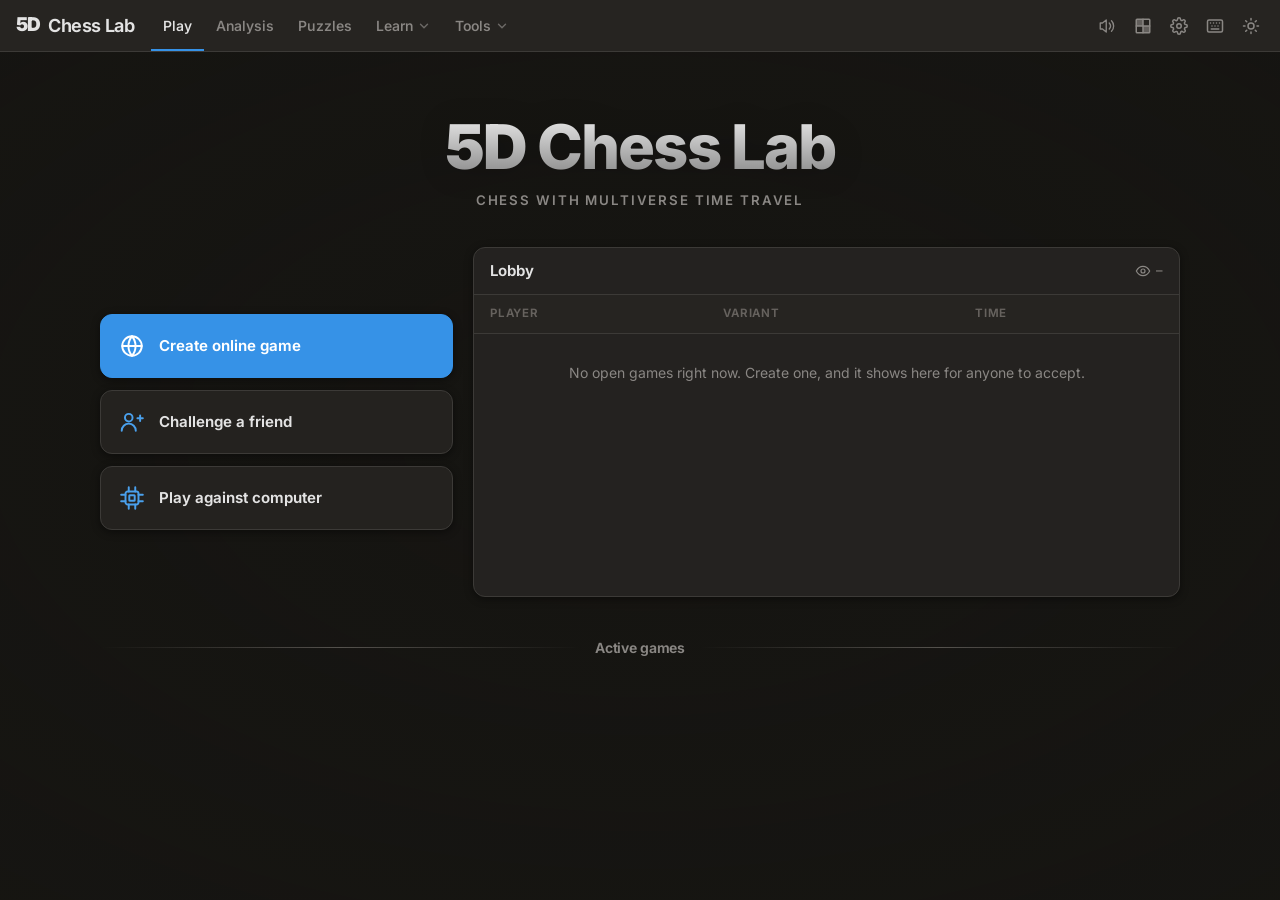
==== static/index.html @ 232f4c07 "A reload shows the page in the address from the first paint, not the analysis board until the app ha" ====
<!doctype html>
<html lang="en">
<head>
<meta charset="utf-8">
<meta name="viewport" content="width=device-width, initial-scale=1, viewport-fit=cover">
<title>5D Chess Lab · analysis, play and board editor</title>
<meta name="description" content="5D Chess Lab: an analysis board, a board editor and play against the Kairos engine for 5D Chess With Multiverse Time Travel, all in your browser.">
<meta name="color-scheme" content="dark light">
<link rel="icon" href="favicon.svg" type="image/svg+xml">
<script src="coi-serviceworker.js"></script>
<script>
  // Theme and board colours before first paint: the saved choice, else dark.
  (() => {
    let t = null, b = null;
    try { t = localStorage.getItem('kairos.theme'); b = JSON.parse(localStorage.getItem('kairos.boardTheme')); } catch (e) {}
    if (t !== 'light' && t !== 'dark') t = 'dark';
    document.documentElement.dataset.theme = t;
    document.documentElement.dataset.board = ['brown', 'blue', 'green'].includes(b) ? b : 'brown';
    // The app area stays hidden until the page the address names is shown (below <main>).
    document.documentElement.dataset.boot = '';
  })();
</script>
<script src="js/page.js"></script>
<link rel="stylesheet" href="css/app.css">
<script src="vendor/supabase-2.118.0.js"></script>
<script type="module" src="js/main.js"></script>
</head>
<body>
<header class="site-header">
  <button class="nav-toggle" id="nav-toggle" type="button" aria-label="Navigation menu" aria-controls="site-nav" aria-expanded="false"><span aria-hidden="true"></span></button>
  <a class="site-logo" href="#/" aria-label="5D Chess Lab home"><span class="logo-5d">5D</span><span class="logo-name">Chess Lab</span></a>
  <a class="build hidden" id="build" target="_blank" rel="noopener"></a>
  <nav class="site-nav" id="site-nav" aria-label="Sections">
    <a class="nav-link" href="#/" data-route="home">Play</a>
    <a class="nav-link" href="#/analysis" data-route="analysis">Analysis</a>
    <a class="nav-link" href="#/puzzles/themes" data-route="puzzles">Puzzles</a>
    <div class="nav-group">
      <button type="button" class="nav-top" aria-haspopup="true">Learn<svg class="nav-caret" viewBox="0 0 24 24" aria-hidden="true"><polyline points="6 9 12 15 18 9" fill="none" stroke="currentColor" stroke-width="2.4" stroke-linecap="round" stroke-linejoin="round"/></svg></button>
      <div class="nav-drop">
        <a href="#/practice" data-route="practice">Checkmate practice</a>
        <a href="#/openings" data-route="openings">Openings</a>
        <a href="#/rules" data-route="rules">Rules</a>
      </div>
    </div>
    <div class="nav-group">
      <button type="button" class="nav-top" aria-haspopup="true">Tools<svg class="nav-caret" viewBox="0 0 24 24" aria-hidden="true"><polyline points="6 9 12 15 18 9" fill="none" stroke="currentColor" stroke-width="2.4" stroke-linecap="round" stroke-linejoin="round"/></svg></button>
      <div class="nav-drop">
        <a href="#/editor" data-route="editor">Board editor</a>
        <a href="#/games" data-route="games">Your games</a>
      </div>
    </div>
  </nav>
  <div class="site-actions">
    <button class="icon-btn" id="btn-sound" title="Mute sounds" aria-label="Sound effects" aria-pressed="true"><svg><use href="#i-sound"/></svg></button>
    <button class="icon-btn" id="btn-board-theme" title="Board colours" aria-label="Board colours"><svg><use href="#i-palette"/></svg></button>
    <button class="icon-btn" id="btn-settings" title="Settings" aria-label="Settings"><svg><use href="#i-gear"/></svg></button>
    <button class="icon-btn" id="btn-help" title="Keyboard shortcuts (?)" aria-label="Keyboard shortcuts"><svg><use href="#i-keyboard"/></svg></button>
    <button class="icon-btn" id="btn-theme" title="Light / dark" aria-label="Toggle light or dark theme"><svg class="only-light"><use href="#i-moon"/></svg><svg class="only-dark"><use href="#i-sun"/></svg></button>
  </div>
</header>

<main id="app">
  <!-- ============================== Home: play online, with a friend or against Kairos -->
  <section id="home" class="home hidden" aria-label="Home">
    <canvas class="title-canvas" id="title-canvas" aria-hidden="true"></canvas>
    <div class="title-dim" aria-hidden="true"></div>
    <div class="annihilation hidden" id="annihilation">Annihilated: 0</div>
    <div class="home-inner">
      <header class="home-hero">
        <h1 class="hero-title"><span class="hero-5d">5D</span> Chess Lab</h1>
        <p class="hero-tag" id="hero-tag">Chess with multiverse time travel</p>
      </header>
      <div class="lobby-layout">
        <div class="lobby-actions">
          <button class="lobby-btn primary" id="btn-create-game" type="button"><svg aria-hidden="true"><use href="#i-globe"/></svg><span>Create online game</span></button>
          <button class="lobby-btn" id="btn-challenge-friend" type="button"><svg aria-hidden="true"><use href="#i-friend"/></svg><span>Challenge a friend</span></button>
          <button class="lobby-btn" id="btn-play-ai" type="button"><svg aria-hidden="true"><use href="#i-chip"/></svg><span>Play against computer</span></button>
        </div>
        <section class="lobby" aria-label="Lobby">
          <div class="lobby-head">
            <h2>Lobby</h2>
            <span class="lobby-viewers" title="Viewer count (other than you)"><svg aria-hidden="true"><use href="#i-eye"/></svg><span id="lobby-viewers">&ndash;</span></span>
          </div>
          <div class="lobby-table" role="table" aria-label="Open games">
            <div class="seek-row seek-headrow" role="row"><span role="columnheader">Player</span><span role="columnheader">Variant</span><span role="columnheader">Time</span></div>
            <div class="seek-rows" id="seek-rows" role="rowgroup"></div>
            <p class="lobby-empty" id="lobby-empty">No open games right now. Create one, and it shows here for anyone to accept.</p>
          </div>
          <div class="lobby-overlay hidden" id="lobby-ingame"><p>You're already in a game.</p><a class="btn primary" id="lobby-rejoin" href="#/">Rejoin game</a></div>
          <div class="lobby-overlay hidden" id="lobby-idle"><p>Hover to reconnect.</p></div>
          <div class="lobby-overlay hidden" id="lobby-offline"><p>Online play is not available right now.</p></div>
        </section>
      </div>
      <section class="featured" aria-label="Active games">
        <h2 class="featured-title" id="featured-title">Active games</h2>
        <div class="featured-grid" id="featured-grid"></div>
      </section>
    </div>
  </section>

  <!-- ============================== Puzzles (coming) -->
  <!-- ============================== Puzzle themes: rating, filters, themes, history -->
  <section id="puzzles" class="pzh hidden" aria-label="Puzzle themes">
    <div class="pzh-inner">
      <header class="pzh-head">
        <div>
          <h1>Puzzles</h1>
          <p class="muted">Positions Kairos found in its own games: mates through time, timeline forks, combinations over many boards. Pick a theme, or just start.</p>
        </div>
        <a class="btn primary pzh-start" href="#/puzzles?new=1"><svg aria-hidden="true"><use href="#i-puzzle"/></svg>Start training</a>
      </header>
      <p class="pzh-error hidden" id="pzh-error"></p>
      <div class="pzh-top">
        <div class="panel pzh-stats">
          <div class="pzh-stat main"><span class="pzh-stat-v" id="pzh-rating">…</span><span class="pzh-stat-k">Puzzle rating</span></div>
          <div class="pzh-stat"><span class="pzh-stat-v" id="pzh-solved">…</span><span class="pzh-stat-k">Solved</span></div>
          <div class="pzh-stat"><span class="pzh-stat-v" id="pzh-played">…</span><span class="pzh-stat-k">Played</span></div>
          <div class="pzh-stat"><span class="pzh-stat-v" id="pzh-left">…</span><span class="pzh-stat-k">New to you</span></div>
        </div>
        <div class="panel pzh-filters">
          <div class="pzh-filter">
            <span class="pzh-label">Difficulty</span>
            <div class="seg pzh-seg" id="pzh-difficulty" role="group" aria-label="Difficulty"></div>
          </div>
          <div class="pzh-filter">
            <span class="pzh-label">Rating range</span>
            <div class="pzh-range">
              <input type="number" id="pzh-min" min="0" max="4000" step="50" placeholder="Any" aria-label="Lowest rating">
              <span class="muted">to</span>
              <input type="number" id="pzh-max" min="0" max="4000" step="50" placeholder="Any" aria-label="Highest rating">
              <button type="button" class="link-btn hidden" id="pzh-range-clear">Clear</button>
            </div>
            <div class="pzh-presets" id="pzh-presets">
              <button type="button" data-min="" data-max="">Any</button>
              <button type="button" data-min="" data-max="1000">Under 1000</button>
              <button type="button" data-min="1000" data-max="1400">1000–1400</button>
              <button type="button" data-min="1400" data-max="1800">1400–1800</button>
              <button type="button" data-min="1800" data-max="2200">1800–2200</button>
              <button type="button" data-min="2200" data-max="">2200+</button>
            </div>
            <span class="pzh-hint muted" id="pzh-range-hint"></span>
          </div>
          <label class="pzh-filter pzh-switch"><span class="switch"><input type="checkbox" id="pzh-replay"><span></span></span>Include puzzles you have played</label>
          <p class="pzh-note muted" id="pzh-filter-note"></p>
        </div>
      </div>
      <div id="pzh-groups"></div>
      <section class="pzh-group hidden" id="pzh-history-box">
        <h2>Your latest puzzles</h2>
        <div class="pz-chips" id="pzh-history"></div>
      </section>
    </div>
  </section>

  <!-- ============================== An open private challenge -->
  <section id="challenge" class="challenge hidden" aria-label="Challenge">
    <div class="ticket">
      <div class="ticket-stub" id="challenge-preview"></div>
      <div class="ticket-main">
        <h1 class="ticket-title" id="challenge-title">Challenge a friend</h1>
        <p class="ticket-props" id="challenge-props"></p>
        <div class="ticket-owner hidden" id="challenge-owner">
          <p>Send this link to your friend to play:</p>
          <button class="copy-link" id="challenge-copy" type="button" title="Copy link"><svg aria-hidden="true"><use href="#i-copy"/></svg><span id="challenge-link"></span></button>
          <button class="btn" id="challenge-cancel" type="button">Cancel</button>
        </div>
        <div class="ticket-visitor hidden" id="challenge-visitor">
          <button class="btn primary" id="challenge-accept" type="button">Accept</button>
          <p class="ticket-reason hidden" id="challenge-ingame">You're already in a game. <a id="challenge-rejoin" href="#/">Rejoin game</a></p>
        </div>
      </div>
    </div>
  </section>

  <section id="openings" class="openings hidden" aria-label="Opening explorer">
    <div class="openings-page">
      <div class="openings-toolbar"><a href="#/openings" class="openings-home">Opening book</a><div class="variant-selector" id="opening-variant"></div></div>
      <div id="opening-error" role="alert"></div>
      <div id="opening-content"></div>
    </div>
  </section>
  <!-- ============================== Board workspace (Analysis and Play) -->
  <section class="workspace" id="workspace">
    <!-- Checkmate practice: the list of practice positions, over the board until one is chosen. -->
    <section class="practice-select hidden" id="practice-select" aria-label="Checkmate practice">
      <div class="practice-content">
        <header class="practice-header">
          <h1 class="practice-title-main">Checkmate Practice</h1>
          <p class="muted practice-intro">Mate a lone king with a single piece, through time and across timelines, against Kairos defending it. The positions are the 5D game's own.</p>
          <div class="panel progress-panel">
            <div class="progress-row"><span class="progress-label">Progress</span><span class="progress-count" id="practice-count"></span></div>
            <div class="progress-track">
              <div class="progress-fill" id="practice-fill"></div>
              <span class="badge" id="practice-badge-bronze"><span class="shine cw"></span><span class="shine ccw"></span><svg class="medal" viewBox="0 0 48 48" aria-hidden="true"><use href="#i-medal-bronze"/></svg></span>
              <span class="badge" id="practice-badge-silver"><span class="shine cw"></span><span class="shine ccw"></span><svg class="medal" viewBox="0 0 48 48" aria-hidden="true"><use href="#i-medal-silver"/></svg></span>
              <span class="badge" id="practice-badge-gold"><span class="shine cw"></span><span class="shine ccw"></span><svg class="medal" viewBox="0 0 48 48" aria-hidden="true"><use href="#i-medal-gold"/></svg></span>
            </div>
          </div>
        </header>
        <div id="practice-groups"></div>
      </div>
    </section>
    <!-- Puzzles: nothing to solve (none left in the theme and range, or the server is away). -->
    <section class="pz-empty hidden" id="pz-empty" aria-live="polite">
      <div class="pz-empty-card">
        <svg class="pz-empty-icon" aria-hidden="true"><use href="#i-puzzle"/></svg>
        <h1 id="pz-empty-title"></h1>
        <p class="muted" id="pz-empty-text"></p>
        <div class="row"><a class="btn primary" href="#/puzzles/themes">Puzzle themes</a><button type="button" class="btn" id="pz-empty-retry">Try again</button></div>
      </div>
    </section>
    <div class="board-area" id="board-area">
      <canvas id="board" tabindex="0" aria-label="Multiverse board"></canvas>
      <div class="board-tools" role="toolbar" aria-label="View">
        <button class="tool" id="tool-fit" title="Fit all boards (0)" aria-label="Fit all boards"><svg><use href="#i-fit"/></svg></button>
        <button class="tool" id="tool-present" title="Go to the present (P)" aria-label="Go to the present"><svg><use href="#i-target"/></svg></button>
        <button class="tool" id="tool-zoom-in" title="Zoom in (+)" aria-label="Zoom in"><svg><use href="#i-plus"/></svg></button>
        <button class="tool" id="tool-zoom-out" title="Zoom out (−)" aria-label="Zoom out"><svg><use href="#i-minus"/></svg></button>
        <button class="tool" id="tool-flip" title="Flip board (U)" aria-label="Flip board"><svg><use href="#i-flip"/></svg></button>
        <button class="tool" id="tool-autosubmit" title="Auto-submit" aria-label="Auto-submit actions"><svg><use href="#i-send"/></svg></button>
      </div>
      <div class="draft-bar hidden" id="draft-bar">
        <div class="draft-moves" id="draft-moves"></div>
        <div class="draft-actions">
          <button class="btn sm" id="draft-undo" title="Take back the last move of this action (Backspace)">Undo</button>
          <button class="btn sm" id="draft-reset" title="Clear this action (Esc)">Clear</button>
          <button class="btn sm primary" id="draft-submit" title="Submit the action (F or Enter)">Submit</button>
        </div>
        <div class="draft-hint" id="draft-hint"></div>
      </div>
      <div class="coord-chip" id="coord-chip"></div>
      <div class="toast-host" id="toasts" aria-live="polite"></div>
    </div>

    <div class="eval-gauge hidden" id="eval-bar" title="Evaluation (White's point of view)">
      <div class="gauge-black" id="eval-bar-black"></div>
      <div class="gauge-tick" style="top:12.5%"></div><div class="gauge-tick" style="top:25%"></div><div class="gauge-tick" style="top:37.5%"></div>
      <div class="gauge-tick zero" style="top:50%"></div>
      <div class="gauge-tick" style="top:62.5%"></div><div class="gauge-tick" style="top:75%"></div><div class="gauge-tick" style="top:87.5%"></div>
    </div>

    <aside class="side" id="side">
      <!-- Analysis -->
      <div class="side-view" id="side-analysis">
        <div class="panel variant-setup">
          <span class="model-label">Variant</span>
          <div class="variant-selector" id="variant-selector"></div>
        </div>

        <div class="panel game-info">
          <div class="players">
            <span class="player"><i class="side-dot white"></i><span id="pl-white">White</span></span>
            <span class="result" id="gm-result">*</span>
            <span class="player right"><span id="pl-black">Black</span><i class="side-dot black"></i></span>
          </div>
          <div class="game-meta" id="gm-meta"></div>
          <div class="status-line" id="status-chip"></div>
          <div class="tl-line"></div>
        </div>

        <div class="panel ceval" id="engine-card">
          <div class="ceval-progress"><div id="engine-progress"></div></div>
          <div class="ceval-head">
            <label class="switch" title="Engine analysis (E)"><input type="checkbox" id="engine-toggle" aria-label="Engine analysis"><span></span></label>
            <div class="ceval-eval" id="engine-eval">-</div>
            <div class="ceval-info">
              <div class="ceval-name">Kairos <span id="engine-where"></span></div>
              <div class="ceval-stats" id="engine-stats">Off</div>
            </div>
            <button class="icon-btn sm" id="engine-deeper" title="Go deeper: search this position to depth 64" aria-label="Go deeper"><svg><use href="#i-plus"/></svg></button>
            <button class="icon-btn sm" id="engine-settings-btn" title="Engine settings" aria-label="Engine settings" aria-expanded="false"><svg><use href="#i-gear"/></svg></button>
          </div>
          <div class="ceval-settings hidden" id="engine-settings">
            <label class="setting">
              <span>Depth</span>
              <input type="range" id="set-depth" min="1" max="64" step="1">
              <output id="set-depth-v">15</output>
            </label>
            <label class="setting">
              <span>Lines</span>
              <input type="range" id="set-lines" min="1" max="5" step="1">
              <output id="set-lines-v">1</output>
            </label>
            <label class="setting">
              <span>Threads</span>
              <input type="range" id="set-threads" min="1" max="16" step="1">
              <output id="set-threads-v">1</output>
            </label>
            <label class="setting">
              <span>Memory</span>
              <select id="set-hash">
                <option value="16">16 MB</option><option value="32">32 MB</option><option value="64">64 MB</option>
                <option value="128">128 MB</option><option value="256">256 MB</option><option value="512">512 MB</option>
              </select>
            </label>
            <p class="setting-note" id="set-note"></p>
          </div>
          <div class="ceval-lines" id="engine-lines"></div>
          <div class="book-hint hidden" id="book-hint"></div>
        </div>

        <div class="panel moves-panel">
          <div class="opening-label hidden" id="analysis-opening" aria-label="Opening"></div>
          <div class="moves" id="moves" tabindex="0" aria-label="Actions"></div>
          <div class="graph-wrap" id="graph-wrap"><canvas id="graph" aria-label="Evaluation graph"></canvas></div>
          <div class="controls" role="toolbar" aria-label="Navigate">
            <button class="ctrl" id="nav-first" title="First (Home)" aria-label="First"><svg><use href="#i-first"/></svg></button>
            <button class="ctrl" id="nav-prev" title="Previous (←)" aria-label="Previous"><svg><use href="#i-prev"/></svg></button>
            <button class="ctrl" id="nav-play" title="Auto-play (Space)" aria-label="Auto-play"><svg class="when-paused"><use href="#i-play"/></svg><svg class="when-playing"><use href="#i-pause"/></svg></button>
            <button class="ctrl" id="nav-next" title="Next (→)" aria-label="Next"><svg><use href="#i-next"/></svg></button>
            <button class="ctrl" id="nav-last" title="Last (End)" aria-label="Last"><svg><use href="#i-last"/></svg></button>
          </div>
        </div>

        <div class="side-links">
          <button class="link-btn continue-btn" id="btn-play-position" title="Play on from the position shown"><svg><use href="#i-play"/></svg>Continue from here</button>
          <button class="link-btn" id="btn-save" title="Save this game and its analysis to Your games"><svg><use href="#i-save"/></svg>Save</button>
          <details class="analysis-actions" id="analysis-actions">
            <summary class="link-btn" aria-label="More analysis actions">More <span aria-hidden="true">···</span></summary>
            <div class="analysis-actions-list" aria-label="Analysis actions">
              <button class="link-btn" id="btn-load" title="Load a game (L)"><svg><use href="#i-upload"/></svg>Load game</button>
              <button class="link-btn" id="btn-export"><svg><use href="#i-share"/></svg>Export game</button>
              <button class="link-btn" id="btn-edit" title="Open this position in the board editor"><svg><use href="#i-edit"/></svg>Edit position</button>
            </div>
          </details>
        </div>
      </div>

      <!-- Board editor -->
      <div class="side-view hidden loading" id="side-game">
        <div class="panel play-live online-live">
          <div class="player-bar" id="og-top"><span class="side-dot" id="og-top-dot"></span><span class="pname" id="og-top-name"></span><span class="clock-delay" id="og-top-delay"></span><span class="clock" id="og-top-clock"></span></div>
          <div class="disconnect-status hidden" id="og-opp">
            <p id="og-opp-text"></p>
            <div class="og-claims hidden" id="og-claims"><button class="btn" type="button" id="og-claim-win">Claim victory</button><button class="btn" type="button" id="og-claim-draw">Call a draw</button></div>
          </div>
          <div class="play-status" id="og-status"></div>
          <div class="tl-line play-tl"></div>
          <div class="moves play-moves" id="og-moves"></div>
          <div class="game-result hidden" id="og-result"><span class="result-score" id="og-result-score"></span><span class="result-text" id="og-result-text"></span></div>
          <div class="og-actions" id="og-actions-live">
            <button class="ctrl-text" type="button" id="og-draw" title="Offer draw"><svg><use href="#i-half"/></svg><span>Offer draw</span></button>
            <button class="ctrl-text" type="button" id="og-abort" title="Abort"><svg><use href="#i-x"/></svg><span>Abort</span></button>
            <button class="ctrl-text" type="button" id="og-resign" title="Resign"><svg><use href="#i-flag"/></svg><span>Resign</span></button>
          </div>
          <div class="og-actions og-draw-offer hidden" id="og-actions-draw">
            <span class="og-draw-q">Accept draw offer?</span>
            <button class="ctrl-text" type="button" id="og-draw-yes" title="Accept"><svg><use href="#i-check"/></svg></button>
            <button class="ctrl-text" type="button" id="og-draw-no" title="Decline"><svg><use href="#i-x"/></svg></button>
          </div>
          <div class="og-actions hidden" id="og-actions-over">
            <button class="ctrl-text" type="button" id="og-rematch" title="Rematch"><svg><use href="#i-redo"/></svg><span>Rematch</span></button>
            <a class="ctrl-text" id="og-analysis" href="#/analysis" title="Open in the analysis board"><svg><use href="#i-search"/></svg><span>Analysis</span></a>
            <a class="ctrl-text" href="#/" title="Back to the lobby"><svg><use href="#i-plus"/></svg><span>New game</span></a>
          </div>
          <div class="og-actions hidden" id="og-actions-spectate"><span class="og-spectating"><svg><use href="#i-eye"/></svg>Spectating</span></div>
          <div class="self-disconnect hidden" id="og-self"></div>
          <div class="player-bar" id="og-bottom"><span class="side-dot" id="og-bottom-dot"></span><span class="pname" id="og-bottom-name"></span><span class="clock-delay" id="og-bottom-delay"></span><span class="clock" id="og-bottom-clock"></span></div>
        </div>
        <div class="panel og-info" id="og-info">
          <div class="og-meta" id="og-meta"></div>
          <div class="og-watchers hidden" id="og-watchers" title="Spectators"><svg><use href="#i-eye"/></svg><span id="og-watchers-n"></span></div>
        </div>
        <div class="panel og-chat hidden" id="og-chat">
          <div class="og-chat-head">Chat</div>
          <div class="chat-log" id="og-chat-log"></div>
          <form class="chat-form" id="og-chat-form"><input class="input" id="og-chat-input" maxlength="140" autocomplete="off" placeholder="Please be nice!"></form>
          <p class="chat-error hidden" id="og-chat-error"></p>
        </div>
      </div>

      <div class="side-view hidden" id="side-practice">
        <div class="panel play-live practice-live">
          <div class="practice-head" id="practice-title">Checkmate practice</div>
          <div class="player-bar" id="practice-top"><span class="pname" id="practice-top-name">Kairos</span></div>
          <div class="play-status" id="practice-status"></div>
          <div class="moves play-moves" id="practice-moves"></div>
          <div class="game-result hidden" id="practice-result"><span class="result-score" id="practice-result-score"></span><span class="result-text" id="practice-result-text"></span></div>
          <div class="practice-actions">
            <button class="action-btn" id="practice-undo" title="Undo move" aria-label="Undo move" disabled><svg viewBox="-1 -1 26 26" fill="none" stroke="currentColor" stroke-width="2.2" stroke-linecap="round" stroke-linejoin="round"><polyline points="8 15 2 9 8 3"/><path d="M2 9h12a6 6 0 0 1 0 12h-3"/></svg></button>
            <button class="action-btn" id="practice-restart" title="Restart" aria-label="Restart"><svg viewBox="-1 -1 26 26" fill="none" stroke="currentColor" stroke-width="2.2" stroke-linecap="round" stroke-linejoin="round"><polyline points="23 4 23 10 17 10"/><path d="M20.49 15a9 9 0 1 1-2.12-9.36L23 10"/></svg></button>
            <button class="action-btn" id="practice-back" title="Back to the list" aria-label="Back to the list"><svg viewBox="-1 -1 26 26" fill="none" stroke="currentColor" stroke-width="2.2" stroke-linecap="round" stroke-linejoin="round"><line x1="9" y1="5" x2="22" y2="5"/><line x1="9" y1="12" x2="22" y2="12"/><line x1="9" y1="19" x2="22" y2="19"/><line x1="3" y1="5" x2="3" y2="5"/><line x1="3" y1="12" x2="3" y2="12"/><line x1="3" y1="19" x2="3" y2="19"/></svg></button>
          </div>
          <div class="player-bar" id="practice-bottom"><span class="pname" id="practice-bottom-name">You</span></div>
        </div>
      </div>

      <!-- Puzzles (lichess's trainer): the theme, the puzzle, what to do, the moves, the session. -->
      <div class="side-view hidden loading" id="side-puzzle">
        <div class="panel pz-top">
          <a class="pz-back" href="#/puzzles/themes" title="Puzzle themes, filters and your history"><svg aria-hidden="true"><use href="#i-prev"/></svg><span>Puzzle themes</span></a>
          <div class="pz-theme"><strong id="pz-theme-name"></strong><span class="muted" id="pz-theme-desc"></span></div>
          <label class="pz-difficulty"><span class="muted">Difficulty</span><select id="pz-difficulty"></select></label>
        </div>
        <div id="pz-main" class="pz-main">
          <div class="panel pz-feedback">
            <div class="pz-fb play" id="pz-fb">
              <span class="pz-fb-icon"><img id="pz-fb-turn" alt="" src="pieces/king-white.svg" draggable="false"><svg class="ok" aria-hidden="true"><use href="#i-check"/></svg><svg class="bad" aria-hidden="true"><use href="#i-x"/></svg><span class="spin"></span></span>
              <div class="pz-fb-body"><strong id="pz-fb-title"></strong><span id="pz-fb-text"></span></div>
            </div>
            <div class="pz-tools" id="pz-play-tools">
              <button type="button" class="ctrl-text" id="pz-hint" title="Show the square to move from (H); the round is then unrated"><svg aria-hidden="true"><use href="#i-search"/></svg><span id="pz-hint-text">Get a hint</span></button>
              <button type="button" class="ctrl-text invisible" id="pz-solution" title="Play the solution on the board (counts as not solved)"><svg aria-hidden="true"><use href="#i-eye"/></svg>View the solution</button>
            </div>
            <div class="pz-after hidden" id="pz-after">
              <span class="pz-result" id="pz-result"></span>
              <button type="button" class="btn primary block" id="pz-next" title="N">Continue training</button>
              <div class="pz-after-links">
                <a class="ctrl-text" id="pz-analyse" href="#/analysis"><svg aria-hidden="true"><use href="#i-search"/></svg>Analysis board</a>
                <button type="button" class="ctrl-text" id="pz-retry"><svg aria-hidden="true"><use href="#i-undo"/></svg>Play again</button>
              </div>
            </div>
          </div>
          <div class="panel pz-meta">
            <div class="pz-meta-row"><span>Puzzle <a id="pz-id" href="#/puzzles"></a></span><span class="muted" id="pz-plays"></span></div>
            <div class="pz-meta-row"><span>Rating: <strong id="pz-rating">hidden</strong></span></div>
            <div class="pz-themes" id="pz-themes"></div>
          </div>
          <div class="panel moves pz-moves" id="pz-moves"></div>
        </div>
        <div class="panel pz-session">
          <div class="pz-meta-row"><span>Your puzzle rating</span><strong class="pz-my-rating" id="pz-my-rating">…</strong></div>
          <div id="pz-session-box" class="hidden"><div class="pz-chips" id="pz-session"></div></div>
        </div>
      </div>

      <div class="side-view hidden" id="side-editor">
        <div class="panel ed-panel">
          <div class="ed-head">
            <h2 class="panel-title">Board editor</h2>
            <div class="ed-history">
              <button class="icon-btn sm" id="ed-undo" title="Undo (Ctrl+Z)" aria-label="Undo"><svg><use href="#i-undo"/></svg></button>
              <button class="icon-btn sm" id="ed-redo" title="Redo (Ctrl+Y)" aria-label="Redo"><svg><use href="#i-redo"/></svg></button>
            </div>
          </div>
          <div class="ed-tools" role="toolbar" aria-label="Editor tools">
            <button type="button" data-tool="move" title="Move pieces (Esc): drag a piece anywhere, onto any board; drop it off the boards to remove it. Alt+drag copies."><svg><use href="#i-hand"/></svg><span>Move</span></button>
            <button type="button" data-tool="boards" title="Boards and timelines (T): click + to add a board, drag boards to move them, Ctrl+drag to copy, Shift+drag to select several"><svg><use href="#i-grid"/></svg><span>Boards</span></button>
            <button type="button" data-tool="erase" title="Eraser (X): click or drag over pieces"><svg><use href="#i-eraser"/></svg><span>Erase</span></button>
            <button type="button" data-tool="unmoved" title="Unmoved (O): marks kings and rooks that can still castle, pawns and brawns that can still advance two squares"><svg><use href="#i-star"/></svg><span>Unmoved</span></button>
          </div>
          <div class="ed-palette" id="ed-palette"></div>
          <p class="ed-hint" id="ed-hint"></p>
        </div>

        <div class="panel ed-panel hidden" id="ed-selection">
          <div class="ed-sel-head"><strong id="ed-sel-title"></strong><button class="link-btn" id="ed-sel-none">Deselect</button></div>
          <div class="ed-sel-actions">
            <button class="btn sm" id="ed-extend" title="Copy each selected board to the next half-turn of its timeline">Copy to next turn</button>
            <button class="btn sm" id="ed-branch" title="Start a new timeline from each selected board: a copy one half-turn later, on a new line (above for White, below for Black)">New timeline</button>
            <button class="btn sm" id="ed-sel-clear" title="Remove every piece from the selected boards">Clear pieces</button>
            <button class="btn sm" id="ed-sel-swap" title="Mirror the selected boards top to bottom and swap the colours of their pieces">Swap colours</button>
            <button class="btn sm" id="ed-sel-copy" title="Copy (Ctrl+C); paste with Ctrl+V where the pointer is">Copy</button>
            <button class="btn sm danger" id="ed-sel-delete" title="Delete the selected boards (Del)">Delete</button>
          </div>
        </div>

        <div class="panel ed-panel">
          <div class="ed-status" id="ed-status"></div>
          <div class="ed-actions">
            <button class="btn primary" id="ed-analyse" title="Open this position on the analysis board">Analyse</button>
            <button class="btn" id="ed-play" title="Play on from this position">Play from here</button>
          </div>
        </div>

        <div class="panel ed-panel">
          <label class="field"><span>Start from</span>
            <div class="ed-row"><select id="ed-preset" aria-label="Start position"></select><button class="btn sm" id="ed-preset-load">Load</button></div>
          </label>
          <div class="ed-row ed-quick">
            <button class="btn sm" id="ed-clear" title="Remove every piece, keep the boards">Clear pieces</button>
            <button class="btn sm" id="ed-empty" title="One empty board">Empty board</button>
          </div>
          <div class="ed-grid">
            <label class="field"><span>Board size</span>
              <div class="ed-row ed-size"><select id="ed-w" aria-label="Files"></select><span>×</span><select id="ed-h" aria-label="Ranks"></select></div>
            </label>
            <label class="field"><span>Timelines</span>
              <div class="seg ed-layout" id="ed-layout"><button type="button" data-even="0" title="Odd: one middle timeline, L0">Odd</button><button type="button" data-even="1" title="Even: two middle timelines, L-0 and L+0">Even</button></div>
            </label>
          </div>
          <div class="field"><span>Pawns promote to</span><div class="ed-promos" id="ed-promos"></div></div>
        </div>

        <div class="panel ed-panel">
          <div class="ed-text-head"><span>5DFEN</span>
            <span class="ed-text-btns">
              <button class="link-btn" id="ed-copy-fen" title="Copy the 5DFEN">Copy</button>
              <button class="link-btn" id="ed-copy-uci" title="Copy as a 5DUCI position (for engines)">Copy 5DUCI</button>
            </span>
          </div>
          <textarea id="ed-fen" spellcheck="false" aria-label="5DFEN" rows="7"></textarea>
          <div class="ed-fen-error hidden" id="ed-fen-error"></div>
        </div>
      </div>

      <!-- Play -->
      <div class="side-view hidden" id="side-play">
        <div class="panel play-setup" id="play-setup">
          <div class="busy hidden" id="play-busy">
            <div class="busy-title">Kairos is playing someone else</div>
            <p class="muted" id="play-queue-text">You can watch the game. Join the queue to play next.</p>
            <div class="row">
              <button class="btn primary" id="play-queue">Join queue</button>
              <button class="btn hidden" id="play-unqueue">Leave queue</button>
            </div>
          </div>
          <form class="form" id="play-form">
            <h2 class="panel-title">Play against Kairos</h2>
            <div class="field"><span>Variant</span><div class="variant-selector" id="play-variant"></div></div>
            <div class="field">
              <span>Side</span>
              <div class="color-pick" id="play-color">
                <button type="button" data-v="w" title="White"><img src="pieces/king-white.svg" alt="White"></button>
                <button type="button" data-v="r" title="Random"><img src="pieces/king-white.svg" alt="" class="half"><img src="pieces/king-black.svg" alt="Random" class="half"></button>
                <button type="button" data-v="b" title="Black"><img src="pieces/king-black.svg" alt="Black"></button>
              </div>
            </div>
            <div class="field">
              <div class="field-heading">Time control <span class="field-help">
                <button type="button" class="help-dot" aria-label="About time controls" aria-describedby="tc-help">?</button>
                <span class="help-tip" role="tooltip" id="tc-help">5+3 = 5 minutes + 3 seconds per turn.<br>3s/TL = 3 seconds of delay per active timeline, each turn. Unused delay is lost.</span>
              </span></div>
              <div class="tc-grid" id="play-tc"></div>
              <div class="tc-custom hidden" id="tc-custom">
                <label><span>Base (min)</span><input class="input" type="number" id="tc-base" min="0" max="180" step="0.5"></label>
                <label><span>Increment (s)</span><input class="input" type="number" id="tc-inc" min="0" max="600" step="1"></label>
                <label><span>Delay (s)</span><input class="input" type="number" id="tc-delay" min="0" max="600" step="1"></label>
                <label><span>Delay per active timeline (s)</span><input class="input" type="number" id="tc-tl" min="0" max="600" step="0.5"></label>
              </div>
              <p class="tc-desc" id="tc-desc"></p>
            </div>
            <fieldset class="field skill-field"><legend>Strength</legend><div class="skill-pick" id="play-skill"></div></fieldset>
            <div class="field book-row" title="Play known opening theory when available">
              <label class="switch"><input type="checkbox" id="play-book" checked aria-label="Opening book"><span></span></label>
              <span>Opening book</span>
            </div>
            <button class="btn primary block" type="submit" id="play-start">Start game</button>
            <p class="fine" id="play-fine">One player at a time; others can watch the game live.</p>
          </form>
        </div>

        <div class="panel play-live hidden" id="play-live">
          <div class="player-bar" id="clock-top"><span class="pname" id="clock-top-name">Kairos</span><span class="clock-delay" id="clock-top-delay"></span><span class="clock" id="clock-top-time">-:--</span></div>
          <div class="play-status" id="play-status"></div>
          <div class="tl-line play-tl"></div>
          <div class="opening-label hidden" id="play-opening" aria-label="Opening"></div>
          <div class="moves play-moves" id="play-moves"></div>
          <div class="thinking" id="play-thinking"></div>
          <div class="play-actions">
            <button class="ctrl-text" id="play-resign" title="Resign"><svg><use href="#i-flag"/></svg>Resign</button>
            <button class="ctrl-text" id="play-new" title="New game"><svg><use href="#i-plus"/></svg>New game</button>
            <button class="ctrl-text" id="play-analyze" title="Open in the analysis board"><svg><use href="#i-search"/></svg>Analyse</button>
          </div>
          <div class="player-bar" id="clock-bottom"><span class="pname" id="clock-bottom-name">You</span><span class="clock-delay" id="clock-bottom-delay"></span><span class="clock" id="clock-bottom-time">-:--</span></div>
          <div class="spectators" id="play-spectators"></div>
        </div>
      </div>
    </aside>
  </section>

  <!-- ============================== Your games (kept in this browser) -->
  <section class="browser hidden" id="browser">
    <div class="panel games-panel">
      <div class="games-head">
        <h2 class="panel-title" id="browser-title">Your games</h2>
        <div class="filters">
          <select id="f-result" aria-label="Result"><option value="">All results</option><option value="win">Won</option><option value="loss">Lost</option><option value="draw">Drawn</option></select>
          <select id="f-kind" aria-label="Kind"><option value="">Every game</option><option value="online">Online</option><option value="played">Played here</option><option value="analysis">Saved analyses</option></select>
          <select id="f-variant" aria-label="Variant"><option value="">All variants</option></select>
          <button type="button" class="btn sm" id="games-export" title="Download every game as JSONL records">Export</button>
          <button type="button" class="btn sm danger" id="games-clear" title="Delete every game kept here">Clear all</button>
        </div>
      </div>
      <p class="games-note">Games you finish against Kairos on the Play page (longer than one action) and analyses you save on the analysis board are kept here, in this browser. Click one to open it on the analysis board.</p>
      <div class="table-wrap">
        <table class="games">
          <thead><tr><th>Date</th><th>Game</th><th>Variant</th><th class="center">Result</th><th>Ending</th><th class="num">Actions</th><th>Time control</th><th>Engine</th><th></th></tr></thead>
          <tbody id="games-body"></tbody>
        </table>
      </div>
    </div>
  </section>
  <!-- ============================== Rules the engine plays by -->
  <section class="rules hidden" id="rules">
    <article class="rules-doc">
      <h1>Rules</h1>
      <p class="lead">The rules Kairos plays by: 5D Chess With Multiverse Time Travel, with the community tournament standard for stalemate (exiled kings).</p>
      <nav class="rules-toc" aria-label="On this page">
        <a href="#/rules" data-sec="game">The game</a>
        <a href="#/rules" data-sec="turns">Turns</a>
        <a href="#/rules" data-sec="timelines">Timelines</a>
        <a href="#/rules" data-sec="check">Check and mate</a>
        <a href="#/rules" data-sec="exiled">Exiled kings</a>
        <a href="#/rules" data-sec="ending">Endings</a>
      </nav>

      <h2 id="rules-game">The game</h2>
      <ul>
        <li>Boards are up to 8×8. Pieces: king, queen, rook, bishop, knight, pawn, and the fairy pieces princess, unicorn, dragon, brawn, royal queen and common king.</li>
        <li>Castling and en passant work as in the original game. Pawns and brawns promote on the last rank, to a queen in the standard variants.</li>
        <li>Kings and royal queens are royal. A common king is not.</li>
        <li>Variants: every variant of the official game (Standard and its versions, Simple, Small, Very Small, Misc, Focused and Checkmate Practice) except Random and Global Warming.</li>
      </ul>

      <h2 id="rules-turns">Turns</h2>
      <ul>
        <li>The <b>present</b> is the earliest latest-board among the active timelines. The side whose board it is moves.</li>
        <li>An <b>action</b> is one move on every playable board on the present, plus any moves on boards further on where it is also that side's turn. Then the side submits.</li>
        <li>An action is legal only if the mover's royal pieces cannot be captured afterwards.</li>
      </ul>

      <h2 id="rules-timelines">Timelines</h2>
      <ul>
        <li>Moving onto a board that is no longer the latest of its timeline creates a new timeline from that board.</li>
        <li>White's new timelines are numbered up from the main one, Black's down.</li>
        <li>A side may create at most one more active timeline than its opponent. Any timeline beyond that is <b>inactive</b>: it stays on the board and can be moved into, but it does not count for the present and never has to be played.</li>
      </ul>

      <h2 id="rules-check">Check and mate</h2>
      <ul>
        <li><b>Check:</b> a royal piece can be captured next move, from the same board, another board or another time.</li>
        <li><b>Checkmate:</b> in check, with no legal action.</li>
        <li><b>Softmate</b> (<code>*</code> in notation): in check, and every escape is a move into the past that creates a timeline. Not a result.</li>
        <li><b>Stalemate:</b> not in check, with no legal action. A draw, unless the exiled-kings rule applies.</li>
      </ul>

      <h2 id="rules-exiled">Exiled kings</h2>
      <p>The community tournament rule:</p>
      <blockquote>At a stalemate, a side whose royal pieces all stand on inactive timelines loses.</blockquote>
      <ul>
        <li>A side is exiled when it has royal pieces but none on an active timeline.</li>
        <li>If only one side is exiled, it loses the stalemate. If both or neither are, the game is drawn.</li>
      </ul>

      <h2 id="rules-ending">Endings</h2>
      <table class="rules-table">
        <thead><tr><th>Ending</th><th>Result</th></tr></thead>
        <tbody>
          <tr><td>Checkmate</td><td>The checking side wins.</td></tr>
          <tr><td>Stalemate, both or neither side exiled</td><td>Draw.</td></tr>
          <tr><td>Stalemate, one side exiled</td><td>The exiled side loses.</td></tr>
          <tr><td>Resignation</td><td>The opponent wins.</td></tr>
          <tr><td>Time forfeit</td><td>The side that ran out of time loses.</td></tr>
        </tbody>
      </table>
      <p>There is no repetition or fifty-move rule.</p>
    </article>
  </section>
</main>
<script>
  // The page the address names, before the app has loaded (main.js routes from then on).
  try { kairosShow(kairosPage(location.hash).name); } catch (e) { /* main.js shows it */ }
  delete document.documentElement.dataset.boot;
</script>

<!-- ============================== Dialogs -->
<dialog class="modal" id="dlg-load">
  <form method="dialog" class="modal-body">
    <h2>Load a game</h2>
    <p class="muted">Paste SPRT <code>--games-out</code> lines, a 5dpgn game, a 5DUCI <code>position … moves …</code> line or a board FEN, or drop a file on the board. Ctrl+V on the analysis page loads straight from the clipboard.</p>
    <textarea id="load-text" spellcheck="false" placeholder='{"game":0,"position":"size 8x8 odd fen [...]","book":6,"moves":"(0T1)e2e4 submit ...","evals":[...]}'></textarea>
    <div class="load-row">
      <label class="field grow">
        <span>Start position, if the record has none</span>
        <input class="input" id="load-position" list="variant-list" placeholder="A variant name, a board FEN (k7/p*n6/K7/8/8/8/6P*B/8) or a 5DUCI position">
      </label>
      <label class="btn file-btn">Open file<input type="file" id="load-file" accept=".jsonl,.json,.5dpgn,.txt,.g" hidden></label>
    </div>
    <div class="jsonl-pick hidden" id="load-pick"></div>
    <div class="error hidden" id="load-error"></div>
    <div class="modal-actions">
      <button class="btn" value="cancel">Cancel</button>
      <button class="btn primary" id="load-go" value="default">Load</button>
    </div>
  </form>
</dialog>


<dialog class="modal" id="dlg-export">
  <form method="dialog" class="modal-body">
    <h2>Export</h2>
    <div class="seg" id="export-kind">
      <button type="button" data-v="pgn" class="on">5dpgn</button>
      <button type="button" data-v="uci">5DUCI</button>
      <button type="button" data-v="link">Link</button>
    </div>
    <textarea id="export-text" readonly spellcheck="false"></textarea>
    <div class="modal-actions">
      <button class="btn" value="cancel">Close</button>
      <button class="btn primary" type="button" id="export-copy">Copy</button>
    </div>
  </form>
</dialog>

<!-- "Continue from here" (as lichess): how to play on from a position. -->
<dialog class="modal continue-with" id="dlg-continue">
  <form method="dialog" class="modal-body">
    <h2>Continue from here</h2>
    <div class="continue-btns">
      <a class="btn block" data-mode="computer" href="#/"><svg aria-hidden="true"><use href="#i-chip"/></svg>Play against computer</a>
      <a class="btn block" data-mode="friend" href="#/"><svg aria-hidden="true"><use href="#i-friend"/></svg>Challenge a friend</a>
      <a class="btn block" data-mode="online" href="#/"><svg aria-hidden="true"><use href="#i-globe"/></svg>Create online game</a>
    </div>
  </form>
</dialog>

<dialog class="modal game-setup" id="dlg-game-setup">
  <form method="dialog" class="modal-body" id="setup-form">
    <h2>Game options</h2>
    <div class="field"><span>Variant</span><div class="variant-selector" id="setup-variant"></div></div>
    <div class="field">
      <span>Time control</span>
      <div class="seg" id="setup-timed"><button type="button" data-v="timed">Timed</button><button type="button" data-v="unlimited">Unlimited</button></div>
      <div class="setup-clock" id="setup-clock">
        <label class="slider-row"><span>Minutes per side</span><input type="range" id="setup-minutes" min="0" max="25" step="1"><output id="setup-minutes-v"></output></label>
        <label class="slider-row"><span>Increment in seconds</span><input type="range" id="setup-inc" min="0" max="26" step="1"><output id="setup-inc-v"></output></label>
        <label class="slider-row" title="Each turn the clock first waits this long per active timeline; unused delay is lost (the 5D tournament format: 5 minutes and 3 s per timeline)"><span>Delay per active timeline</span><input type="range" id="setup-tl" min="0" max="10" step="1"><output id="setup-tl-v"></output></label>
        <div class="tc-presets" id="setup-presets"></div>
      </div>
    </div>
    <div class="field">
      <span>Side</span>
      <div class="color-pick" id="setup-side">
        <button type="button" data-v="w" title="White"><img src="pieces/king-white.svg" alt="White"></button>
        <button type="button" data-v="r" title="Random"><img src="pieces/king-white.svg" alt="" class="half"><img src="pieces/king-black.svg" alt="Random" class="half"></button>
        <button type="button" data-v="b" title="Black"><img src="pieces/king-black.svg" alt="Black"></button>
      </div>
    </div>
    <fieldset class="field skill-field setup-computer"><legend>Strength</legend><div class="skill-pick" id="setup-level"></div></fieldset>
    <div class="field book-row setup-computer" title="Play known opening theory when available">
      <label class="switch"><input type="checkbox" id="setup-book" checked aria-label="Opening book"><span></span></label>
      <span>Opening book</span>
    </div>
    <p class="setup-error hidden" id="setup-error"></p>
    <div class="modal-actions">
      <button class="btn" type="button" id="setup-close">Cancel</button>
      <button class="btn primary" type="submit" id="setup-submit">Create online game</button>
    </div>
  </form>
</dialog>

<dialog class="modal" id="dlg-settings">
  <form method="dialog" class="modal-body">
    <h2>Settings</h2>
    <h3 class="set-head">Board</h3>
    <label class="set-row">
      <span><b>Animations</b><small>Boards slide in as an action adds them, and the view glides to follow.</small></span>
      <span class="switch"><input type="checkbox" id="set-animations" aria-label="Animations"><span></span></span>
    </label>
    <label class="set-row">
      <span><b>Turn the board to the side to move</b><small>On the analysis board, whenever the position changes.</small></span>
      <span class="switch"><input type="checkbox" id="set-autoflip" aria-label="Turn the board to the side to move"><span></span></span>
    </label>
    <label class="set-row">
      <span><b>Drag threshold</b><small>How far to move the pointer before a click becomes a drag: <output id="set-drag-value"></output></small></span>
      <input type="range" id="set-drag" min="0" max="24" step="1" aria-label="Drag threshold">
    </label>
    <h3 class="set-head">Move notation</h3>
    <label class="set-row">
      <span><b>Omit source squares when clear</b><small>Write Nf3 where no other piece could make the move, not Ng1f3.</small></span>
      <span class="switch"><input type="checkbox" id="set-omit-squares" aria-label="Omit source squares when clear"><span></span></span>
    </label>
    <label class="set-row">
      <span><b>Omit source board with one active board</b><small>Leave out (0T2) while there is a single board to play on.</small></span>
      <span class="switch"><input type="checkbox" id="set-omit-boards" aria-label="Omit source board with one active board"><span></span></span>
    </label>
    <p class="set-example" id="set-example"></p>
    <div class="modal-actions"><button class="btn primary" value="close">Done</button></div>
  </form>
</dialog>

<dialog class="modal" id="dlg-help">
  <form method="dialog" class="modal-body">
    <h2>Keyboard and mouse</h2>
    <table class="keys">
      <tr><td><kbd>←</kbd> <kbd>→</kbd></td><td>Previous / next action</td></tr>
      <tr><td><kbd>Home</kbd> <kbd>End</kbd></td><td>Start / end of the line</td></tr>
      <tr><td><kbd>↑</kbd> <kbd>↓</kbd></td><td>Switch between variations</td></tr>
      <tr><td><kbd>Space</kbd></td><td>Auto-play</td></tr>
      <tr><td><kbd>E</kbd></td><td>Engine analysis on/off</td></tr>
      <tr><td><kbd>F</kbd> or <kbd>Enter</kbd></td><td>Submit the action you are building</td></tr>
      <tr><td><kbd>Backspace</kbd> <kbd>Esc</kbd></td><td>Undo / clear the action you are building</td></tr>
      <tr><td><kbd>U</kbd> <kbd>P</kbd> <kbd>0</kbd></td><td>Flip, go to the present, fit all boards</td></tr>
      <tr><td><kbd>L</kbd></td><td>Load a game</td></tr>
      <tr><td><kbd>Ctrl</kbd>+<kbd>V</kbd> / <kbd>Ctrl</kbd>+<kbd>C</kbd></td><td>Load a game or position from the clipboard / copy the position</td></tr>
      <tr><td>Drag, wheel, pinch</td><td>Pan and zoom</td></tr>
      <tr><td><kbd>W</kbd> <kbd>A</kbd> <kbd>S</kbd> <kbd>D</kbd></td><td>Pan up / left / down / right (hold to move; Shift for 3× speed)</td></tr>
      <tr><td>Right-drag / right-click</td><td>Draw an arrow / mark a square (again to remove one; a left click clears all)</td></tr>
      <tr><td><kbd>Ctrl</kbd>+right-click, then right-click</td><td>Draw an arrow between any two squares</td></tr>
      <tr><td>Click a <b>!</b> beside a board</td><td>Show the check you would be in there</td></tr>
      <tr><td>Right-click an action in the list</td><td>Promote, make main line, force variation, delete</td></tr>
      <tr><td>Double-click a board</td><td>Zoom to that board</td></tr>
      <tr><td>Click a piece, then a square</td><td>Move; play every board you must, then submit</td></tr>
    </table>
    <h3 class="keys-head">Board editor</h3>
    <table class="keys">
      <tr><td><kbd>K</kbd> <kbd>Q</kbd> <kbd>R</kbd> <kbd>B</kbd> <kbd>N</kbd> <kbd>P</kbd> …</td><td>Place that piece: a letter for Black, Shift+letter for White (also U D S W C Y)</td></tr>
      <tr><td><kbd>W</kbd> <kbd>A</kbd> <kbd>S</kbd> <kbd>D</kbd></td><td>Pan only in the Move tool; Shift pans faster. Other tools use piece shortcuts.</td></tr>
      <tr><td><kbd>Esc</kbd> <kbd>T</kbd> <kbd>X</kbd> <kbd>O</kbd></td><td>Move, Boards, Erase, Unmoved tool</td></tr>
      <tr><td><kbd>F</kbd></td><td>Flip the board here (<kbd>U</kbd> is the unicorn)</td></tr>
      <tr><td>Right-click</td><td>Swap the colour of the piece being placed</td></tr>
      <tr><td>Click a timeline's label</td><td>Select its boards; Shift adds to the selection</td></tr>
      <tr><td>Drag / <kbd>Ctrl</kbd>+drag boards</td><td>Move / copy them; <kbd>Shift</kbd>+drag on empty space selects several</td></tr>
      <tr><td><kbd>Ctrl</kbd>+<kbd>C</kbd> <kbd>X</kbd> <kbd>V</kbd>, <kbd>Del</kbd>, arrows</td><td>Copy, cut, paste (where the pointer is), delete, nudge the selected boards</td></tr>
      <tr><td><kbd>Ctrl</kbd>+<kbd>Z</kbd> / <kbd>Ctrl</kbd>+<kbd>Y</kbd></td><td>Undo / redo</td></tr>
    </table>
    <div class="modal-actions"><button class="btn primary" value="ok">Close</button></div>
  </form>
</dialog>

<dialog class="modal" id="dlg-edit">
  <form method="dialog" class="modal-body">
    <h2>Edit game</h2>
    <label class="field"><span>Name</span><input class="input" id="edit-name" maxlength="120"></label>
    <div class="field-row">
      <label class="field"><span>White</span><input class="input" id="edit-white" maxlength="60"></label>
      <label class="field"><span>Black</span><input class="input" id="edit-black" maxlength="60"></label>
    </div>
    <label class="field"><span>Notes</span><textarea class="input" id="edit-notes" rows="3" maxlength="2000"></textarea></label>
    <div class="modal-actions">
      <button class="btn" value="cancel">Cancel</button>
      <button class="btn primary" id="edit-save" value="default">Save</button>
    </div>
  </form>
</dialog>

<dialog class="modal" id="dlg-save">
  <form method="dialog" class="modal-body">
    <h2>Save to Your games</h2>
    <p class="muted">The whole analysis is saved in this browser: every variation and comment, and the position shown. Find it in the Games tab.</p>
    <label class="field"><span>Name</span><input class="input" id="save-name" maxlength="120" required></label>
    <div class="field-row">
      <label class="field"><span>White</span><input class="input" id="save-white" maxlength="60"></label>
      <label class="field"><span>Black</span><input class="input" id="save-black" maxlength="60"></label>
    </div>
    <div class="modal-actions">
      <button class="btn" value="cancel">Cancel</button>
      <button class="btn hidden" id="save-copy" value="copy">Save as new</button>
      <button class="btn primary" id="save-go" value="default">Save</button>
    </div>
  </form>
</dialog>

<dialog class="modal confirm" id="dlg-confirm">
  <form method="dialog" class="modal-body">
    <h2 id="confirm-title"></h2>
    <p class="muted" id="confirm-text"></p>
    <div class="modal-actions">
      <button class="btn" value="cancel" id="confirm-cancel">Cancel</button>
      <button class="btn primary" value="ok" id="confirm-ok">OK</button>
    </div>
  </form>
</dialog>

<datalist id="variant-list"></datalist>

<!-- ============================== Icons (after Lucide, ISC licence; see icons/LICENSE.txt) -->
<svg width="0" height="0" style="position:absolute;left:0;top:0;overflow:hidden" aria-hidden="true">
  <defs>
    <symbol id="i-sound" viewBox="0 0 24 24" fill="none" stroke="currentColor" stroke-width="1.8" stroke-linecap="round" stroke-linejoin="round"><path d="M11 4 6 8H3v8h3l5 4Z"/><path d="M15 8a6 6 0 0 1 0 8M18 5a10 10 0 0 1 0 14"/></symbol>
    <symbol id="i-muted" viewBox="0 0 24 24" fill="none" stroke="currentColor" stroke-width="1.8" stroke-linecap="round" stroke-linejoin="round"><path d="M11 4 6 8H3v8h3l5 4ZM16 9l6 6m0-6-6 6"/></symbol>
    <symbol id="i-moon" viewBox="0 0 24 24" fill="none" stroke="currentColor" stroke-width="2" stroke-linecap="round" stroke-linejoin="round"><path d="M12 3a6 6 0 0 0 9 9 9 9 0 1 1-9-9Z"/></symbol>
    <symbol id="i-sun" viewBox="0 0 24 24" fill="none" stroke="currentColor" stroke-width="2" stroke-linecap="round" stroke-linejoin="round"><circle cx="12" cy="12" r="4"/><path d="M12 2v2M12 20v2M4.93 4.93l1.41 1.41M17.66 17.66l1.41 1.41M2 12h2M20 12h2M6.34 17.66l-1.41 1.41M19.07 4.93l-1.41 1.41"/></symbol>
    <symbol id="i-palette" viewBox="0 0 24 24" fill="none" stroke="currentColor" stroke-width="2" stroke-linecap="round" stroke-linejoin="round"><rect x="3" y="3" width="18" height="18" rx="1"/><path d="M3 12h18M12 3v18"/><rect x="3" y="3" width="9" height="9" fill="currentColor" stroke="none" opacity=".6"/><rect x="12" y="12" width="9" height="9" fill="currentColor" stroke="none" opacity=".6"/></symbol>
    <symbol id="i-keyboard" viewBox="0 0 24 24" fill="none" stroke="currentColor" stroke-width="2" stroke-linecap="round" stroke-linejoin="round"><rect width="20" height="16" x="2" y="4" rx="2"/><path d="M6 8h.01M10 8h.01M14 8h.01M18 8h.01M8 12h.01M12 12h.01M16 12h.01M7 16h10"/></symbol>
    <symbol id="i-fit" viewBox="0 0 24 24" fill="none" stroke="currentColor" stroke-width="2" stroke-linecap="round" stroke-linejoin="round"><path d="M8 3H5a2 2 0 0 0-2 2v3M21 8V5a2 2 0 0 0-2-2h-3M3 16v3a2 2 0 0 0 2 2h3M16 21h3a2 2 0 0 0 2-2v-3"/></symbol>
    <symbol id="i-target" viewBox="0 0 24 24" fill="none" stroke="currentColor" stroke-width="2" stroke-linecap="round" stroke-linejoin="round"><circle cx="12" cy="12" r="9"/><circle cx="12" cy="12" r="3"/></symbol>
    <symbol id="i-plus" viewBox="0 0 24 24" fill="none" stroke="currentColor" stroke-width="2" stroke-linecap="round" stroke-linejoin="round"><path d="M5 12h14M12 5v14"/></symbol>
    <symbol id="i-minus" viewBox="0 0 24 24" fill="none" stroke="currentColor" stroke-width="2" stroke-linecap="round" stroke-linejoin="round"><path d="M5 12h14"/></symbol>
    <symbol id="i-flip" viewBox="0 0 24 24" fill="none" stroke="currentColor" stroke-width="2" stroke-linecap="round" stroke-linejoin="round"><path d="M7 3v18M7 21l-4-4M7 21l4-4M17 21V3M17 3l-4 4M17 3l4 4"/></symbol>
    <symbol id="i-upload" viewBox="0 0 24 24" fill="none" stroke="currentColor" stroke-width="2" stroke-linecap="round" stroke-linejoin="round"><path d="M21 15v4a2 2 0 0 1-2 2H5a2 2 0 0 1-2-2v-4"/><path d="m17 8-5-5-5 5"/><path d="M12 3v12"/></symbol>
    <symbol id="i-share" viewBox="0 0 24 24" fill="none" stroke="currentColor" stroke-width="2" stroke-linecap="round" stroke-linejoin="round"><path d="M21 15v4a2 2 0 0 1-2 2H5a2 2 0 0 1-2-2v-4"/><path d="m7 10 5 5 5-5"/><path d="M12 15V3"/></symbol>
    <symbol id="i-send" viewBox="0 0 24 24" fill="none" stroke="currentColor" stroke-width="2" stroke-linecap="round" stroke-linejoin="round"><path d="M13 5l7 7-7 7M4 12h15"/><path d="M4 5v4M4 15v4" opacity=".55"/></symbol>
    <symbol id="i-gear" viewBox="0 0 24 24" fill="none" stroke="currentColor" stroke-width="2" stroke-linecap="round" stroke-linejoin="round"><circle cx="12" cy="12" r="3"/><path d="M19.4 15a1.65 1.65 0 0 0 .33 1.82l.06.06a2 2 0 1 1-2.83 2.83l-.06-.06a1.65 1.65 0 0 0-1.82-.33 1.65 1.65 0 0 0-1 1.51V21a2 2 0 1 1-4 0v-.09A1.65 1.65 0 0 0 9 19.4a1.65 1.65 0 0 0-1.82.33l-.06.06a2 2 0 1 1-2.83-2.83l.06-.06A1.65 1.65 0 0 0 4.68 15a1.65 1.65 0 0 0-1.51-1H3a2 2 0 1 1 0-4h.09A1.65 1.65 0 0 0 4.6 9a1.65 1.65 0 0 0-.33-1.82l-.06-.06a2 2 0 1 1 2.83-2.83l.06.06A1.65 1.65 0 0 0 9 4.68a1.65 1.65 0 0 0 1-1.51V3a2 2 0 1 1 4 0v.09a1.65 1.65 0 0 0 1 1.51 1.65 1.65 0 0 0 1.82-.33l.06-.06a2 2 0 1 1 2.83 2.83l-.06.06A1.65 1.65 0 0 0 19.4 9a1.65 1.65 0 0 0 1.51 1H21a2 2 0 1 1 0 4h-.09a1.65 1.65 0 0 0-1.51 1Z"/></symbol>
    <symbol id="i-book" viewBox="0 0 24 24"><rect width="24" height="24" rx="6" fill="#a88865"/><path d="M12 7.6c-1.6-1.1-3.7-1.6-6-1.6v10.6c2.3 0 4.4.5 6 1.6 1.6-1.1 3.7-1.6 6-1.6V6c-2.3 0-4.4.5-6 1.6Z" fill="#fff"/><path d="M12 7.6v10.6" stroke="#a88865" stroke-width="1.2"/></symbol>
    <symbol id="i-save" viewBox="0 0 24 24" fill="none" stroke="currentColor" stroke-width="2" stroke-linecap="round" stroke-linejoin="round"><path d="M19 21H5a2 2 0 0 1-2-2V5a2 2 0 0 1 2-2h11l5 5v11a2 2 0 0 1-2 2Z"/><path d="M17 21v-8H7v8M7 3v5h8"/></symbol>
    <symbol id="i-flag" viewBox="0 0 24 24" fill="none" stroke="currentColor" stroke-width="2" stroke-linecap="round" stroke-linejoin="round"><path d="M4 22V4M4 15s1-1 4-1 5 2 8 2 4-1 4-1V3s-1 1-4 1-5-2-8-2-4 1-4 1"/></symbol>
    <symbol id="i-search" viewBox="0 0 24 24" fill="none" stroke="currentColor" stroke-width="2" stroke-linecap="round" stroke-linejoin="round"><circle cx="11" cy="11" r="7"/><path d="m21 21-4.3-4.3"/></symbol>
    <symbol id="i-first" viewBox="0 0 24 24" fill="none" stroke="currentColor" stroke-width="2.4" stroke-linecap="round" stroke-linejoin="round"><path d="M6 5v14M17 6l-6 6 6 6"/></symbol>
    <symbol id="i-prev" viewBox="0 0 24 24" fill="none" stroke="currentColor" stroke-width="2.4" stroke-linecap="round" stroke-linejoin="round"><path d="M15 6l-6 6 6 6"/></symbol>
    <symbol id="i-next" viewBox="0 0 24 24" fill="none" stroke="currentColor" stroke-width="2.4" stroke-linecap="round" stroke-linejoin="round"><path d="M9 6l6 6-6 6"/></symbol>
    <symbol id="i-last" viewBox="0 0 24 24" fill="none" stroke="currentColor" stroke-width="2.4" stroke-linecap="round" stroke-linejoin="round"><path d="M18 5v14M7 6l6 6-6 6"/></symbol>
    <symbol id="i-play" viewBox="0 0 24 24" fill="currentColor"><path d="M8 5.5v13a.5.5 0 0 0 .8.4l9.2-6.5a.5.5 0 0 0 0-.8L8.8 5.1a.5.5 0 0 0-.8.4Z"/></symbol>
    <symbol id="i-pause" viewBox="0 0 24 24" fill="currentColor"><rect x="6" y="5" width="4" height="14" rx=".5"/><rect x="14" y="5" width="4" height="14" rx=".5"/></symbol>
    <symbol id="i-hand" viewBox="0 0 24 24" fill="none" stroke="currentColor" stroke-width="1.8" stroke-linecap="round" stroke-linejoin="round"><path d="M18 11V6a2 2 0 0 0-4 0v5M14 10V4a2 2 0 0 0-4 0v6M10 10.5V6a2 2 0 0 0-4 0v8"/><path d="M18 8a2 2 0 1 1 4 0v6a8 8 0 0 1-8 8h-2c-2.8 0-4.5-.86-5.99-2.34l-3.6-3.6a2 2 0 0 1 2.83-2.82L7 15"/></symbol>
    <symbol id="i-grid" viewBox="0 0 24 24" fill="none" stroke="currentColor" stroke-width="1.8" stroke-linejoin="round"><rect x="3" y="4" width="7" height="7" rx="1"/><rect x="14" y="4" width="7" height="7" rx="1"/><rect x="3" y="14" width="7" height="7" rx="1"/><path d="M17.5 14.5v6M14.5 17.5h6" stroke-linecap="round"/></symbol>
    <symbol id="i-eraser" viewBox="0 0 24 24" fill="none" stroke="currentColor" stroke-width="1.8" stroke-linecap="round" stroke-linejoin="round"><path d="m7 21-4.3-4.3a1 1 0 0 1 0-1.4l10-10a1 1 0 0 1 1.4 0l5.6 5.6a1 1 0 0 1 0 1.4L11 21"/><path d="M22 21H7M5 11l9 9"/></symbol>
    <symbol id="i-star" viewBox="0 0 24 24" fill="none" stroke="currentColor" stroke-width="1.8" stroke-linejoin="round"><path d="m12 3 2.6 5.6 6 .7-4.5 4.1 1.2 6L12 16.4l-5.3 3 1.2-6L3.4 9.3l6-.7Z"/></symbol>
    <symbol id="i-undo" viewBox="0 0 24 24" fill="none" stroke="currentColor" stroke-width="2" stroke-linecap="round" stroke-linejoin="round"><path d="M9 14 4 9l5-5"/><path d="M4 9h10.5a5.5 5.5 0 0 1 0 11H11"/></symbol>
    <symbol id="i-redo" viewBox="0 0 24 24" fill="none" stroke="currentColor" stroke-width="2" stroke-linecap="round" stroke-linejoin="round"><path d="m15 14 5-5-5-5"/><path d="M20 9H9.5a5.5 5.5 0 0 0 0 11H13"/></symbol>
    <symbol id="i-medal-bronze" viewBox="0 0 48 48"><defs><linearGradient id="g-bronze" x1="0" y1="0" x2="1" y2="1"><stop offset="0" stop-color="#f3c9a1"/><stop offset=".55" stop-color="#cd7f32"/><stop offset="1" stop-color="#7a4518"/></linearGradient></defs><path d="M15 2h7l4 12h-7zM33 2h-7l-4 12h7z" fill="#7a4518" opacity=".85"/><circle cx="24" cy="29" r="16" fill="url(#g-bronze)" stroke="#7a4518" stroke-width="2"/><circle cx="24" cy="29" r="11.5" fill="none" stroke="#f3c9a1" stroke-width="1.5" opacity=".7"/><path d="m24 21 2.5 5.1 5.6.8-4 3.9.9 5.6-5-2.6-5 2.6.9-5.6-4-3.9 5.6-.8z" fill="#f3c9a1" stroke="#7a4518" stroke-width=".8" stroke-linejoin="round"/></symbol>
    <symbol id="i-medal-silver" viewBox="0 0 48 48"><defs><linearGradient id="g-silver" x1="0" y1="0" x2="1" y2="1"><stop offset="0" stop-color="#ffffff"/><stop offset=".55" stop-color="#c0c0c0"/><stop offset="1" stop-color="#6e6e6e"/></linearGradient></defs><path d="M15 2h7l4 12h-7zM33 2h-7l-4 12h7z" fill="#6e6e6e" opacity=".85"/><circle cx="24" cy="29" r="16" fill="url(#g-silver)" stroke="#6e6e6e" stroke-width="2"/><circle cx="24" cy="29" r="11.5" fill="none" stroke="#ffffff" stroke-width="1.5" opacity=".7"/><path d="m24 21 2.5 5.1 5.6.8-4 3.9.9 5.6-5-2.6-5 2.6.9-5.6-4-3.9 5.6-.8z" fill="#ffffff" stroke="#6e6e6e" stroke-width=".8" stroke-linejoin="round"/></symbol>
    <symbol id="i-medal-gold" viewBox="0 0 48 48"><defs><linearGradient id="g-gold" x1="0" y1="0" x2="1" y2="1"><stop offset="0" stop-color="#fff3b0"/><stop offset=".55" stop-color="#e6b422"/><stop offset="1" stop-color="#8a6508"/></linearGradient></defs><path d="M15 2h7l4 12h-7zM33 2h-7l-4 12h7z" fill="#8a6508" opacity=".85"/><circle cx="24" cy="29" r="16" fill="url(#g-gold)" stroke="#8a6508" stroke-width="2"/><circle cx="24" cy="29" r="11.5" fill="none" stroke="#fff3b0" stroke-width="1.5" opacity=".7"/><path d="m24 21 2.5 5.1 5.6.8-4 3.9.9 5.6-5-2.6-5 2.6.9-5.6-4-3.9 5.6-.8z" fill="#fff3b0" stroke="#8a6508" stroke-width=".8" stroke-linejoin="round"/></symbol>
    <symbol id="i-puzzle" viewBox="0 0 24 24" fill="none" stroke="currentColor" stroke-width="1.7" stroke-linejoin="round"><path d="M10 3.5a2 2 0 1 1 4 0V5h4a1 1 0 0 1 1 1v4h-1.5a2 2 0 1 0 0 4H19v4a1 1 0 0 1-1 1h-4v-1.5a2 2 0 1 0-4 0V19H6a1 1 0 0 1-1-1v-4h1.5a2 2 0 1 0 0-4H5V6a1 1 0 0 1 1-1h4Z"/></symbol>
    <symbol id="i-globe" viewBox="0 0 24 24" fill="none" stroke="currentColor" stroke-width="1.8" stroke-linecap="round" stroke-linejoin="round"><circle cx="12" cy="12" r="9"/><path d="M3 12h18M12 3a14 14 0 0 1 0 18M12 3a14 14 0 0 0 0 18"/></symbol>
    <symbol id="i-friend" viewBox="0 0 24 24" fill="none" stroke="currentColor" stroke-width="1.8" stroke-linecap="round" stroke-linejoin="round"><circle cx="9" cy="8" r="3.5"/><path d="M2.5 20a6.5 6.5 0 0 1 13 0"/><path d="M17 8.5h5M19.5 6v5"/></symbol>
    <symbol id="i-chip" viewBox="0 0 24 24" fill="none" stroke="currentColor" stroke-width="1.8" stroke-linecap="round" stroke-linejoin="round"><rect x="6" y="6" width="12" height="12" rx="2"/><rect x="9.5" y="9.5" width="5" height="5" rx=".5"/><path d="M9 2v4M15 2v4M9 18v4M15 18v4M2 9h4M2 15h4M18 9h4M18 15h4"/></symbol>
    <symbol id="i-eye" viewBox="0 0 24 24" fill="none" stroke="currentColor" stroke-width="1.8" stroke-linecap="round" stroke-linejoin="round"><path d="M2 12s3.6-7 10-7 10 7 10 7-3.6 7-10 7S2 12 2 12Z"/><circle cx="12" cy="12" r="3"/></symbol>
    <symbol id="i-copy" viewBox="0 0 24 24" fill="none" stroke="currentColor" stroke-width="1.8" stroke-linecap="round" stroke-linejoin="round"><rect x="9" y="9" width="12" height="12" rx="2"/><path d="M5 15H4a2 2 0 0 1-2-2V4a2 2 0 0 1 2-2h9a2 2 0 0 1 2 2v1"/></symbol>
    <symbol id="i-half" viewBox="0 0 24 24" fill="none" stroke="currentColor" stroke-width="1.8" stroke-linecap="round"><path d="M4 20 20 4"/><text x="3.5" y="11" font-size="9" font-weight="700" fill="currentColor" stroke="none" font-family="sans-serif">1</text><text x="13.5" y="21" font-size="9" font-weight="700" fill="currentColor" stroke="none" font-family="sans-serif">2</text></symbol>
    <symbol id="i-x" viewBox="0 0 24 24" fill="none" stroke="currentColor" stroke-width="2.2" stroke-linecap="round"><path d="M6 6l12 12M18 6 6 18"/></symbol>
    <symbol id="i-check" viewBox="0 0 24 24" fill="none" stroke="currentColor" stroke-width="2.4" stroke-linecap="round" stroke-linejoin="round"><polyline points="20 6 9 17 4 12"/></symbol>
    <symbol id="i-edit" viewBox="0 0 24 24" fill="none" stroke="currentColor" stroke-width="2" stroke-linecap="round" stroke-linejoin="round"><path d="M12 20h9"/><path d="M16.4 3.6a2.1 2.1 0 0 1 3 3L7 19l-4 1 1-4Z"/></symbol>
  </defs>
</svg>
</body>
</html>
---- static/css/app.css ----
/* 5D Chess Lab. A calm, flat look after lichess and infinitechess.org: warm neutral surfaces,
   one blue accent, 8 px radii, a 4/8 px spacing scale and Inter at a 14 px
   base. Light and dark come from html[data-theme]; board square colours from html[data-board].
   The canvas reads the --mv-* variables. */

@font-face {
  font-family: "Inter";
  font-style: normal;
  font-display: swap;
  font-weight: 100 900;
  src: url("../fonts/inter-latin-wght-normal.woff2") format("woff2-variations");
  unicode-range: U+0000-00FF, U+0131, U+0152-0153, U+02BB-02BC, U+02C6, U+02DA, U+02DC, U+0304, U+0308, U+0329, U+2000-206F, U+20AC, U+2122, U+2191, U+2193, U+2212, U+2215, U+FEFF, U+FFFD;
}
@font-face {
  font-family: "Inter";
  font-style: normal;
  font-display: swap;
  font-weight: 100 900;
  src: url("../fonts/inter-latin-ext-wght-normal.woff2") format("woff2-variations");
  unicode-range: U+0100-02BA, U+02BD-02C5, U+02C7-02CC, U+02CE-02D7, U+02DD-02FF, U+0304, U+0308, U+0329, U+1D00-1DBF, U+1E00-1E9F, U+1EF2-1EFF, U+2020, U+20A0-20AB, U+20AD-20C0, U+2113, U+2C60-2C7F, U+A720-A7FF;
}

:root {
  --font: "Inter", -apple-system, "Segoe UI", system-ui, Roboto, "Helvetica Neue", Arial, sans-serif;
  --mono: ui-monospace, "Cascadia Mono", "JetBrains Mono", Menlo, Consolas, monospace;
  --s1: 4px;
  --s2: 8px;
  --s3: 12px;
  --s4: 16px;
  --s5: 24px;
  --r: 8px;
  --r-sm: 6px;
  --header-h: 52px;
  --side-w: 360px;
  --row-h: 28px;
}

html[data-theme="dark"] {
  color-scheme: dark;
  --page: #161512;
  --panel: #262421;
  --inset: #302e2c;
  --zebra: #2b2926;
  --hover: rgba(255, 255, 255, .06);
  --border: #3c3a37;
  --border-strong: #55524e;
  --text: #bababa;
  --strong: #e3e3e3;
  --muted: #8a8784;
  --faint: #66625e;
  --accent: #3692e7;
  --accent-hover: #4aa0ec;
  --accent-text: #4aa0ec;
  --accent-soft: rgba(54, 146, 231, .28);
  --good: #629924;
  --bad: #cc3333;
  --warn: #c68a32;
  --shadow: 0 2px 8px rgba(0, 0, 0, .45);
  --gauge-white: #e6e6e6;
  --gauge-black: #3a3836;

  --mv-bg: #161512;
  --mv-lane: rgba(255, 255, 255, .022);
  --mv-text: #6f6b67;
  --mv-text-strong: #bababa;
  --mv-frame-w: #c9c5c0;
  --mv-frame-b: #0b0a09;
  --mv-outline: rgba(255, 255, 255, .10);
  --mv-present: rgba(54, 146, 231, .06);
  --mv-present-edge: rgba(80, 160, 235, .75);
  --mv-branch: rgba(186, 186, 186, .28);
  --mv-inactive: .45;
}

/* Light: an off-white page with white panels lifted by soft shadows (elevation is shadow, not
   tint, in light mode); near-black text; secondary text at about 5.5:1 on white; the accent, good,
   bad and warn colours all clear 4.5:1 on white and on the insets. Warm, low-chroma neutrals,
   in tune with the wooden board. */
html[data-theme="light"] {
  color-scheme: light;
  --page: #f2f1ef;
  --panel: #ffffff;
  --inset: #f5f4f2;
  --zebra: #faf9f8;
  --hover: rgba(28, 25, 23, .045);
  --border: #e3e1dd;
  --border-strong: #c9c5c0;
  --text: #33312e;
  --strong: #161514;
  --muted: #6b6762;
  --faint: #a19c96;
  --accent: #1a6fc2;
  --accent-hover: #155ea6;
  --accent-text: #1a6fc2;
  --accent-soft: rgba(26, 111, 194, .12);
  --good: #3d7a0e;
  --bad: #c42b2b;
  --warn: #9a6512;
  --shadow: 0 1px 2px rgba(28, 25, 23, .06), 0 4px 14px rgba(28, 25, 23, .08);
  --gauge-white: #ffffff;
  --gauge-black: #3a3734;

  --mv-bg: #e8e6e2;
  --mv-lane: rgba(28, 25, 23, .025);
  --mv-text: #8c8781;
  --mv-text-strong: #33312e;
  --mv-frame-w: #ffffff;
  --mv-frame-b: #2b2826;
  --mv-outline: rgba(28, 25, 23, .14);
  --mv-present: rgba(26, 111, 194, .08);
  --mv-present-edge: rgba(26, 111, 194, .7);
  --mv-branch: rgba(60, 56, 52, .25);
  --mv-inactive: .5;
}

/* Board squares (lichess themes) and highlights. */
html { --sq-light: #f0d9b5; --sq-dark: #b58863; }
html[data-board="blue"] { --sq-light: #dee3e6; --sq-dark: #8ca2ad; }
html[data-board="green"] { --sq-light: #ffffdd; --sq-dark: #86a666; }
html {
  --hl-last: rgba(155, 199, 0, .41);
  --hl-select: rgba(20, 85, 30, .5);
  --hl-target: rgba(20, 85, 30, .45);
  --hl-draft: rgba(54, 146, 231, .45);
  --hl-peek: rgba(200, 70, 40, .5);
  --hl-peek-select: rgba(200, 70, 40, .38);
  --hl-check: #e22;
  --ar-move: rgba(21, 120, 27, .78);
  --ar-check: rgba(170, 30, 30, .82);
  --ar-pv: rgba(0, 48, 136, .7);
  --ar-draft: rgba(54, 146, 231, .8);
}
html[data-theme="dark"] { --ar-pv: rgba(70, 130, 220, .8); }

* { box-sizing: border-box; }
html, body { height: 100%; }
body {
  margin: 0;
  font: 14px/1.5 var(--font);
  font-feature-settings: "cv11", "ss01";
  color: var(--text);
  background: var(--page);
  -webkit-font-smoothing: antialiased;
  overflow: hidden;
}
button, input, select, textarea { font: inherit; color: inherit; }
button { cursor: pointer; }
a { color: var(--accent-text); }
.clock, .fg-clock, .og-clock, output, .num { font-variant-numeric: tabular-nums; }
code, kbd { font-family: var(--mono); font-size: .9em; }
kbd { padding: 0 5px; border: 1px solid var(--border-strong); border-bottom-width: 2px; border-radius: var(--r-sm); background: var(--inset); color: var(--strong); }
h1, h2, h3 { letter-spacing: -.01em; }
h2 { font-weight: 650; }
svg { width: 18px; height: 18px; flex: none; }
.hidden { display: none !important; }
.muted { color: var(--muted); }
.fine { font-size: 12px; color: var(--muted); margin: var(--s2) 0 0; text-align: center; }
.row { display: flex; align-items: center; gap: var(--s2); flex-wrap: wrap; }
.grow { flex: 1; }
:focus-visible { outline: 2px solid var(--accent); outline-offset: 1px; }
* { scrollbar-width: thin; scrollbar-color: var(--border-strong) transparent; }

/* ------------------------------------------------------------ header */
.site-header {
  position: relative; z-index: 100;
  height: var(--header-h);
  display: flex; align-items: center; gap: var(--s4);
  padding: 0 var(--s3) 0 var(--s4);
  background: var(--panel);
  border-bottom: 1px solid var(--border);
}
.site-logo { font-weight: 700; color: var(--strong); text-decoration: none; letter-spacing: -.02em; }
.build { font: 11px/1 ui-monospace, SFMono-Regular, Menlo, Consolas, monospace; color: var(--muted); text-decoration: none; margin-left: 10px; padding: 3px 6px; border-radius: 6px; border: 1px solid var(--border, currentColor); opacity: .75; align-self: center; }
.build:hover { opacity: 1; }
.site-logo { display: inline-flex; align-items: center; gap: 7px; white-space: nowrap; }
/* The "5D" in the logo: the header's strong silver, a touch bolder than the name (as
   infinitechess.org's omega beside its wordmark). */
.site-logo .logo-5d { font-size: 19px; font-weight: 900; letter-spacing: -.03em; color: var(--strong); }
.site-logo .logo-name { font-size: 18px; font-weight: 650; letter-spacing: -.02em; }
.site-nav { display: flex; height: 100%; }
/* Sections in two groups (Learn, Tools), each a dropdown that opens on hover or focus. */
.nav-group { position: relative; display: flex; }
.nav-top, .nav-link {
  display: flex; align-items: center; gap: 4px; padding: 0 var(--s3); border: 0; background: none; cursor: default;
  color: var(--muted); font: inherit; font-weight: 550; font-size: 14px; text-decoration: none;
  border-bottom: 2px solid transparent; border-top: 2px solid transparent;
}
.nav-link { cursor: pointer; }
.nav-caret { width: 14px; height: 14px; opacity: .7; }
.nav-link:hover, .nav-group:hover .nav-top, .nav-group:has(:focus-visible) .nav-top { color: var(--strong); }
.nav-link.on, .nav-group.on .nav-top { color: var(--strong); border-bottom-color: var(--accent); }
.nav-drop {
  position: absolute; top: calc(100% - 4px); left: 4px; min-width: 190px; z-index: 120;
  display: flex; flex-direction: column; padding: 6px;
  background: var(--panel); border: 1px solid var(--border);
  border-radius: var(--r); box-shadow: var(--shadow);
  opacity: 0; transform: translateY(-4px); pointer-events: none; transition: opacity .12s, transform .12s;
}
/* Open while hovered, or while the keyboard is in it (a mouse click leaves no focus ring, so it
   closes as the pointer leaves). */
.nav-group:hover .nav-drop, .nav-group:has(:focus-visible) .nav-drop { opacity: 1; transform: none; pointer-events: auto; }
.nav-drop a { padding: 8px 12px; border-radius: var(--r-sm); white-space: nowrap; color: var(--text); text-decoration: none; font-size: 14px; }
.nav-drop a:hover { background: var(--hover); color: var(--strong); }
.nav-drop a.on { color: var(--strong); background: var(--accent-soft); }
.site-actions { margin-left: auto; display: flex; gap: 2px; }
html[data-theme="light"] .only-dark, html[data-theme="dark"] .only-light { display: none; }

.icon-btn {
  width: 34px; height: 34px; display: inline-grid; place-items: center;
  border: 0; border-radius: var(--r); background: none; color: var(--muted);
}
.icon-btn:hover { color: var(--strong); background: var(--hover); }
.icon-btn.sm { width: 28px; height: 28px; }
.icon-btn.sm svg { width: 16px; height: 16px; }

/* ------------------------------------------------------------ controls */
.btn {
  display: inline-flex; align-items: center; justify-content: center; gap: var(--s1);
  height: 32px; padding: 0 var(--s3); border-radius: var(--r-sm);
  border: 1px solid var(--border-strong); background: var(--inset); color: var(--strong);
  font-weight: 600; font-size: 13px; white-space: nowrap;
}
.btn:hover { background: var(--hover); border-color: var(--faint); }
.btn:disabled { opacity: .5; cursor: default; }
.btn.primary { background: var(--accent); border-color: var(--accent); color: #fff; }
.btn.primary:hover:not(:disabled) { background: var(--accent-hover); }
.btn.primary.danger { background: var(--bad); border-color: var(--bad); }
.btn.sm { height: 28px; padding: 0 var(--s2); font-size: 12.5px; }
.btn.block { width: 100%; height: 40px; font-size: 14px; }
.input, select, textarea {
  height: 32px; padding: 0 var(--s2); border-radius: var(--r-sm);
  border: 1px solid var(--border); background: var(--inset); color: var(--strong); outline: none;
}
select { padding-right: var(--s1); }
.input.sm, select { height: 30px; font-size: 13px; }
.input.num { width: 104px; }
.input:focus, select:focus, textarea:focus { border-color: var(--accent); }
textarea { width: 100%; height: 180px; padding: var(--s2); font: 12.5px/1.5 var(--mono); resize: vertical; }
.field { display: flex; flex-direction: column; gap: var(--s1); margin-bottom: var(--s3); }
.field > span { font-size: 12px; color: var(--muted); font-weight: 600; }
.field.book-row { flex-direction: row; align-items: center; gap: var(--s2); }
.field-heading { position: relative; display: flex; align-items: center; gap: 6px; font-size: 12px; font-weight: 600; color: var(--muted); }
.field-help { display: inline-flex; }
.help-dot { display: grid; place-items: center; width: 16px; height: 16px; padding: 0; border: 1px solid var(--border-strong); border-radius: 50%; background: none; color: var(--muted); font-size: 11px; line-height: 1; cursor: help; }
.help-dot:hover, .help-dot:focus-visible { color: var(--strong); border-color: var(--text); }
.help-tip { position: absolute; top: calc(100% + 8px); left: 0; z-index: 30; width: 280px; max-width: 100%; padding: 10px 12px; border: 1px solid var(--border-strong); border-radius: var(--r); background: var(--panel); box-shadow: var(--shadow); color: var(--text); font-size: 12px; font-weight: 400; line-height: 1.5; opacity: 0; visibility: hidden; pointer-events: none; }
.field-help:hover .help-tip, .field-help:focus-within .help-tip { opacity: 1; visibility: visible; }
.book-hint { display: flex; flex-wrap: wrap; align-items: baseline; gap: 4px 10px; padding: 6px 10px; border-top: 1px solid var(--border); font-size: 13px; }
.book-hint .book-label { font-size: 12px; color: var(--muted); font-weight: 600; }
.book-hint .book-move { cursor: pointer; }
.book-hint .book-move:hover { text-decoration: underline; }
.book-hint .book-move.know { color: var(--muted); text-decoration: line-through; }
.opening-label { display: flex; align-items: flex-start; gap: 8px; flex: 0 0 auto; padding: 9px 12px; border-bottom: 1px solid var(--border); color: var(--strong); font-size: 13px; line-height: 1.5; }
.opening-label svg { width: 16px; height: 16px; flex: 0 0 16px; margin-top: 2px; }
.opening-title { font-weight: 600; overflow-wrap: anywhere; }
.variant-cell .opening-name { display: block; margin-top: 4px; max-width: 260px; color: var(--muted); font-size: 12px; white-space: normal; }
.error { color: var(--bad); background: color-mix(in srgb, var(--bad) 10%, transparent); padding: var(--s2); border-radius: var(--r-sm); font-size: 13px; white-space: pre-wrap; margin-top: var(--s2); }
.seg { display: inline-flex; border: 1px solid var(--border); border-radius: var(--r-sm); overflow: hidden; margin-bottom: var(--s2); }
.seg button { border: 0; background: var(--inset); padding: var(--s1) var(--s3); font-weight: 600; font-size: 13px; color: var(--muted); }
.seg button + button { border-left: 1px solid var(--border); }
.seg button.on { background: var(--accent); color: #fff; }

.switch { position: relative; width: 34px; height: 18px; flex: none; }
.switch input { position: absolute; opacity: 0; inset: 0; margin: 0; cursor: pointer; }
.switch span { position: absolute; inset: 0; border-radius: 9px; background: var(--border-strong); transition: background .15s; pointer-events: none; }
.switch span::before { content: ""; position: absolute; width: 14px; height: 14px; left: 2px; top: 2px; border-radius: 50%; background: #fff; transition: transform .15s; }
.switch input:checked + span { background: var(--accent); }
.switch input:checked + span::before { transform: translateX(16px); }
.switch input:focus-visible + span { outline: 2px solid var(--accent); outline-offset: 1px; }

.panel { background: var(--panel); border-radius: var(--r); box-shadow: 0 1px 2px rgba(0, 0, 0, .18); }
.panel-title { font-size: 15px; margin: 0 0 var(--s3); color: var(--strong); }

/* ------------------------------------------------------------ workspace */
#app { height: calc(100% - var(--header-h)); }
/* Hidden until the page the address names is shown (index.html, page.js): no flash of another page. */
html[data-boot] #app { visibility: hidden; }
.workspace { display: flex; height: 100%; gap: 0; }
.board-area { position: relative; flex: 1; min-width: 0; background: var(--mv-bg); overflow: hidden; }
#board { display: block; width: 100%; height: 100%; touch-action: none; outline: none; cursor: grab; }
#board.dragging { cursor: grabbing; }
#board.pointing { cursor: pointer; }

.eval-gauge { position: relative; flex: 0 0 12px; background: var(--gauge-white); overflow: hidden; border-left: 1px solid var(--border); }
.gauge-black { position: absolute; left: 0; right: 0; top: 0; height: 50%; background: var(--gauge-black); transition: height .4s ease; }
.gauge-tick { position: absolute; left: 0; right: 0; height: 1px; background: rgba(128, 128, 128, .45); }
.gauge-tick.zero { height: 2px; margin-top: -1px; background: var(--warn); opacity: .8; }
.eval-gauge.flipped { transform: rotate(180deg); }

.side {
  width: var(--side-w); flex: none; min-height: 0; overflow-y: auto;
  background: var(--page); padding: var(--s2);
}
.side-view { display: flex; flex-direction: column; gap: var(--s2); height: 100%; }
.side-view > * { flex: none; }

.board-tools {
  position: absolute; right: var(--s2); top: var(--s2); display: flex; flex-direction: column;
  background: var(--panel); border-radius: var(--r); box-shadow: var(--shadow); overflow: hidden;
}
.tool { width: 32px; height: 32px; border: 0; background: none; display: grid; place-items: center; color: var(--muted); }
.tool svg { width: 17px; height: 17px; }
.tool:hover { color: var(--strong); background: var(--hover); }
.tool.on { color: var(--accent); }

.coord-chip {
  position: absolute; right: 52px; bottom: var(--s2); padding: 1px var(--s2); border-radius: var(--r-sm);
  font-size: 12px; background: var(--panel); color: var(--muted); pointer-events: none; font-variant-numeric: tabular-nums;
}
.coord-chip:empty { display: none; }

.draft-bar {
  position: absolute; left: 50%; bottom: var(--s3); transform: translateX(-50%);
  display: flex; flex-wrap: wrap; align-items: center; gap: var(--s1) var(--s3); max-width: min(720px, calc(100% - 2 * var(--s3)));
  padding: var(--s2) var(--s2) var(--s2) var(--s3); border-radius: var(--r);
  background: var(--panel); border: 1px solid var(--border); box-shadow: var(--shadow);
}
.draft-moves { display: flex; flex-wrap: wrap; gap: var(--s1); font-size: 13px; color: var(--strong); }
.draft-moves .chip { padding: 1px 6px; border-radius: var(--r-sm); background: var(--inset); }
.draft-actions { display: flex; gap: var(--s1); margin-left: auto; }
.draft-hint { flex-basis: 100%; font-size: 12px; color: var(--muted); }
.draft-hint:empty { display: none; }
.draft-hint.bad { color: var(--bad); }

.toast-host { position: absolute; left: 50%; top: var(--s3); transform: translateX(-50%); display: flex; flex-direction: column; gap: var(--s1); align-items: center; pointer-events: none; z-index: 10; }
.toast { padding: 6px var(--s3); border-radius: var(--r); background: var(--panel); color: var(--strong); font-size: 13px; box-shadow: var(--shadow); border: 1px solid var(--border); max-width: 520px; }
.toast.err { border-color: var(--bad); color: var(--bad); }

/* ------------------------------------------------------------ analysis panel */
.game-info { padding: var(--s2) var(--s3); }
.players { display: grid; grid-template-columns: 1fr auto 1fr; align-items: center; gap: var(--s2); color: var(--strong); font-weight: 600; }
.player { display: flex; align-items: center; gap: 6px; min-width: 0; }
.player > span { overflow: hidden; text-overflow: ellipsis; white-space: nowrap; }
.player.right { justify-content: flex-end; }
.side-dot { width: 10px; height: 10px; border-radius: 50%; flex: none; border: 1px solid var(--border-strong); }
.side-dot.white { background: #fff; }
.side-dot.black { background: #222; }
.result { font-weight: 700; font-variant-numeric: tabular-nums; color: var(--strong); }
.game-meta { margin-top: var(--s1); font-size: 12.5px; color: var(--muted); display: flex; flex-wrap: wrap; gap: 0 var(--s2); }
.game-meta:empty { display: none; }
.game-meta .sep::before { content: "·"; margin-right: var(--s2); color: var(--faint); }
.game-meta button { border: 0; background: none; padding: 0; color: var(--accent); font-size: inherit; }
.game-meta button:hover { text-decoration: underline; }
.status-line { margin-top: var(--s1); font-size: 13px; color: var(--text); }
.status-line:empty { display: none; }
.tl-line { display: flex; flex-wrap: wrap; gap: 0 var(--s2); margin-top: 2px; font-size: 12.5px; color: var(--muted); }
.tl-line:empty { display: none; }
.tl-line b { color: var(--text); font-weight: 600; }
.play-tl { margin: 0; padding: var(--s1) var(--s3); border-bottom: 1px solid var(--border); }
.status-line.check { color: var(--bad); }
.status-line.over { color: var(--strong); font-weight: 600; }

.ceval { overflow: hidden; }
.ceval-progress { height: 2px; background: transparent; }
.ceval-progress div { height: 100%; width: 0; background: var(--good); transition: width .3s; }
.ceval-head { display: flex; align-items: center; gap: var(--s2); padding: 6px var(--s2) 6px var(--s3); background: var(--inset); }
.ceval-eval { min-width: 64px; font-size: 20px; font-weight: 700; color: var(--strong); text-align: center; font-variant-numeric: tabular-nums; }
.ceval-info { flex: 1; min-width: 0; line-height: 1.3; }
.ceval-name { font-size: 13px; font-weight: 600; color: var(--strong); }
.ceval-name span { font-weight: 400; color: var(--muted); }
.ceval-stats { font-size: 12px; color: var(--muted); white-space: nowrap; overflow: hidden; text-overflow: ellipsis; }
.ceval-lines:empty { display: none; }
.ceval-settings { padding: var(--s2) var(--s3); border-top: 1px solid var(--border); display: grid; gap: var(--s2); background: var(--panel); }
.setting { display: grid; grid-template-columns: 72px 1fr 44px; align-items: center; gap: var(--s2); font-size: 13px; }
.setting > span { color: var(--muted); font-weight: 600; font-size: 12px; }
.setting select { grid-column: 2 / 4; }
.setting input[type="range"] { width: 100%; accent-color: var(--accent); }
.setting output { text-align: right; font-weight: 600; color: var(--strong); font-variant-numeric: tabular-nums; }
.setting-note { margin: 0; font-size: 12px; color: var(--muted); }
.setting-note:empty { display: none; }
#engine-settings-btn[aria-expanded="true"] { color: var(--accent); }
.engine-line { position: relative; display: flex; gap: var(--s2); padding: 5px 26px 5px var(--s3); font-size: 13px; line-height: 1.4; border-top: 1px solid var(--border); }
.line-eval { flex: none; min-width: 44px; font-weight: 700; color: var(--strong); font-variant-numeric: tabular-nums; }
.line-moves { display: flex; flex-wrap: wrap; gap: 0 3px; min-width: 0; color: var(--text); }
/* Collapsed (the default): the line on one row, fading out at its end; the toggle at the right
   end shows it whole (as on lichess). */
.engine-line.collapsed .line-moves { flex-wrap: nowrap; overflow: hidden; white-space: nowrap; -webkit-mask-image: linear-gradient(to right, #000 calc(100% - 28px), transparent); mask-image: linear-gradient(to right, #000 calc(100% - 28px), transparent); }
.engine-line.collapsed .line-move { flex: none; }
.engine-line.collapsed.fits .line-moves { -webkit-mask-image: none; mask-image: none; }
.engine-line.collapsed.fits .line-toggle { visibility: hidden; }
.line-toggle { position: absolute; top: 0; right: 0; width: 24px; height: 100%; max-height: 30px; padding: 0; border: 0; background: none; color: var(--muted); font-size: 11px; cursor: pointer; }
.line-toggle::before { content: "▲"; }
.engine-line.collapsed .line-toggle::before { content: "▼"; }
.line-toggle:hover { background: var(--accent-soft); color: var(--strong); }
.line-move { padding: 0 3px; border-radius: var(--r-sm); cursor: pointer; }
.line-move:hover { background: var(--accent-soft); color: var(--strong); }
.line-move .num { color: var(--muted); margin-right: 2px; }

.moves-panel { flex: 1 1 0; min-height: 220px; display: flex; flex-direction: column; overflow: hidden; }
.moves { flex: 1; overflow-y: auto; outline: none; font-size: 13.5px; min-height: 0; }
.mv-row { display: grid; grid-template-columns: 40px 1fr 1fr; }
.mv-num { display: flex; align-items: flex-start; justify-content: center; padding-top: 5px; background: var(--inset); color: var(--muted); font-size: 12.5px; font-variant-numeric: tabular-nums; border-right: 1px solid var(--border); }
.mv { position: relative; display: flex; align-items: baseline; gap: var(--s1); min-height: var(--row-h); padding: 4px var(--s2); cursor: pointer; color: var(--text); word-break: break-word; line-height: 1.4; }
.mv:hover { background: var(--hover); color: var(--strong); }
.mv.cur { background: var(--accent-soft); color: var(--strong); font-weight: 600; }
.mv.book { color: var(--muted); }
.mv-book { flex: none; width: 14px; height: 14px; align-self: center; }
.mv.empty { cursor: default; color: var(--faint); }
.mv.empty:hover { background: none; }
.mv-eval { margin-left: auto; flex: none; font-size: 11.5px; color: var(--muted); font-weight: 400; font-variant-numeric: tabular-nums; }
.mv-comment { grid-column: 1 / 4; font-size: 12.5px; color: var(--muted); padding: var(--s1) var(--s3); background: var(--zebra); }
.variation { grid-column: 1 / 4; padding: var(--s1) var(--s3) var(--s1) 48px; font-size: 12.5px; color: var(--muted); background: var(--zebra); display: flex; flex-wrap: wrap; gap: 0 var(--s1); border-top: 1px solid var(--border); border-bottom: 1px solid var(--border); }
.variation .vmv { cursor: pointer; padding: 0 2px; border-radius: var(--r-sm); }
.variation .vmv:hover { color: var(--strong); background: var(--hover); }
.variation .vmv.cur { background: var(--accent-soft); color: var(--strong); }
.moves-empty { padding: var(--s3); color: var(--muted); font-size: 13px; }
.graph-wrap { height: 72px; border-top: 1px solid var(--border); flex: none; }
#graph { width: 100%; height: 100%; display: block; cursor: pointer; }
.controls { display: flex; border-top: 1px solid var(--border); flex: none; }
.ctrl { flex: 1; height: 38px; border: 0; background: none; display: grid; place-items: center; color: var(--text); }
.ctrl svg { width: 20px; height: 20px; }
.ctrl:hover:not(:disabled) { background: var(--hover); color: var(--strong); }
.ctrl:disabled { color: var(--faint); cursor: default; }
.ctrl .when-playing, .ctrl.playing .when-paused { display: none; }
.ctrl.playing .when-playing { display: block; }
.side-links { display: flex; gap: var(--s1); flex-wrap: wrap; }
.link-btn { display: inline-flex; align-items: center; gap: 6px; border: 0; background: none; padding: var(--s1) var(--s2); border-radius: var(--r-sm); color: var(--muted); font-size: 13px; }
.link-btn svg { width: 15px; height: 15px; }
.link-btn:hover { color: var(--strong); background: var(--hover); }
.side-links .continue-btn { color: var(--accent); margin-right: auto; }
.analysis-actions { position: relative; }
.analysis-actions summary { list-style: none; cursor: pointer; }
.analysis-actions summary::-webkit-details-marker { display: none; }
.analysis-actions summary span { font-size: 18px; line-height: 1; }
.analysis-actions[open] summary { color: var(--strong); background: var(--hover); }
.analysis-actions-list { position: absolute; right: 0; bottom: calc(100% + 8px); z-index: 20; min-width: 180px; padding: 5px; border: 1px solid var(--border-strong); border-radius: var(--r-sm); background: var(--panel); box-shadow: var(--shadow); }
.analysis-actions-list .link-btn { width: 100%; padding: 10px 12px; white-space: nowrap; }
/* Variant picker (as infinitechess.org's analysis sidebar): a button showing the variant;
   it opens the groups, and a group its variants. */
.variant-setup { display: flex; flex-direction: column; gap: 6px; padding: var(--s2) 10px; overflow: visible; position: relative; z-index: 5; }
.model-label { font-size: 11px; font-weight: 600; color: var(--muted); letter-spacing: .06em; text-transform: uppercase; text-align: center; }
.variant-selector { position: relative; }
.variant-display { display: flex; align-items: center; gap: 10px; width: 100%; padding: 9px 12px; background: var(--inset); border: 1px solid var(--border); border-radius: 6px; box-shadow: inset 0 1px 0 rgba(255, 255, 255, .04); color: var(--strong); font-size: 14px; cursor: pointer; text-align: left; }
.variant-display:hover { border-color: var(--border-strong); }
.variant-display.open { border-color: var(--text); }
.variant-display .variant-name { flex: 1; min-width: 0; overflow: hidden; text-overflow: ellipsis; white-space: nowrap; }
.selector-arrow { width: 15px; height: 15px; flex: none; color: var(--muted); transition: transform .15s; }
.variant-display.open .selector-arrow { transform: rotate(180deg); }
.variant-dropdown { position: absolute; top: calc(100% + 4px); left: 0; right: 0; z-index: 20; display: none; max-height: min(420px, 60vh); overflow-y: auto; background: var(--panel); border: 1px solid var(--border-strong); border-radius: 6px; box-shadow: var(--shadow); }
.variant-dropdown.open { display: block; }
.variant-group-item, .variant-list-back, .variant-item { display: flex; align-items: center; gap: 10px; width: 100%; padding: 9px 12px; border: 0; background: none; font-size: 14px; text-align: left; cursor: pointer; color: var(--strong); }
.variant-group-item + .variant-group-item, .variant-item + .variant-item { border-top: 1px solid var(--border); }
.variant-group-item:hover, .variant-list-back:hover, .variant-item:hover { background: var(--inset); }
.variant-item.on, .variant-group-item.on .group-name { color: var(--accent); font-weight: 600; }
.variant-list-back { border-bottom: 1px solid var(--border-strong); position: sticky; top: 0; background: var(--panel); }
.group-name { flex: none; min-width: 92px; color: var(--strong); }
.group-desc { flex: 1; min-width: 0; color: var(--muted); font-size: 12.5px; }
.group-arrow, .back-arrow { width: 14px; height: 14px; flex: none; color: var(--muted); }

/* ------------------------------------------------------------ play panel */
.play-setup { padding: var(--s4); }
.busy { margin-bottom: var(--s4); padding-bottom: var(--s4); border-bottom: 1px solid var(--border); }
.busy-title { font-weight: 600; color: var(--warn); }
.busy p { margin: var(--s1) 0 var(--s3); font-size: 13px; }
.color-pick { display: flex; gap: var(--s2); }
.color-pick button { flex: 1; height: 52px; display: grid; place-items: center; grid-auto-flow: column; border: 1px solid var(--border); border-radius: var(--r); background: var(--inset); padding: 0; }
.color-pick button img { width: 38px; height: 38px; }
.color-pick button img.half { width: 28px; height: 28px; }
.color-pick button:hover { border-color: var(--border-strong); }
.color-pick button.on { border-color: var(--accent); background: var(--accent-soft); }
.tc-grid { display: grid; grid-template-columns: repeat(3, 1fr); gap: var(--s1); }
.tc-grid button { height: 40px; border: 1px solid var(--border); border-radius: var(--r); background: var(--inset); color: var(--text); font-size: 15px; font-weight: 600; }
.tc-grid button:hover { border-color: var(--border-strong); color: var(--strong); }
.tc-grid button.on { border-color: var(--accent); background: var(--accent-soft); color: var(--strong); }
.tc-grid button { display: flex; flex-direction: column; align-items: center; justify-content: center; gap: 1px; height: 48px; line-height: 1.15; }
.tc-grid button small { font-size: 11px; font-weight: 500; color: var(--muted); }
.tc-grid button.on small { color: var(--text); }
.tc-custom { display: grid; grid-template-columns: 1fr 1fr; gap: var(--s2); margin-top: var(--s2); }
.tc-custom label { display: flex; flex-direction: column; gap: 3px; font-size: 12px; color: var(--muted); font-weight: 600; }
.tc-custom .input { width: 100%; }
.tc-desc { margin: var(--s2) 0 0; font-size: 12.5px; color: var(--muted); }
.tc-desc:empty { display: none; }
.skill-field { border: 0; padding: 0; margin: 0 0 var(--s4); min-width: 0; }
.skill-field legend { padding: 0; margin-bottom: var(--s1); font-size: 12px; font-weight: 600; color: var(--muted); }
.skill-pick { display: grid; grid-template-columns: repeat(8, minmax(0, 1fr)); gap: 4px; }
.skill-pick label { position: relative; cursor: pointer; }
.skill-pick input { position: absolute; opacity: 0; width: 100%; height: 100%; margin: 0; cursor: pointer; }
.skill-pick span { display: grid; place-items: center; height: 36px; border: 1px solid var(--border); border-radius: var(--r); background: var(--inset); color: var(--text); font-size: 14px; font-weight: 600; }
.skill-pick label:hover span { border-color: var(--border-strong); color: var(--strong); }
.skill-pick input:checked + span { border-color: var(--accent); background: var(--accent-soft); color: var(--strong); }
.skill-pick input:focus-visible + span { outline: 2px solid var(--accent); outline-offset: 2px; }
.clock-delay { margin-left: auto; font-size: 13px; font-weight: 600; color: var(--good); font-variant-numeric: tabular-nums; white-space: nowrap; }
.clock-delay:empty { display: none; }
.player-bar.delaying .clock { background: color-mix(in srgb, var(--accent) 35%, var(--inset)); color: var(--strong); }

.play-live { display: flex; flex-direction: column; overflow: hidden; flex: 1 1 0; min-height: 320px; }
.player-bar { display: flex; align-items: center; justify-content: space-between; gap: var(--s2); padding: 0 0 0 var(--s3); min-height: 48px; background: var(--inset); }
.pname { font-weight: 600; color: var(--strong); overflow: hidden; text-overflow: ellipsis; white-space: nowrap; }
.clock { min-width: 112px; align-self: stretch; display: flex; align-items: center; justify-content: flex-end; padding: 0 var(--s3); font-size: 28px; font-weight: 600; font-variant-numeric: tabular-nums; color: var(--muted); }
.player-bar.running .clock { background: var(--accent); color: #fff; }
.player-bar.running.low .clock { background: var(--bad); }
.player-bar.low .clock { color: var(--bad); }
.player-bar.running.low .clock { color: #fff; }
.play-status { padding: var(--s2) var(--s3) 0; font-weight: 600; color: var(--strong); }
.play-status.yours { color: var(--good); }
.play-moves { flex: 1; min-height: 120px; }
.thinking { padding: var(--s1) var(--s3); font-size: 12px; line-height: 1.4; color: var(--muted); min-height: 24px; overflow-wrap: anywhere; border-top: 1px solid var(--border); }
.play-actions { display: flex; border-top: 1px solid var(--border); }
.ctrl-text { flex: 1; display: inline-flex; align-items: center; justify-content: center; gap: 6px; height: 38px; border: 0; background: none; color: var(--text); font-size: 13px; font-weight: 600; }
.ctrl-text svg { width: 16px; height: 16px; }
.ctrl-text:hover { background: var(--hover); color: var(--strong); }
#play-resign:hover { color: var(--bad); }
.spectators { font-size: 12px; color: var(--muted); padding: var(--s1) var(--s3); }
.spectators:empty { display: none; }

/* ------------------------------------------------------------ game browser */
.browser { display: grid; grid-template-columns: minmax(0, 1fr); gap: var(--s2); height: 100%; padding: 0 var(--s2) var(--s2); }
.games-note { margin: 0 0 var(--s2); font-size: 12.5px; color: var(--muted); }
.games .res.win { color: var(--good); }
.games .res.loss { color: var(--bad); }
.games .side-cell { white-space: nowrap; }
.games .del { width: 1%; text-align: right; }
.games .del button { border: 0; background: none; color: var(--muted); font-size: 16px; line-height: 1; padding: 2px 6px; border-radius: var(--r-sm); cursor: pointer; }
.games .del button:hover { color: var(--bad); background: var(--hover); }
.btn.danger:not(.primary) { color: var(--bad); }
.games .kind { display: inline-block; margin-right: 6px; padding: 0 5px; border-radius: 3px; font-size: 10.5px; font-weight: 600; text-transform: uppercase; letter-spacing: .03em; vertical-align: 1px; }
.games .kind.played { background: color-mix(in srgb, var(--good) 22%, transparent); color: var(--strong); }
.games .kind.saved { background: color-mix(in srgb, var(--accent) 22%, transparent); color: var(--strong); }
.games .kind.online { background: color-mix(in srgb, var(--warn) 26%, transparent); color: var(--strong); }
.games .name-cell { white-space: normal; min-width: 160px; color: var(--strong); }
.games .notes { display: block; font-size: 11.5px; color: var(--muted); max-width: 320px; overflow: hidden; text-overflow: ellipsis; white-space: nowrap; }
.games .date-cell, .games .engine-cell { color: var(--muted); }
.field-row { display: grid; grid-template-columns: 1fr 1fr; gap: var(--s2); }
.game-meta .game-name { flex-basis: 100%; font-weight: 600; color: var(--strong); }
.games-panel { padding: var(--s3); min-height: 0; min-width: 0; display: flex; flex-direction: column; }
.games-head { display: flex; flex-wrap: wrap; gap: var(--s2); align-items: center; justify-content: space-between; margin-bottom: var(--s2); }
.games-head .panel-title { margin: 0; }
.filters { display: flex; flex-wrap: wrap; gap: var(--s1); }
.table-wrap { flex: 1; overflow: auto; }
table.games { width: 100%; border-collapse: collapse; font-size: 13px; }
.games th { white-space: nowrap; position: sticky; top: 0; background: var(--panel); text-align: left; font-weight: 600; font-size: 12px; color: var(--muted); padding: 6px var(--s2); border-bottom: 1px solid var(--border); }
.games td { padding: 6px var(--s2); white-space: nowrap; }
.games tbody tr:nth-child(even) { background: var(--zebra); }
.games tbody tr { cursor: pointer; }
.games tbody tr:hover { background: var(--accent-soft); color: var(--strong); }
.games .num { text-align: right; font-variant-numeric: tabular-nums; }
.games .center { text-align: center; }
.games .res { font-weight: 700; color: var(--strong); text-align: center; font-variant-numeric: tabular-nums; }
.games .reason { color: var(--muted); max-width: 280px; overflow: hidden; text-overflow: ellipsis; }
.empty-state { padding: var(--s5) var(--s4); text-align: center; color: var(--muted); }

/* ------------------------------------------------------------ dialogs */
.modal { border: 1px solid var(--border); padding: 0; border-radius: var(--r); background: var(--panel); color: var(--text); box-shadow: 0 8px 30px rgba(0, 0, 0, .45); width: min(620px, calc(100vw - 2 * var(--s3))); }
.modal::backdrop { background: rgba(0, 0, 0, .55); }
.modal-body { padding: var(--s4) var(--s4) var(--s3); }
.modal h2 { margin: 0 0 var(--s2); font-size: 17px; color: var(--strong); }
.modal p { margin: 0 0 var(--s3); font-size: 13px; }
.modal-actions { display: flex; justify-content: flex-end; gap: var(--s2); margin-top: var(--s4); }
.modal.confirm { width: min(380px, calc(100vw - 2 * var(--s3))); }
/* The move list's right-click menu. */
.ctx-menu { position: fixed; z-index: 100; min-width: 190px; max-width: 280px; padding: 4px 0; background: var(--panel); border: 1px solid var(--border-strong); border-radius: 6px; box-shadow: var(--shadow); }
.ctx-title { padding: 6px 12px 7px; margin-bottom: 4px; border-bottom: 1px solid var(--border); font-size: 12px; font-weight: 600; color: var(--muted); white-space: nowrap; overflow: hidden; text-overflow: ellipsis; }
.ctx-item { display: block; width: 100%; padding: 8px 12px; border: 0; background: none; text-align: left; font-size: 13.5px; color: var(--strong); cursor: pointer; }
.ctx-item:hover, .ctx-item:focus-visible { background: var(--inset); outline: none; }
.ctx-item.danger { color: var(--bad); }
.modal.confirm p { margin: 0; }
.load-row { display: flex; align-items: flex-end; gap: var(--s2); margin-top: var(--s3); }
.load-row .field { margin: 0; }
.jsonl-pick { margin-top: var(--s2); max-height: 180px; overflow: auto; border: 1px solid var(--border); border-radius: var(--r-sm); }
.jsonl-pick .pick { display: flex; gap: var(--s3); padding: var(--s1) var(--s2); font-size: 12.5px; cursor: pointer; }
.jsonl-pick .pick:nth-child(even) { background: var(--zebra); }
.jsonl-pick .pick:hover { background: var(--hover); }
.jsonl-pick .pick.on { background: var(--accent-soft); color: var(--strong); }
.keys { width: 100%; border-collapse: collapse; font-size: 13px; }
.keys td { padding: 6px var(--s1); border-bottom: 1px solid var(--border); }
.keys td:first-child { white-space: nowrap; width: 46%; }

/* ------------------------------------------------------------ narrow screens */
@media (max-width: 980px) {
  :root { --side-w: 320px; }
}
/* Phones and narrow windows (portrait): an app layout. The board stays at the top, the
   panels scroll under it, and the move controls sit at the bottom edge; nothing scrolls the
   page itself, so dragging the board never scrolls it away. */
@media (max-width: 800px) and (orientation: portrait), (max-width: 560px) {
  :root { --header-h: 46px; }
  html, body { height: 100%; overscroll-behavior: none; }
  #app { height: calc(100% - var(--header-h)); height: calc(100dvh - var(--header-h)); }
  button, a, .mv, .variant-display, label.switch { touch-action: manipulation; -webkit-tap-highlight-color: transparent; }

  .site-header { gap: 6px; padding: 0 2px 0 var(--s3); }
  .site-logo .logo-name, .build, #btn-help { display: none; }
    .site-actions { gap: 0; }
  .site-actions .icon-btn { width: 34px; height: 36px; }

  .workspace { flex-direction: column; height: 100%; }
  .board-area { flex: none; height: 50%; min-height: 220px; }
  .eval-gauge { display: none !important; }
  .side { width: 100%; flex: 1 1 0; min-height: 0; overflow-y: auto; overscroll-behavior: contain; padding: var(--s2) var(--s2) calc(var(--s2) + env(safe-area-inset-bottom)); border-top: 1px solid var(--border); }
  #side-analysis { padding-bottom: 50px; }
  .side-view { height: auto; }
  .moves-panel, .play-live { flex: none; min-height: 0; }
  .moves { max-height: none; }
  .play-moves { max-height: none; min-height: 0; }
  #side-analysis .controls { position: fixed; left: 0; right: 0; bottom: 0; z-index: 20; background: var(--panel); border-top: 1px solid var(--border); padding-bottom: env(safe-area-inset-bottom); box-shadow: 0 -2px 8px rgba(0, 0, 0, .25); }
  .ctrl { height: 46px; }
  .ctrl svg { width: 22px; height: 22px; }

  /* Bigger touch targets in the lists and buttons. */
  .mv { min-height: 36px; padding-top: 7px; padding-bottom: 7px; }
  .mv-num { padding-top: 9px; }
  .link-btn { padding: 10px var(--s3); font-size: 14px; }
  .side-links { justify-content: center; }
  .btn { min-height: 38px; }
  .seg button { min-height: 40px; }

  /* The variant picker as one compact row. */
  .variant-setup { flex-direction: row; align-items: center; gap: var(--s2); padding: 6px var(--s2); }
  .model-label { display: none; }
  .variant-selector { flex: 1; min-width: 0; }
  .variant-display { padding: 8px 12px; }
  .variant-group-item, .variant-list-back, .variant-item { padding: 12px; }
  /* The menu as a sheet above the move controls, rather than under them. */
  .variant-dropdown { position: fixed; top: auto; left: var(--s2); right: var(--s2); bottom: calc(54px + env(safe-area-inset-bottom)); z-index: 40; max-height: min(70dvh, 520px); box-shadow: 0 -4px 24px rgba(0, 0, 0, .5); }
  .group-name { min-width: 84px; }

  /* View tools along the top of the board, out of the way of the action bar. */
  .board-tools { flex-direction: row; top: auto; bottom: var(--s2); right: var(--s2); opacity: .92; }
  .tool { width: 38px; height: 38px; }
  .coord-chip { display: none; }
  .draft-bar { top: 26px; bottom: auto; left: var(--s2); right: var(--s2); transform: none; max-width: none; }
  .draft-actions .btn { min-height: 40px; }
  .draft-hint:not(.bad) { display: none; }
  .toast-host { top: auto; bottom: var(--s3); width: calc(100% - 2 * var(--s3)); }

  /* Game browser and rules: their own scroll area under the header. */
  .browser { grid-template-columns: minmax(0, 1fr); grid-auto-rows: max-content; height: 100%; overflow-y: auto; padding: var(--s2); }
  .games-panel { min-height: 60vh; }
  .filters { width: 100%; display: grid; grid-template-columns: 1fr 1fr; gap: var(--s1); }
  .filters > *, .filters .input.num { min-width: 0; width: 100%; max-width: none; }
  .table-wrap { max-height: none; overflow-x: auto; }
  /* Your games as cards: the name and its buttons, then the result and how it was played, then the date. */
  table.games, table.games tbody { display: block; }
  table.games thead, table.games .engine-cell { display: none; }
  table.games tbody tr { display: flex; flex-wrap: wrap; align-items: baseline; gap: 2px 8px; padding: 10px 6px; border-bottom: 1px solid var(--border); }
  .games td { padding: 0; font-size: 12px; color: var(--muted); }
  .games td.name-cell { order: 0; flex: 1 1 calc(100% - 72px); min-width: 0; font-size: 14px; color: var(--strong); overflow-wrap: break-word; line-height: 1.35; }
  .games td.del { order: 1; width: auto; }
  .games td.del button { padding: 4px 8px; font-size: 18px; }
  .games td.res, .games td.reason, .games td.num, .games td.variant-cell, .games td.tc-cell { order: 3; }
  .games td.res { text-align: left; }
  .games td.reason { max-width: none; white-space: normal; }
  .games td.num:not(:empty)::after { content: attr(data-unit); }
  .games td.date-cell { order: 4; flex-basis: 100%; font-size: 11.5px; }
  .games .notes { max-width: none; white-space: normal; }
  .games td.empty-state { flex: 1; text-align: center; padding: var(--s4) 0; }
  .rules { padding: 0; }
  .rules-doc { padding: var(--s2) var(--s4) var(--s5); }
  .rules-doc h1 { font-size: 22px; }

  /* Dialogs fill the width and scroll inside. */
  .modal { width: calc(100vw - 2 * var(--s2)); max-height: calc(100dvh - 2 * var(--s3)); overflow-y: auto; }
  .modal-body { padding: var(--s3); }
  .modal-actions .btn { flex: 1; }
  .load-row { flex-wrap: wrap; }
  .load-row > * { flex: 1 1 100%; }
}

/* Very small phones (320-360 px): a tighter header. */
@media (max-width: 360px) {
  .site-header { padding-left: var(--s2); gap: 2px; }
}

/* Phones held sideways: board and panels side by side, with a narrower panel. */
@media (max-height: 520px) and (orientation: landscape) {
  :root { --header-h: 40px; --side-w: min(300px, 42vw); }
  .site-logo .logo-name, .build, #btn-help { display: none; }
  .nav-top { padding: 0 8px; font-size: 12px; }
  .eval-gauge { display: none !important; }
  .side { padding: 6px; }
  .model-label { display: none; }
  .variant-setup { padding: 6px; }
  .coord-chip { display: none; }
  .tool { width: 34px; height: 34px; }
  .modal { max-height: calc(100dvh - 16px); overflow-y: auto; }
}

/* ---------------------------------------------------------------- rules page */
.rules { height: 100%; overflow-y: auto; padding: 0 var(--s2) var(--s4); }
.rules-doc { max-width: 780px; margin: 0 auto; padding: var(--s3) var(--s3) var(--s4); line-height: 1.6; }
.rules-doc h1 { font-size: 26px; margin: var(--s3) 0 var(--s2); color: var(--strong); letter-spacing: -.02em; }
.rules-doc h2 { font-size: 18px; margin: var(--s4) 0 var(--s2); padding-top: var(--s2); border-top: 1px solid var(--border); color: var(--strong); scroll-margin-top: var(--s2); }
.rules-doc p, .rules-doc li { color: var(--text); }
.rules-doc b, .rules-doc em { color: var(--strong); }
.rules-doc ul { padding-left: 20px; margin: var(--s2) 0; }
.rules-doc li { margin: 6px 0; }
.rules-doc code { padding: 1px 5px; border-radius: var(--r-sm); background: var(--inset); color: var(--strong); font-size: .92em; }
.rules-doc .lead { font-size: 15px; color: var(--text); }
.rules-doc blockquote { margin: var(--s2) 0; padding: var(--s2) var(--s3); border-left: 3px solid var(--accent); background: var(--inset); border-radius: 0 var(--r) var(--r) 0; color: var(--strong); font-weight: 600; }
.rules-toc { display: flex; flex-wrap: wrap; gap: 6px 14px; margin: var(--s3) 0; font-size: 13px; }
.rules-toc a { color: var(--accent); text-decoration: none; }
.rules-toc a:hover { text-decoration: underline; }
.rules-table { width: 100%; border-collapse: collapse; margin: var(--s2) 0; font-size: 14px; }
.rules-table th, .rules-table td { text-align: left; padding: 8px 10px; border-bottom: 1px solid var(--border); }
.rules-table th { color: var(--strong); font-weight: 600; }

/* ------------------------------------------------------------ board editor */
.workspace.editing #eval-bar, .workspace.editing #draft-bar, .workspace.editing #tool-autosubmit, .workspace.editing #tool-present { display: none !important; }
.ed-panel { padding: var(--s3); }
.ed-head { display: flex; align-items: center; justify-content: space-between; margin-bottom: var(--s2); }
.ed-head .panel-title { margin: 0; }
.ed-history { display: flex; gap: 2px; }
.ed-history .icon-btn:disabled { opacity: .35; cursor: default; background: none; }
.ed-tools { display: grid; grid-template-columns: repeat(4, 1fr); gap: var(--s1); margin-bottom: var(--s2); }
.ed-tools button { display: flex; flex-direction: column; align-items: center; justify-content: center; gap: 2px; height: 48px; border: 1px solid var(--border); border-radius: var(--r); background: var(--inset); color: var(--muted); font-size: 11.5px; font-weight: 600; }
.ed-tools button svg { width: 18px; height: 18px; }
.ed-tools button:hover { border-color: var(--border-strong); color: var(--strong); }
.ed-tools button.on { border-color: var(--accent); background: var(--accent-soft); color: var(--strong); }
.ed-palette { display: grid; grid-template-columns: repeat(6, 1fr); gap: 3px; }
.ed-palette button { aspect-ratio: 1; display: grid; place-items: center; padding: 2px; border: 1px solid transparent; border-radius: var(--r-sm); background: var(--inset); }
.ed-palette button:nth-child(n+13) { background: color-mix(in srgb, var(--inset) 80%, var(--strong) 8%); }
.ed-palette button img { width: 100%; height: 100%; max-width: 42px; max-height: 42px; pointer-events: none; }
.ed-palette button:hover { border-color: var(--border-strong); }
.ed-palette button.on { border-color: var(--accent); background: var(--accent-soft); box-shadow: inset 0 0 0 1px var(--accent); }
.ed-palette button:nth-child(13) { margin-top: 0; }
.ed-hint { margin: var(--s2) 0 0; font-size: 12px; line-height: 1.45; color: var(--muted); min-height: 3em; }
.ed-sel-head { display: flex; align-items: center; justify-content: space-between; gap: var(--s2); margin-bottom: var(--s2); font-size: 13px; color: var(--strong); }
.ed-sel-actions { display: grid; grid-template-columns: 1fr 1fr; gap: var(--s1); }
.ed-sel-actions .btn.danger { color: var(--bad); }
.ed-status { display: flex; flex-direction: column; gap: 4px; font-size: 13px; margin-bottom: var(--s3); }
.ed-st { line-height: 1.4; }
.ed-st.head { font-size: 14px; color: var(--text); }
.ed-st.head strong { color: var(--strong); }
.ed-st.muted { color: var(--muted); font-size: 12.5px; }
.ed-st.warn { color: var(--warn); font-weight: 600; }
.ed-st.bad { color: var(--bad); }
.ed-st.note { color: var(--muted); font-size: 12.5px; padding-left: 14px; position: relative; }
.ed-st.note::before { content: "!"; position: absolute; left: 2px; font-weight: 700; color: var(--warn); }
.ed-st .link-btn { padding: 0 4px; color: var(--accent); font-weight: 600; }
.ed-actions { display: grid; grid-template-columns: 1fr 1fr; gap: var(--s2); }
.ed-row { display: flex; gap: var(--s1); align-items: center; }
.ed-row select { flex: 1; min-width: 0; }
.ed-quick { margin: calc(-1 * var(--s1)) 0 var(--s3); }
.ed-quick .btn { flex: 1; }
.ed-grid { display: grid; grid-template-columns: 1fr 1fr; gap: var(--s2); }
.ed-grid .field { margin-bottom: var(--s2); }
.ed-size select { flex: 1; }
.ed-size span { color: var(--muted); }
.ed-layout { margin: 0; display: flex; }
.ed-layout button { flex: 1; height: 30px; }
.ed-promos { display: flex; flex-wrap: wrap; gap: 3px; }
.ed-promos button { width: 34px; height: 34px; padding: 2px; border: 1px solid var(--border); border-radius: var(--r-sm); background: var(--inset); opacity: .45; }
.ed-promos button img { width: 100%; height: 100%; pointer-events: none; }
.ed-promos button.on { opacity: 1; border-color: var(--accent); background: var(--accent-soft); }
.ed-text-head { display: flex; align-items: center; justify-content: space-between; font-size: 12px; font-weight: 600; color: var(--muted); margin-bottom: var(--s1); }
.ed-text-btns { display: flex; }
.ed-text-btns .link-btn { font-size: 12px; padding: 2px 6px; }
#ed-fen { height: auto; min-height: 120px; font-size: 11.5px; white-space: pre; overflow-x: auto; }
#ed-fen.bad { border-color: var(--bad); }
.ed-fen-error { margin-top: var(--s1); font-size: 12px; color: var(--bad); }

/* Phones: five sections in the header (no board-colour button there), and the editor's
   palette as one row per colour. */
@media (max-width: 800px) and (orientation: portrait), (max-width: 560px) {
  .ed-palette { grid-template-columns: repeat(12, 1fr); gap: 2px; }
  .ed-palette button { padding: 1px; }
  .ed-tools button { height: 42px; }
  .ed-hint { min-height: 0; }
}
.keys-head { margin: var(--s4) 0 var(--s1); font-size: 14px; color: var(--strong); }
.openings { height:100%; overflow-y:auto; padding:24px; }
.openings-page { max-width:1100px; margin:0 auto; padding:24px 32px 40px; background:var(--panel); border-radius:var(--r); box-shadow:var(--shadow); }
.openings-toolbar { display:flex; justify-content:space-between; align-items:center; gap:16px; padding-bottom:20px; border-bottom:1px solid var(--border); }
.openings-home { text-decoration:none; color:var(--muted); font-size:13px; text-transform:uppercase; letter-spacing:.08em; }
.openings-toolbar .variant-selector { width:280px; max-width:65%; }
.opening-path { display:flex; flex-wrap:wrap; align-items:center; gap:6px 10px; margin-top:22px; font-size:13px; }
.opening-path a { text-decoration:none; }
.opening-path a:hover { text-decoration:underline; }
.opening-path [aria-current="page"] { color:var(--strong); }
.path-separator { color:var(--faint); }
.opening-heading h1 { font-weight:400; font-size:30px; line-height:1.3; color:var(--strong); margin:20px 0; }
.opening-actions { display:flex; flex-wrap:wrap; gap:8px; }
.opening-actions a { text-decoration:none; }
.opening-intro { display:flex; align-items:center; gap:28px; }
.opening-intro > .opening-boards { width:300px; flex:none; }
.opening-next-heading { font-size:17px; font-weight:400; color:var(--muted); margin:28px 0 16px; }
.opening-nexts { display:grid; grid-template-columns:repeat(auto-fill,minmax(230px,1fr)); gap:24px; align-items:start; }
.opening-next { display:flex; flex-direction:column; background:var(--zebra); color:var(--strong); border:1px solid var(--border-strong); border-radius:var(--r); overflow:hidden; text-decoration:none; transition:border-color .15s,background .15s; }
.opening-next:hover { border-color:var(--accent); background:var(--accent-soft); }
.opening-next:focus-visible { outline:2px solid var(--accent); outline-offset:4px; }
.opening-next-title { display:flex; align-items:center; justify-content:space-between; gap:12px; min-height:64px; padding:12px 14px; }
.opening-next-title strong { font-size:18px; font-weight:400; overflow-wrap:anywhere; }
.opening-next-move { font-family:var(--mono); font-size:12px; color:var(--muted); }
.opening-next-meta { display:flex; justify-content:space-between; gap:8px; padding:10px 12px; font-size:12px; color:var(--muted); }
.opening-next:hover .opening-next-meta { color:var(--strong); }
.opening-boards { display:flex; gap:6px; align-items:center; overflow-x:auto; }
.opening-mini-wrap { flex:1 0 100%; min-width:0; }
.opening-boards:has(.opening-mini-wrap:nth-child(2)) .opening-mini-wrap { flex-basis:calc(50% - 3px); }
.opening-mini { display:grid; grid-template-columns:repeat(var(--files),1fr); width:100%; }
.mini-square { position:relative; display:block; }
.mini-square.light { background:var(--sq-light); }
.mini-square.dark { background:var(--sq-dark); }
.mini-square.last::before { content:''; position:absolute; inset:0; background:var(--hl-last); }
.mini-square img { display:block; position:absolute; width:100%; height:100%; }
.mini-coordinate { display:block; text-align:center; padding:4px; color:var(--muted); font:11px var(--mono); }
.opening-empty { color:var(--muted); padding:20px 0; }
.nav-toggle { display:none; }
@media(max-width:900px) {
  .site-header { position:relative; gap:8px; padding-left:4px; z-index:100; }
  .nav-toggle { display:grid; place-items:center; position:relative; flex:none; width:42px; height:42px; padding:0; border:0; border-radius:var(--r); background:none; color:var(--muted); }
  .nav-toggle:hover, .nav-toggle[aria-expanded="true"] { background:var(--panel); color:var(--strong); }
  .nav-toggle span, .nav-toggle span::before, .nav-toggle span::after { width:26px; height:2px; border-radius:2px; background:currentColor; transition:transform .15s,background .15s; }
  .nav-toggle span::before, .nav-toggle span::after { content:''; position:absolute; left:8px; }
  .nav-toggle span::before { transform:translateY(-8px); }
  .nav-toggle span::after { transform:translateY(8px); }
  .nav-toggle[aria-expanded="true"] span { background:transparent; }
  .nav-toggle[aria-expanded="true"] span::before { transform:rotate(45deg); }
  .nav-toggle[aria-expanded="true"] span::after { transform:rotate(-45deg); }
  .site-nav { display:none; position:absolute; top:100%; left:4px; width:min(280px,calc(100vw - 8px)); height:auto; max-height:calc(100dvh - var(--header-h) - 8px); overflow-y:auto; background:var(--panel); border:1px solid var(--border); border-radius:0 0 var(--r) var(--r); box-shadow:var(--shadow); }
  .site-nav.open { display:flex; flex-direction:column; padding:6px 0; }
  /* The panel lists the main sections, then both groups open: their titles, their sections indented. */
  .nav-link { padding:12px 20px; border:0; border-left:3px solid transparent; }
  .nav-link.on { border-left-color:var(--accent); background:var(--accent-soft); }
  .nav-group { flex-direction:column; }
  .nav-top { padding:12px 20px 4px; font-size:12px; font-weight:650; text-transform:uppercase; letter-spacing:.06em; color:var(--faint); border:0; background:none !important; }
  .nav-caret { display:none; }
  .nav-group.on .nav-top { color:var(--faint); }
  .nav-drop { position:static; opacity:1; transform:none; pointer-events:auto; border:0; box-shadow:none; padding:0; background:none; min-width:0; }
  .nav-drop a { padding:12px 20px 12px 32px; font-size:14px; border-radius:0; border-left:3px solid transparent; }
  .nav-drop a.on { border-left-color:var(--accent); }
  .site-logo .logo-name { display:inline; font-size:17px; }
  .build { display:none; }
}
@media(max-width:600px) {
  .openings { padding:8px; }
  .openings-page { padding:16px; }
  .opening-heading h1 { font-size:24px; }
  .opening-nexts { grid-template-columns:repeat(2,minmax(0,1fr)); gap:12px; }
  .opening-next-title { padding:10px; min-height:56px; flex-wrap:wrap; gap:4px; }
  .opening-next-title strong { font-size:15px; }
  .opening-next-meta { font-size:11px; flex-wrap:wrap; padding:8px; }
  .opening-intro { flex-direction:column; align-items:flex-start; gap:16px; }
  .opening-intro > .opening-boards { width:min(100%,300px); }
}
@media(max-width:420px) {
  .site-logo .logo-name { display:none; }
  .openings-toolbar { flex-direction:column; align-items:stretch; gap:12px; }
  .openings-toolbar .variant-selector { width:100%; max-width:none; }
  .opening-nexts { grid-template-columns:minmax(0,1fr); }
}

/* Which piece a pawn or brawn promotes to: the choices stacked beside the square (as Lichess),
   the rest of the board dimmed. */
.promo-scrim { position: absolute; inset: 0; z-index: 30; background: rgba(0, 0, 0, .45); }
.promo-pick { --promo-size: 64px; position: absolute; display: grid; grid-auto-flow: column; grid-auto-columns: var(--promo-size); background: var(--panel); border-radius: var(--r); box-shadow: var(--shadow); padding: 4px; gap: 2px; }
.promo-choice { width: var(--promo-size); height: var(--promo-size); padding: 4px; border: 0; border-radius: 50%; background: transparent; cursor: pointer; }
.promo-choice img { width: 100%; height: 100%; display: block; pointer-events: none; }
.promo-choice:hover, .promo-choice:focus-visible { background: var(--accent-soft); outline: none; }

/* Settings dialog. */
.set-head { margin: var(--s3) 0 var(--s1); font-size: 12px; text-transform: uppercase; letter-spacing: .06em; color: var(--muted); font-weight: 600; }
.set-row { display: flex; align-items: center; justify-content: space-between; gap: var(--s3); padding: var(--s2) 0; border-top: 1px solid var(--border); cursor: pointer; }
.set-row > span:first-child { display: flex; flex-direction: column; gap: 2px; }
.set-row b { font-weight: 600; color: var(--strong); font-size: 14px; }
.set-row small { color: var(--muted); font-size: 12px; }
.set-example { margin: var(--s2) 0 0; font: 13px/1.4 ui-monospace, Menlo, Consolas, monospace; color: var(--text); }

/* ------------------------------------------------------------ checkmate practice */
/* The list of practice positions covers the board and its panel until one is chosen (as
   infinitechess.org's checkmate practice): progress, then banners by difficulty, blue while
   unsolved and green with a check once beaten. */
.workspace { position: relative; }
.practice-select { position: absolute; inset: 0; z-index: 40; overflow-y: auto; background: var(--page); }
.practice-content { max-width: 960px; margin: 0 auto; padding: 28px 20px 48px; display: flex; flex-direction: column; gap: 28px; }
.practice-title-main { font-size: 28px; font-weight: 700; color: var(--strong); margin: 0 0 6px; }
.practice-intro { margin: 0 0 16px; font-size: 14px; }
.progress-panel { padding: 16px 20px 20px; }
.progress-row { display: flex; justify-content: space-between; align-items: baseline; margin-bottom: 10px; }
.progress-label { font-size: 13px; font-weight: 600; text-transform: uppercase; letter-spacing: .05em; color: var(--muted); }
.progress-count { font-size: 15px; font-weight: 700; color: var(--strong); }
.progress-track { position: relative; height: 14px; margin: 18px 22px 14px 0; border-radius: 999px; background: var(--inset); border: 1px solid var(--border); }
.progress-fill { height: 100%; width: 0; border-radius: inherit; background: var(--good); transition: width .3s ease; }
.progress-track .badge { position: absolute; top: 50%; width: 44px; height: 44px; transform: translate(-50%, -50%); isolation: isolate; }
#practice-badge-bronze { left: 50%; --shine: rgba(229, 203, 180, .3); }
#practice-badge-silver { left: 75%; --shine: rgba(192, 192, 192, .22); }
#practice-badge-gold { left: 100%; --shine: rgba(255, 215, 0, .24); }
.badge .medal { position: relative; display: block; width: 100%; height: 100%; filter: grayscale(1) opacity(.45); }
.badge.earned .medal { filter: none; }
.badge .shine { position: absolute; top: 50%; left: 50%; width: 200%; height: 200%; z-index: -1; display: none; pointer-events: none;
  background: repeating-conic-gradient(var(--shine) 0deg 15deg, transparent 15deg 40deg);
  -webkit-mask-image: radial-gradient(circle, black 30%, transparent 55%); mask-image: radial-gradient(circle, black 30%, transparent 55%);
  opacity: 0; transition: opacity .4s ease; animation: practice-shine 13s linear infinite; transform: translate(-50%, -50%); }
.badge .shine.ccw { animation-direction: reverse; animation-duration: 26s; }
.badge.earned .shine { display: block; }
.badge.earned:hover .shine { opacity: 1; }
@keyframes practice-shine { from { transform: translate(-50%, -50%) rotate(0deg); } to { transform: translate(-50%, -50%) rotate(360deg); } }
.difficulty-group + .difficulty-group { margin-top: 24px; }
.difficulty-title { font-size: 15px; font-weight: 700; text-transform: uppercase; letter-spacing: .06em; color: var(--muted); margin: 0 0 10px; }
.checkmates { display: grid; grid-template-columns: repeat(auto-fill, minmax(280px, 1fr)); gap: 12px; }
/* Banners as infinitechess.org draws them: blue while unsolved, green with a check once beaten. */
.checkmate { display: flex; align-items: center; min-height: 64px; padding: 10px 14px; border-radius: 10px; border: 1px solid rgba(255, 255, 255, .1); color: #fff; cursor: pointer;
  background: linear-gradient(180deg, #4a86c4 0%, #366ba6 100%); box-shadow: inset 0 1px 0 rgba(255, 255, 255, .15), 0 3px 8px rgba(0, 0, 0, .35); -webkit-tap-highlight-color: transparent; }
.checkmate:hover { filter: brightness(1.08); }
.checkmate:active { transform: translateY(1px); box-shadow: inset 0 1px 0 rgba(255, 255, 255, .15), 0 1px 4px rgba(0, 0, 0, .35); }
.checkmate.beaten { background: linear-gradient(180deg, #57a151 0%, #438840 100%); }
.mate-pieces { display: flex; align-items: center; flex: 1; }
.mate-pieces.mine { justify-content: flex-end; }
.mate-pieces.theirs { justify-content: flex-start; }
.mate-piece img { display: block; width: 34px; height: 34px; }
.mate-piece.collated { margin-left: -15px; }
.mate-versus { padding: 0 12px; font-size: 13px; font-weight: 600; opacity: .85; }
.mate-check { width: 22px; height: 22px; margin-left: 8px; color: #fff; opacity: 0; flex: none; }
.checkmate.beaten .mate-check { opacity: 1; }
.practice-head { padding: var(--s2) var(--s3); font-weight: 700; color: var(--strong); border-bottom: 1px solid var(--border); }
.player-bar.tempo { box-shadow: inset 3px 0 0 var(--accent); }
.player-bar.tempo .pname { color: var(--strong); }
.game-result { display: flex; flex-direction: column; align-items: center; gap: 2px; padding: 8px 12px; border-top: 1px solid var(--border); text-align: center; }
.result-score { font-size: 1.1em; font-weight: 800; color: var(--strong); }
.result-text { font-style: italic; }
.practice-actions { display: flex; justify-content: center; border-top: 1px solid var(--border); }
.action-btn { display: flex; align-items: center; justify-content: center; width: 75px; height: 40px; border: 0; border-radius: 6px; background: none; color: var(--strong); cursor: pointer; }
.action-btn svg { width: 22px; height: 22px; }
.action-btn:hover:not(:disabled) { background: var(--hover); }
.action-btn:disabled { opacity: .4; cursor: default; }

/* ------------------------------------------------------------ home */
/* The home page: the 5D title screen's vortex and flying pieces behind, dimmed to the theme (as
   infinitechess.org dims its board backdrop), and a centred column: the hero, the three ways to
   play beside the lobby, then the games being played. */
.home { position: relative; height: 100%; overflow-y: auto; overflow-x: hidden; }
.title-canvas { position: fixed; left: 0; right: 0; bottom: 0; top: var(--header-h); width: 100%; height: calc(100% - var(--header-h)); display: block; z-index: 0; }
.title-dim { position: fixed; left: 0; right: 0; bottom: 0; top: var(--header-h); z-index: 0; pointer-events: none; }
html[data-theme="dark"] .title-dim { background: radial-gradient(ellipse 80% 70% at 50% 45%, rgba(22, 21, 18, .66), rgba(22, 21, 18, .9)); }
html[data-theme="light"] .title-dim { background: radial-gradient(ellipse 80% 70% at 50% 45%, rgba(242, 241, 239, .55), rgba(242, 241, 239, .86)); }
.home-inner { position: relative; z-index: 1; max-width: 1120px; margin: 0 auto; padding: clamp(32px, 6vw, 64px) 20px 56px; pointer-events: none; }
.home-inner > * { pointer-events: auto; }
.home-hero { text-align: center; margin-bottom: 36px; pointer-events: none !important; }
.hero-title {
  margin: 0; font-size: clamp(2.6em, 7vw, 4.4em); font-weight: 800; letter-spacing: -.03em; line-height: 1.02;
  background: linear-gradient(180deg, var(--hero-top), var(--hero-bottom)); -webkit-background-clip: text; background-clip: text; color: transparent;
  filter: drop-shadow(0 2px 14px rgba(0, 0, 0, .18));
}
html[data-theme="dark"] .home { --hero-top: #e8e8e8; --hero-bottom: #878787; }
html[data-theme="light"] .home { --hero-top: #646464; --hero-bottom: #111; }
.hero-5d { font-weight: 900; }
.hero-tag { margin: 12px 0 0; font-size: clamp(.78em, 1.5vw, .95em); font-weight: 600; letter-spacing: .14em; text-transform: uppercase; color: var(--muted); }
.annihilation { position: fixed; top: calc(var(--header-h) + 16px); right: 16px; z-index: 2; min-width: 128px; text-align: center; padding: 8px 14px; border-radius: 999px; border: 1px solid var(--border); background: var(--panel); color: var(--strong); font-weight: 600; box-shadow: var(--shadow); }
.lobby-layout { display: grid; grid-template-columns: 1fr 2fr; gap: 20px; align-items: center; }
.lobby-actions { display: flex; flex-direction: column; gap: 12px; }
.lobby-btn {
  display: flex; align-items: center; gap: 14px; min-height: 64px; padding: 14px 18px; border-radius: 12px;
  font-size: 15px; font-weight: 650; color: var(--strong); text-align: left;
  background: color-mix(in srgb, var(--panel) 92%, transparent); border: 1px solid var(--border);
  box-shadow: var(--shadow); cursor: pointer; transition: border-color .15s, transform .15s, background .15s;
  backdrop-filter: blur(6px);
}
.lobby-btn svg { width: 26px; height: 26px; flex: none; color: var(--accent-text); }
.lobby-btn:hover:not(:disabled) { border-color: var(--accent); transform: translateY(-1px); }
.lobby-btn:active:not(:disabled) { transform: translateY(1px); }
.lobby-btn:disabled { opacity: .5; cursor: default; }
.lobby-btn.primary { background: var(--accent); border-color: var(--accent); color: #fff; }
.lobby-btn.primary svg { color: #fff; }
.lobby-btn.primary:hover:not(:disabled) { background: var(--accent-hover); border-color: var(--accent-hover); }
.lobby { position: relative; height: 25em; display: flex; flex-direction: column; background: color-mix(in srgb, var(--panel) 94%, transparent); border: 1px solid var(--border); border-radius: 12px; box-shadow: var(--shadow); overflow: hidden; backdrop-filter: blur(6px); }
.lobby-head { display: flex; align-items: center; justify-content: space-between; padding: 12px 16px; border-bottom: 1px solid var(--border); }
.lobby-head h2 { margin: 0; font-size: 15px; font-weight: 650; color: var(--strong); }
.lobby-viewers { display: inline-flex; align-items: center; gap: 5px; color: var(--muted); font-size: 13px; }
.lobby-viewers svg { width: 16px; height: 16px; }
.lobby-table { flex: 1; overflow-y: auto; }
.seek-row { display: grid; grid-template-columns: 1.2fr 1.3fr 1fr; gap: 8px; align-items: center; padding: 10px 16px; font-size: 13.5px; border-bottom: 1px solid var(--border); cursor: pointer; }
.seek-headrow { position: sticky; top: 0; z-index: 1; background: var(--panel); cursor: default; color: var(--faint); font-size: 11.5px; font-weight: 650; text-transform: uppercase; letter-spacing: .06em; }
.seek-rows .seek-row:hover { background: var(--hover); }
.seek-row.ours { background: color-mix(in srgb, var(--good) 18%, transparent); color: var(--strong); }
.seek-rows .seek-row.ours:hover { background: color-mix(in srgb, var(--good) 26%, transparent); }
.seek-row[aria-disabled="true"] { cursor: default; }
.seek-row[aria-disabled="true"] > * { opacity: .4; }
.seek-row.fresh { animation: seek-in .8s cubic-bezier(.22, 1, .36, 1); }
@keyframes seek-in { from { box-shadow: inset 0 0 0 2px var(--accent); } to { box-shadow: inset 0 0 0 2px transparent; } }
.seek-player { display: flex; align-items: center; gap: 6px; color: var(--strong); }
.seek-time .speed { color: var(--muted); font-size: 11.5px; margin-right: 6px; }
.side-dot { display: inline-block; width: 10px; height: 10px; border-radius: 50%; border: 1px solid var(--border-strong); flex: none; }
.side-dot.white { background: #f2f2f2; }
.side-dot.black { background: #1d1d1d; }
.lobby-empty { padding: 28px 16px; color: var(--muted); text-align: center; margin: 0; }
.lobby-overlay { position: absolute; inset: 0; z-index: 3; display: flex; flex-direction: column; align-items: center; justify-content: center; gap: 12px; background: color-mix(in srgb, var(--panel) 90%, transparent); text-align: center; padding: 16px; }
.lobby-overlay p { margin: 0; font-weight: 600; color: var(--strong); }
.featured { margin-top: 40px; }
.featured-title { display: flex; align-items: center; gap: 14px; font-size: 14px; font-weight: 650; color: var(--muted); margin: 0 0 14px; }
.featured-title::before, .featured-title::after { content: ""; flex: 1; height: 1px; background: linear-gradient(90deg, transparent, var(--border-strong), transparent); }
.featured-grid { display: grid; grid-template-columns: repeat(3, minmax(0, 1fr)); gap: 16px; }
.featured-card { position: relative; display: flex; flex-direction: column; gap: 6px; padding: 10px; background: color-mix(in srgb, var(--panel) 94%, transparent); border: 1px solid var(--border); border-radius: 12px; color: var(--text); text-decoration: none; box-shadow: var(--shadow); transition: border-color .15s, transform .15s; }
.featured-card:hover { border-color: var(--accent); transform: translateY(-1px); }
.fg-bar { display: flex; align-items: center; gap: 8px; font-size: 13px; }
.fg-name { flex: 1; color: var(--strong); overflow: hidden; text-overflow: ellipsis; white-space: nowrap; }
.fg-clock { font-family: var(--mono); font-size: 13px; padding: 1px 6px; border-radius: 4px; background: var(--inset); }
.fg-clock:empty { display: none; }
.fg-clock.running { background: var(--accent); color: #fff; }
.fg-meta { font-size: 12px; color: var(--muted); }
.fg-result { position: absolute; top: 50%; left: 50%; transform: translate(-50%, -50%); padding: 4px 12px; border-radius: 6px; background: rgba(0, 0, 0, .7); color: #fff; font-weight: 800; }
@media (max-width: 899px) {
  .lobby-layout { grid-template-columns: 1fr; }
  .lobby-actions { flex-direction: row; }
  .lobby-btn { flex: 1; min-height: 54px; }
  .featured-grid { grid-template-columns: repeat(2, minmax(0, 1fr)); }
}
@media (max-width: 652px) {
  .lobby-actions { flex-direction: column; }
  .home-inner { padding-left: 10px; padding-right: 10px; }
  .featured-grid { grid-template-columns: minmax(0, 1fr); }
  .seek-row { grid-template-columns: 1fr 1.2fr 1fr; padding: 10px 12px; font-size: 13px; }
}

/* ------------------------------------------------------------ puzzles */
/* The trainer (after lichess's): the theme and difficulty, then the feedback box (your turn,
   right, wrong, solved) with the hint and the solution, the puzzle (rating and themes once it
   is over), the moves, and the session's rounds. */
.invisible { visibility: hidden; }
#board.pz-hidden { visibility: hidden; }
#side-puzzle.loading .pz-main { visibility: hidden; }
.pz-main { display: flex; flex-direction: column; gap: var(--s2); flex: 1 1 0; min-height: 0; }
.pz-main > * { flex: none; }
.pz-top { display: flex; flex-direction: column; gap: 6px; padding: var(--s2) var(--s3) var(--s3); }
.pz-back { display: inline-flex; align-items: center; gap: 4px; align-self: flex-start; margin-left: -6px; padding: 2px 6px; border-radius: var(--r-sm); color: var(--muted); font-size: 13px; font-weight: 600; text-decoration: none; }
.pz-back svg { width: 14px; height: 14px; }
.pz-back:hover { color: var(--strong); background: var(--hover); }
.pz-theme { display: flex; flex-direction: column; gap: 2px; }
.pz-theme strong { font-size: 16px; color: var(--strong); }
.pz-theme span { font-size: 12.5px; line-height: 1.4; }
.pz-difficulty { display: flex; align-items: center; justify-content: space-between; gap: var(--s2); font-size: 13px; }
.pz-difficulty select { min-width: 120px; }

.pz-feedback { overflow: hidden; }
.pz-fb { display: flex; align-items: center; gap: 14px; padding: 16px; min-height: 84px; }
.pz-fb-icon { position: relative; flex: none; width: 48px; height: 48px; display: grid; place-items: center; }
.pz-fb-icon > * { display: none; }
.pz-fb-icon img { width: 48px; height: 48px; }
.pz-fb-icon svg { width: 40px; height: 40px; }
.pz-fb.play .pz-fb-icon img { display: block; }
.pz-fb.good .ok, .pz-fb.reply .ok, .pz-fb.win .ok, .pz-fb.done .ok, .pz-fb.view .ok { display: block; color: var(--good); }
.pz-fb.view .ok { color: var(--muted); }
.pz-fb.fail .bad { display: block; color: var(--bad); }
.pz-fb.judge .spin { display: block; width: 30px; height: 30px; border-radius: 50%; border: 3px solid var(--border-strong); border-top-color: var(--accent); animation: pz-spin .8s linear infinite; }
@keyframes pz-spin { to { transform: rotate(360deg); } }
.pz-fb-body { display: flex; flex-direction: column; gap: 2px; min-width: 0; }
.pz-fb-body strong { font-size: 17px; color: var(--strong); }
.pz-fb-body span { color: var(--muted); }
.pz-fb-body span:empty { display: none; }
.pz-fb.good strong, .pz-fb.win strong { color: var(--good); }
.pz-fb.fail strong { color: var(--bad); }
.pz-tools { display: flex; border-top: 1px solid var(--border); }
.pz-tools .ctrl-text + .ctrl-text { border-left: 1px solid var(--border); }
.pz-tools .ctrl-text:disabled { opacity: .45; cursor: default; background: none; }
.pz-after { display: flex; flex-direction: column; gap: var(--s2); padding: 0 16px 14px; }
.pz-result { font-size: 13px; color: var(--muted); }
.pz-result:empty { display: none; }
.pz-result.up { color: var(--good); font-weight: 600; }
.pz-result.down { color: var(--bad); font-weight: 600; }
.pz-after-links { display: flex; border: 1px solid var(--border); border-radius: var(--r-sm); overflow: hidden; }
.pz-after-links .ctrl-text { height: 34px; }
.pz-after-links .ctrl-text + .ctrl-text { border-left: 1px solid var(--border); }

.pz-meta, .pz-session { display: flex; flex-direction: column; gap: 6px; padding: 10px var(--s3); font-size: 13px; }
.pz-meta-row { display: flex; align-items: baseline; justify-content: space-between; gap: var(--s2); }
.pz-meta a { color: var(--accent-text); text-decoration: none; font-weight: 600; }
.pz-meta a:hover { text-decoration: underline; }
.pz-themes { display: flex; flex-wrap: wrap; gap: 4px; font-size: 12px; }
.pz-meta a.pz-theme-chip { padding: 2px 8px; border-radius: 10px; background: var(--inset); color: var(--text); font-weight: 500; }
.pz-meta a.pz-theme-chip:hover { background: var(--accent-soft); text-decoration: none; }
.pz-moves { flex: 1 1 0; min-height: 100px; }
.pz-my-rating { font-size: 18px; color: var(--strong); font-variant-numeric: tabular-nums; }
.pz-chips { display: flex; flex-wrap: wrap; gap: 4px; }
.pz-chip { min-width: 34px; padding: 2px 6px; border-radius: 4px; text-align: center; font-size: 12px; font-weight: 700; font-variant-numeric: tabular-nums; text-decoration: none; color: #fff; }
.pz-chip.win { background: var(--good); }
.pz-chip.loss { background: var(--bad); }
.pz-chip.cur { outline: 2px solid var(--strong); outline-offset: 1px; }
.pz-chip:hover { filter: brightness(1.12); }

.pz-empty { position: absolute; inset: 0; z-index: 40; display: grid; place-items: center; padding: 24px 16px; background: var(--page); overflow-y: auto; }
.pz-empty-card { max-width: 480px; text-align: center; padding: 36px 28px; background: var(--panel); border: 1px solid var(--border); border-radius: 16px; box-shadow: var(--shadow); }
.pz-empty-card h1 { margin: 12px 0 8px; font-size: 22px; color: var(--strong); }
.pz-empty-card p { margin: 0 0 20px; }
.pz-empty-card .row { justify-content: center; }
.pz-empty-icon { width: 44px; height: 44px; color: var(--accent-text); }

/* The themes page: your numbers and the filters, then every theme by group, then your rounds. */
.pzh { height: 100%; overflow-y: auto; }
.pzh-inner { max-width: 1120px; margin: 0 auto; padding: 28px 20px 56px; display: flex; flex-direction: column; gap: 24px; }
.pzh-head { display: flex; align-items: flex-end; justify-content: space-between; gap: 16px; flex-wrap: wrap; }
.pzh-head h1 { margin: 0 0 6px; font-size: 28px; color: var(--strong); }
.pzh-head p { margin: 0; max-width: 620px; }
.pzh-start { height: 42px; padding: 0 18px; font-size: 15px; gap: 8px; }
.pzh-start svg { width: 18px; height: 18px; }
.pzh-error { margin: 0; padding: 10px 12px; border-radius: var(--r-sm); color: var(--bad); background: color-mix(in srgb, var(--bad) 10%, transparent); }
.pzh-top { display: grid; grid-template-columns: minmax(0, 1fr) minmax(0, 1.4fr); gap: 16px; align-items: stretch; }
.pzh-stats { display: grid; grid-template-columns: 1.4fr 1fr 1fr 1fr; align-items: center; padding: 16px; }
.pzh-stat { display: flex; flex-direction: column; align-items: center; gap: 2px; text-align: center; }
.pzh-stat + .pzh-stat { border-left: 1px solid var(--border); }
.pzh-stat-v { font-size: 22px; font-weight: 700; color: var(--strong); font-variant-numeric: tabular-nums; }
.pzh-stat.main .pzh-stat-v { font-size: 32px; color: var(--accent-text); }
.pzh-stat-k { font-size: 12px; color: var(--muted); }
.pzh-filters { display: flex; flex-direction: column; gap: 12px; padding: 14px 16px; }
.pzh-filter { display: flex; flex-direction: column; gap: 6px; }
.pzh-label { font-size: 12px; font-weight: 600; text-transform: uppercase; letter-spacing: .04em; color: var(--muted); }
.pzh-seg { margin: 0; align-self: flex-start; flex-wrap: wrap; }
.pzh-seg.dim { opacity: .5; }
.pzh-range { display: flex; align-items: center; gap: 8px; }
.pzh-range input { width: 96px; }
.pzh-presets { display: flex; flex-wrap: wrap; gap: 4px; }
.pzh-presets button { padding: 3px 10px; border: 1px solid var(--border); border-radius: 12px; background: none; color: var(--text); font-size: 12px; }
.pzh-presets button:hover { border-color: var(--faint); color: var(--strong); }
.pzh-presets button.on { border-color: var(--accent); background: var(--accent-soft); color: var(--strong); }
.pzh-hint { font-size: 12px; }
.pzh-switch { flex-direction: row; align-items: center; gap: 10px; font-size: 13px; cursor: pointer; }
.pzh-note { margin: 0; font-size: 12.5px; }
.pzh-group h2 { margin: 0 0 10px; font-size: 15px; color: var(--strong); }
#pzh-groups { display: flex; flex-direction: column; gap: 22px; }
.pzh-grid { display: grid; grid-template-columns: repeat(auto-fill, minmax(230px, 1fr)); gap: 10px; }
.pzh-theme { display: flex; flex-direction: column; gap: 4px; padding: 12px 14px; border: 1px solid var(--border); border-radius: var(--r); background: var(--panel); color: var(--text); text-decoration: none; transition: border-color .15s, transform .15s; }
.pzh-theme:hover { border-color: var(--accent); transform: translateY(-1px); }
.pzh-theme.on { border-color: var(--accent); box-shadow: inset 0 0 0 1px var(--accent); }
.pzh-theme.done { opacity: .6; }
.pzh-theme-name { font-weight: 700; color: var(--strong); }
.pzh-theme-desc { flex: 1; font-size: 12.5px; line-height: 1.4; color: var(--muted); }
.pzh-theme-foot { display: flex; align-items: center; gap: 10px; margin-top: 4px; }
.pzh-count { flex: none; font-size: 12px; font-weight: 600; color: var(--accent-text); font-variant-numeric: tabular-nums; }
.pzh-bar { flex: 1; height: 4px; border-radius: 2px; background: var(--inset); overflow: hidden; }
.pzh-bar i { display: block; height: 100%; background: var(--good); }
@media (max-width: 900px) {
  .pzh-top { grid-template-columns: 1fr; }
}
/* Phones: the panels stack under the board at their own heights, what to do first. */
@media (max-width: 800px) and (orientation: portrait), (max-width: 560px) {
  .pz-main { flex: none; }
  .pz-moves { flex: none; min-height: 0; max-height: 240px; }
  #side-puzzle .pz-top { order: 1; }
  #side-puzzle .pz-session { order: 2; }
}
@media (max-width: 520px) {
  .pzh-stats { grid-template-columns: 1fr 1fr; row-gap: 12px; }
  .pzh-stat:nth-child(3) { border-left: 0; }
}

/* ------------------------------------------------------------ the game options dialog */
.game-setup { width: min(520px, calc(100vw - 2 * var(--s3))); }
.game-setup .field { display: flex; flex-direction: column; gap: 6px; margin-bottom: 14px; border: 0; padding: 0; }
.game-setup .field > span, .game-setup legend { font-size: 12px; font-weight: 600; text-transform: uppercase; letter-spacing: .05em; color: var(--muted); }
.game-setup .book-row { flex-direction: row; align-items: center; gap: 10px; }
.game-setup .book-row > span { text-transform: none; letter-spacing: 0; font-size: 13.5px; color: var(--text); font-weight: 400; }
.seg { display: inline-flex; border: 1px solid var(--border); border-radius: 6px; overflow: hidden; align-self: flex-start; }
.seg button { padding: 6px 14px; border: 0; background: none; color: var(--text); font-weight: 600; cursor: pointer; }
.seg button.on { background: var(--accent); color: #fff; }
.setup-clock { display: flex; flex-direction: column; gap: 8px; margin-top: 6px; }
.slider-row { display: grid; grid-template-columns: 1fr 1.4fr 48px; gap: 10px; align-items: center; font-size: 13px; }
.slider-row output { text-align: right; font-family: var(--mono); color: var(--strong); }
.tc-presets { display: flex; flex-wrap: wrap; gap: 6px; }
.tc-presets button { padding: 5px 9px; border-radius: 5px; border: 1px solid var(--border); background: var(--inset); color: var(--text); font-size: 12.5px; cursor: pointer; }
.tc-presets button.on { border-color: var(--accent); background: var(--accent-soft); color: var(--strong); }
.setup-error { color: var(--bad); font-size: 13px; margin: 0 0 8px; }

/* ------------------------------------------------------------ a private challenge */
.challenge { height: 100%; display: flex; align-items: center; justify-content: center; padding: 24px 12px; overflow-y: auto; }
.ticket { display: flex; max-width: 760px; width: 100%; background: var(--panel); border: 1px solid var(--border); border-radius: 12px; box-shadow: 0 6px 24px rgba(0, 0, 0, .4); overflow: hidden; }
.ticket-stub { flex: 0 0 260px; padding: 16px; background: var(--inset); border-right: 2px dashed var(--border-strong); display: flex; align-items: center; justify-content: center; }
.ticket-stub .opening-boards { width: 100%; }
.ticket-main { flex: 1; padding: 22px 24px; display: flex; flex-direction: column; gap: 12px; }
.ticket-title { margin: 0; font-size: 22px; color: var(--strong); }
.ticket-props { margin: 0; color: var(--muted); }
.ticket-owner, .ticket-visitor { display: flex; flex-direction: column; gap: 10px; align-items: flex-start; }
.ticket-owner p { margin: 0; }
.copy-link { display: flex; align-items: center; gap: 8px; max-width: 100%; padding: 8px 12px; border-radius: 6px; border: 1px solid var(--border-strong); background: var(--inset); color: var(--strong); font-family: var(--mono); font-size: 12.5px; cursor: pointer; overflow: hidden; }
.copy-link svg { width: 16px; height: 16px; flex: none; }
.copy-link span { overflow: hidden; text-overflow: ellipsis; white-space: nowrap; }
.ticket-reason { margin: 0; font-size: 13px; color: var(--muted); }
@media (max-width: 640px) {
  .ticket { flex-direction: column; }
  .ticket-stub { flex: none; border-right: 0; border-bottom: 2px dashed var(--border-strong); }
}

/* ------------------------------------------------------------ an online game */
.online-live .player-bar { justify-content: flex-start; }
.online-live .player-bar .pname { flex: 1; }
.player-bar.lowtime.running .clock { background: rgb(101 35 32); color: #fff; }
.disconnect-status { padding: 8px 12px; background: color-mix(in srgb, var(--warn) 18%, transparent); border-top: 1px solid var(--border); font-size: 13px; }
.disconnect-status p { margin: 0; }
.og-claims { display: flex; gap: 8px; margin-top: 8px; }
.og-actions { display: flex; align-items: center; border-top: 1px solid var(--border); }
.og-actions .ctrl-text:disabled { opacity: .4; cursor: default; }
.og-actions a.ctrl-text { text-decoration: none; }
.og-actions .ctrl-text.confirming { color: #fff; background: linear-gradient(180deg, #d0553f, #a63a28); }
#og-draw.confirming { background: linear-gradient(180deg, #9c7a52, #7a5c38); }
.og-draw-offer { animation: attention-pulse 1.8s ease-in-out infinite; }
.og-draw-q { flex: 2; text-align: center; font-weight: 600; color: var(--strong); }
.og-spectating { flex: 1; display: inline-flex; align-items: center; justify-content: center; gap: 6px; height: 38px; color: var(--muted); font-size: 13px; }
.og-spectating svg { width: 16px; height: 16px; }
#og-rematch.rematch-offered { color: #fff; background: var(--good); animation: attention-pulse 1.8s ease-in-out infinite; }
.self-disconnect { padding: 6px 12px; text-align: center; font-size: 13px; border-top: 1px solid var(--border); }
.self-disconnect.lost { color: var(--bad); animation: attention-pulse 1.8s ease-in-out infinite; }
@keyframes attention-pulse { 0%, 100% { opacity: 1; } 50% { opacity: .55; } }
.mv.pending { opacity: .55; }
.og-info { padding: 10px 12px; display: flex; align-items: center; justify-content: space-between; gap: 8px; font-size: 13px; }
.og-meta-line + .og-meta-line { margin-top: 2px; }
.og-watchers { display: inline-flex; align-items: center; gap: 4px; color: var(--muted); }
.og-watchers svg { width: 16px; height: 16px; }
.og-chat { display: flex; flex-direction: column; min-height: 140px; max-height: 260px; }
.og-chat-head { padding: 8px 12px; font-weight: 700; color: var(--strong); border-bottom: 1px solid var(--border); }
.chat-log { flex: 1; overflow-y: auto; padding: 6px 12px; font-size: 13px; }
.chat-notice { font-style: italic; color: var(--muted); }
.chat-line { overflow-wrap: anywhere; }
.chat-form { padding: 6px 8px; border-top: 1px solid var(--border); }
.chat-form .input { width: 100%; }
.chat-error { margin: 0; padding: 0 12px 6px; color: var(--bad); font-size: 12.5px; }

input[type="range"], input[type="checkbox"], input[type="radio"] { accent-color: var(--accent); }

a.btn, a.ctrl-text { text-decoration: none; }

/* "Continue from here": three ways to play on from a position. */
.continue-with { width: min(360px, calc(100vw - 2 * var(--s3))); }
.continue-btns { display: flex; flex-direction: column; gap: 8px; margin-top: 12px; }
.continue-btns .btn { justify-content: flex-start; gap: 10px; height: 44px; font-size: 14px; }
.continue-btns .btn svg { width: 20px; height: 20px; color: var(--accent-text); }

/* An online game's panel while it loads (it still shows the game before). */
#side-game.loading > * { visibility: hidden; }
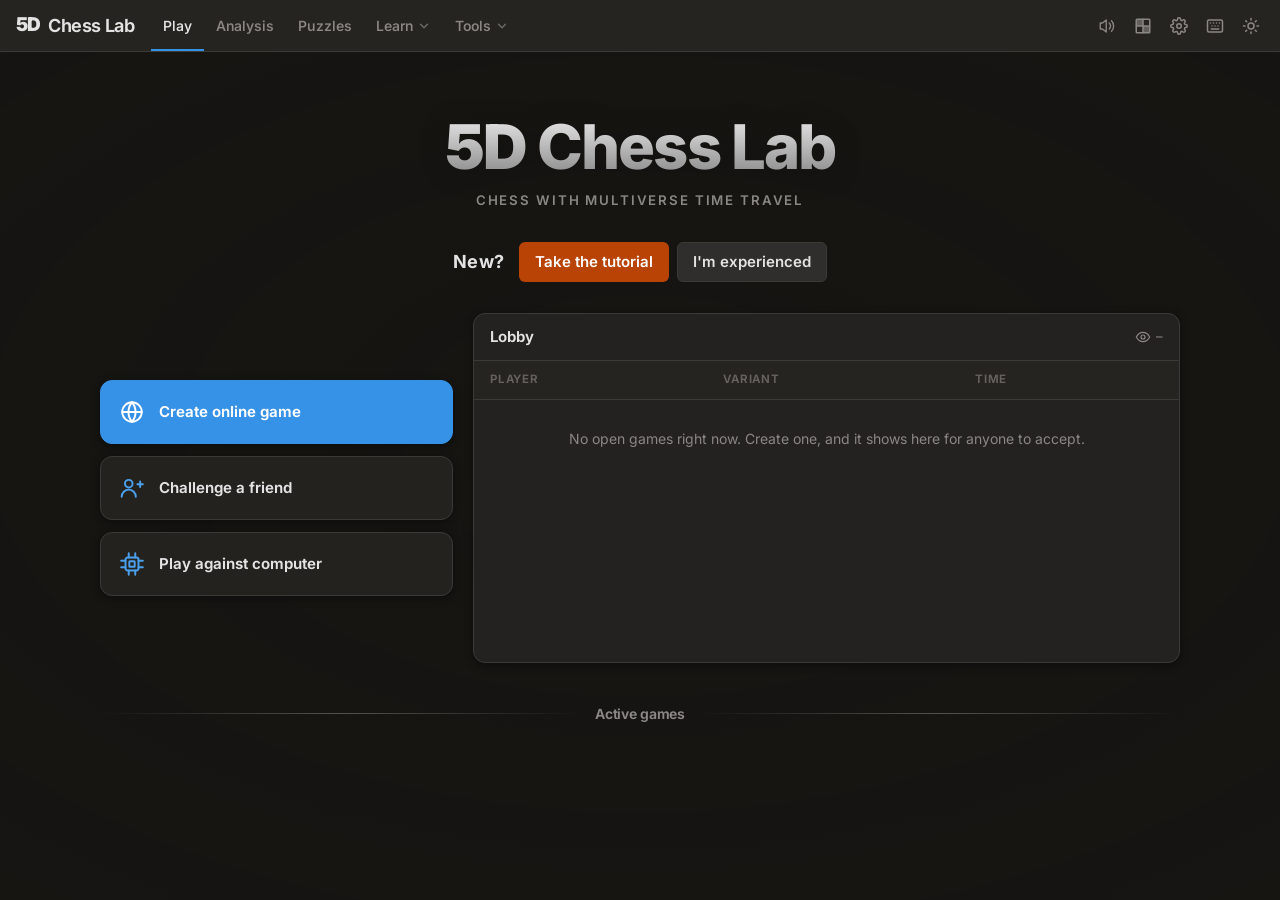
==== commit e7677667: "Tutorial: ten short lessons that teach 5D chess by playing, and a "New?" prompt on the home page Lea" ====
--- a/static/index.html
+++ b/static/index.html
@@ -18,6 +18,8 @@
     document.documentElement.dataset.board = ['brown', 'blue', 'green'].includes(b) ? b : 'brown';
     // The app area stays hidden until the page the address names is shown (below <main>).
     document.documentElement.dataset.boot = '';
+    // The home page's "New?" prompt, once dismissed (see home.js's newPlayerPrompt).
+    try { if (localStorage.getItem('kairos.homePromptDismissed') === '1') document.documentElement.dataset.homePrompt = 'dismissed'; } catch (e) {}
   })();
 </script>
 <script src="js/page.js"></script>
@@ -37,6 +39,7 @@
     <div class="nav-group">
       <button type="button" class="nav-top" aria-haspopup="true">Learn<svg class="nav-caret" viewBox="0 0 24 24" aria-hidden="true"><polyline points="6 9 12 15 18 9" fill="none" stroke="currentColor" stroke-width="2.4" stroke-linecap="round" stroke-linejoin="round"/></svg></button>
       <div class="nav-drop">
+        <a href="#/tutorial" data-route="tutorial">Tutorial</a>
         <a href="#/practice" data-route="practice">Checkmate practice</a>
         <a href="#/openings" data-route="openings">Openings</a>
         <a href="#/rules" data-route="rules">Rules</a>
@@ -70,6 +73,14 @@
         <h1 class="hero-title"><span class="hero-5d">5D</span> Chess Lab</h1>
         <p class="hero-tag" id="hero-tag">Chess with multiverse time travel</p>
       </header>
+      <!-- New players (after infinitechess.org's): hidden for good once either button is used. -->
+      <section class="new-prompt" id="new-prompt" aria-label="New to 5D chess?">
+        <span class="new-prompt-label">New?</span>
+        <div class="new-prompt-actions">
+          <a class="new-prompt-btn primary" id="new-prompt-tutorial" href="#/tutorial">Take the tutorial</a>
+          <button class="new-prompt-btn" id="new-prompt-dismiss" type="button">I'm experienced</button>
+        </div>
+      </section>
       <div class="lobby-layout">
         <div class="lobby-actions">
           <button class="lobby-btn primary" id="btn-create-game" type="button"><svg aria-hidden="true"><use href="#i-globe"/></svg><span>Create online game</span></button>
@@ -198,6 +209,21 @@
           </div>
         </header>
         <div id="practice-groups"></div>
+      </div>
+    </section>
+    <!-- Tutorial: the lessons, over the board until one is chosen. -->
+    <section class="practice-select hidden" id="tutorial-select" aria-label="Tutorial">
+      <div class="practice-content">
+        <header class="practice-header">
+          <h1 class="practice-title-main">Learn 5D chess</h1>
+          <p class="muted practice-intro">Ten short lessons of a few minutes each. You learn by playing: every step asks for one move, one click or one answer.</p>
+          <div class="panel progress-panel">
+            <div class="progress-row"><span class="progress-label">Progress</span><span class="progress-count" id="tut-progress-count"></span></div>
+            <div class="progress-track tut-track"><div class="progress-fill" id="tut-progress-fill"></div></div>
+          </div>
+        </header>
+        <div class="tut-lessons" id="tut-lessons"></div>
+        <p class="muted tut-chess-note">New to chess itself? Learn how the pieces move on one board first, at <a href="https://lichess.org/learn" target="_blank" rel="noopener">lichess.org/learn</a>.</p>
       </div>
     </section>
     <!-- Puzzles: nothing to solve (none left in the theme and range, or the server is away). -->
@@ -337,6 +363,13 @@
           <div class="play-status" id="og-status"></div>
           <div class="tl-line play-tl"></div>
           <div class="moves play-moves" id="og-moves"></div>
+          <!-- Stepping through the actions: for everyone on the page, players and spectators. -->
+          <div class="controls og-nav" role="toolbar" aria-label="Navigate the actions">
+            <button class="ctrl" id="og-nav-first" type="button" title="First (Home)" aria-label="First"><svg><use href="#i-first"/></svg></button>
+            <button class="ctrl" id="og-nav-prev" type="button" title="Previous (←)" aria-label="Previous"><svg><use href="#i-prev"/></svg></button>
+            <button class="ctrl" id="og-nav-next" type="button" title="Next (→)" aria-label="Next"><svg><use href="#i-next"/></svg></button>
+            <button class="ctrl" id="og-nav-last" type="button" title="Last (End)" aria-label="Last"><svg><use href="#i-last"/></svg></button>
+          </div>
           <div class="game-result hidden" id="og-result"><span class="result-score" id="og-result-score"></span><span class="result-text" id="og-result-text"></span></div>
           <div class="og-actions" id="og-actions-live">
             <button class="ctrl-text" type="button" id="og-draw" title="Offer draw"><svg><use href="#i-half"/></svg><span>Offer draw</span></button>
@@ -383,6 +416,41 @@
           </div>
           <div class="player-bar" id="practice-bottom"><span class="pname" id="practice-bottom-name">You</span></div>
         </div>
+      </div>
+
+      <!-- Tutorial: the lesson, its steps, the coach's message and what to do. -->
+      <div class="side-view hidden" id="side-tutorial">
+        <div class="panel tut-panel">
+          <div class="tut-head">
+            <a class="pz-back" href="#/tutorial" title="All lessons"><svg aria-hidden="true"><use href="#i-prev"/></svg><span>Lessons</span></a>
+            <span class="muted tut-count" id="tut-count"></span>
+          </div>
+          <h2 class="tut-title" id="tut-title"></h2>
+          <div class="tut-dots" id="tut-dots" aria-hidden="true"></div>
+          <div class="tut-coach" id="tut-coach" aria-live="polite">
+            <span class="tut-task hidden" id="tut-task"></span>
+            <p class="tut-say" id="tut-say"></p>
+            <div class="tut-options hidden" id="tut-options"></div>
+            <div class="tut-feedback hidden" id="tut-feedback"></div>
+            <div class="tut-actions">
+              <button type="button" class="ctrl-text hidden" id="tut-hint" title="Show the piece to move, then the move (costs a star)"><svg aria-hidden="true"><use href="#i-search"/></svg>Hint</button>
+              <button type="button" class="ctrl-text hidden" id="tut-retry" title="Start this step again"><svg aria-hidden="true"><use href="#i-undo"/></svg>Restart step</button>
+            </div>
+            <button type="button" class="btn primary block hidden" id="tut-next">Continue</button>
+          </div>
+          <div class="tut-done hidden" id="tut-done"></div>
+        </div>
+        <details class="panel tut-key">
+          <summary>Board key</summary>
+          <ul>
+            <li><b>Light / dark frame:</b> White / Black to move on that board.</li>
+            <li><b>Blue outline:</b> a board you can move on (dashed: optional).</li>
+            <li><b>Shaded column:</b> the present.</li>
+            <li><b>Faded boards:</b> an inactive timeline.</li>
+            <li><b>Labels:</b> turns (T) along the top, timelines (L) down the left.</li>
+            <li><b>Arrows:</b> the last action; jumps between boards curve.</li>
+          </ul>
+        </details>
       </div>
 
       <!-- Puzzles (lichess's trainer): the theme, the puzzle, what to do, the moves, the session. -->
@@ -586,6 +654,7 @@
     <article class="rules-doc">
       <h1>Rules</h1>
       <p class="lead">The rules Kairos plays by: 5D Chess With Multiverse Time Travel, with the community tournament standard for stalemate (exiled kings).</p>
+      <p>New to 5D chess? The <a href="#/tutorial">tutorial</a> teaches it by playing, in ten short lessons.</p>
       <nav class="rules-toc" aria-label="On this page">
         <a href="#/rules" data-sec="game">The game</a>
         <a href="#/rules" data-sec="turns">Turns</a>
--- a/static/css/app.css
+++ b/static/css/app.css
@@ -1212,3 +1212,92 @@
 
 /* An online game's panel while it loads (it still shows the game before). */
 #side-game.loading > * { visibility: hidden; }
+
+/* ------------------------------------------------------------ new-player prompt */
+/* "New? Take the tutorial / I'm experienced" above the lobby, as infinitechess.org's: it folds
+   away when dismissed, and returning visitors never see it (the head script marks <html>). */
+.new-prompt {
+  display: flex; flex-wrap: wrap; align-items: center; justify-content: center; gap: .75em 1em;
+  padding: .75em 1em; margin: -16px 0 20px; font-size: 15px; color: var(--strong); max-height: 200px;
+  transition: max-height .35s ease, padding .35s ease, margin .35s ease, opacity .25s ease;
+}
+.new-prompt-label { font-size: 1.2em; font-weight: 700; letter-spacing: .02em; }
+.new-prompt-actions { display: flex; flex-wrap: wrap; justify-content: center; gap: .5em; }
+.new-prompt-btn {
+  display: inline-flex; justify-content: center; padding: .5em 1em; border-radius: .4em; font: inherit; font-weight: 600;
+  color: var(--strong); background: var(--inset); border: 1px solid var(--border); text-decoration: none; cursor: pointer;
+  -webkit-tap-highlight-color: transparent;
+}
+.new-prompt-btn:hover { background: var(--panel); text-decoration: none; }
+.new-prompt-btn.primary { color: #fff; background: color-mix(in srgb, rgb(255 88 0) 70%, transparent); border-color: transparent; }
+.new-prompt-btn.primary:hover { background: rgb(255 108 20 / 85%); }
+.new-prompt.collapsed { max-height: 0; padding-top: 0; padding-bottom: 0; margin-top: 0; margin-bottom: 0; opacity: 0; pointer-events: none; overflow: hidden; }
+html[data-home-prompt="dismissed"] .new-prompt { display: none; }
+
+/* ------------------------------------------------------------ tutorial */
+/* The lesson list (over the board, as checkmate practice's), then a lesson: its steps as dots,
+   the coach's message, answers, feedback, and the lesson's end with its stars and recap. */
+.tut-lessons { display: grid; grid-template-columns: repeat(auto-fill, minmax(290px, 1fr)); gap: 12px; }
+.tut-lesson {
+  display: flex; align-items: center; gap: 14px; padding: 14px 16px; border-radius: 10px; text-align: left;
+  background: var(--panel); border: 1px solid var(--border); color: var(--text); cursor: pointer;
+  transition: border-color .15s, transform .15s;
+}
+.tut-lesson:hover { border-color: var(--accent); transform: translateY(-1px); }
+.tut-lesson.next { border-color: var(--accent); box-shadow: 0 0 0 1px var(--accent); }
+.tut-lesson-num {
+  display: grid; place-items: center; flex: none; width: 34px; height: 34px; border-radius: 50%;
+  background: var(--inset); color: var(--strong); font-weight: 700;
+}
+.tut-lesson.done .tut-lesson-num { background: var(--good); color: #fff; }
+.tut-lesson-body { display: flex; flex-direction: column; gap: 2px; flex: 1; min-width: 0; }
+.tut-lesson-body strong { color: var(--strong); font-size: 15px; }
+.tut-lesson-body .muted { font-size: 13px; }
+.tut-chess-note { margin: 0; font-size: 13px; }
+.tut-stars { display: inline-flex; gap: 2px; flex: none; }
+.tut-star { width: 16px; height: 16px; fill: var(--inset); stroke: var(--border); stroke-width: 1; }
+.tut-star.on { fill: #f5b301; stroke: #c98f00; }
+.tut-stars.big .tut-star { width: 28px; height: 28px; }
+
+.tut-panel { display: flex; flex-direction: column; gap: 10px; padding: var(--s2) var(--s3) var(--s3); }
+.tut-head { display: flex; align-items: center; justify-content: space-between; gap: 8px; }
+.tut-head .pz-back { padding-left: 0; }
+.tut-count { font-size: 12px; }
+.tut-title { margin: 0; font-size: 19px; color: var(--strong); }
+.tut-dots { display: flex; gap: 6px; }
+.tut-dot { flex: 1; height: 5px; border-radius: 3px; background: var(--inset); }
+.tut-dot.cur { background: var(--accent); }
+.tut-dot.done { background: var(--good); }
+.tut-coach { display: flex; flex-direction: column; gap: 10px; }
+.tut-task { align-self: flex-start; font-size: 11px; font-weight: 700; letter-spacing: .06em; text-transform: uppercase; color: var(--accent-text, var(--accent)); }
+.tut-say { margin: 0; font-size: 16px; line-height: 1.5; color: var(--strong); }
+.tut-say b, .tut-feedback b { color: var(--strong); }
+.tut-options { display: flex; flex-direction: column; gap: 8px; }
+.tut-option {
+  padding: 10px 12px; border-radius: var(--r); border: 1px solid var(--border); background: var(--inset);
+  color: var(--strong); font-size: 14px; text-align: left; cursor: pointer;
+}
+.tut-option:hover:not(:disabled) { border-color: var(--accent); }
+.tut-option:disabled { cursor: default; opacity: .7; }
+.tut-option.right { border-color: var(--good); background: color-mix(in srgb, var(--good) 22%, var(--inset)); opacity: 1; }
+.tut-option.wrong { border-color: #c33; background: color-mix(in srgb, #c33 18%, var(--inset)); }
+.tut-option.picked { border-color: var(--muted); opacity: 1; }
+.tut-feedback { padding: 10px 12px; border-radius: var(--r); font-size: 14px; line-height: 1.5; color: var(--text); background: var(--inset); border-left: 3px solid var(--border); }
+.tut-feedback.good { border-left-color: var(--good); }
+.tut-feedback.good strong { color: var(--good); }
+.tut-feedback.bad { border-left-color: #c33; animation: tut-shake .3s; }
+.tut-feedback.hint, .tut-feedback.nudge { border-left-color: var(--accent); }
+@keyframes tut-shake { 0%, 100% { transform: none; } 25% { transform: translateX(-4px); } 75% { transform: translateX(4px); } }
+.tut-actions { display: flex; gap: 4px; }
+.tut-actions .ctrl-text { flex: 0 0 auto; padding: 0 8px; height: 30px; }
+.tut-done { display: flex; flex-direction: column; gap: 10px; }
+.tut-done-head { display: flex; flex-direction: column; align-items: center; gap: 8px; padding: 8px 0 4px; text-align: center; }
+.tut-done-head strong { font-size: 18px; color: var(--strong); }
+.tut-recap { margin: 0; padding-left: 20px; display: flex; flex-direction: column; gap: 6px; font-size: 14px; line-height: 1.45; }
+.tut-grad { display: flex; flex-direction: column; gap: 8px; }
+.tut-grad p { margin: 4px 0 0; font-size: 13px; }
+#draft-submit.tut-pulse:not(:disabled) { animation: tut-pulse 1.2s ease-in-out infinite; }
+@keyframes tut-pulse { 0%, 100% { box-shadow: 0 0 0 0 color-mix(in srgb, var(--accent) 70%, transparent); } 50% { box-shadow: 0 0 0 6px transparent; } }
+.tut-key { padding: var(--s2) var(--s3); font-size: 13px; }
+.tut-key summary { cursor: pointer; font-weight: 600; color: var(--strong); }
+.tut-key ul { margin: 8px 0 0; padding-left: 18px; display: flex; flex-direction: column; gap: 4px; line-height: 1.4; }
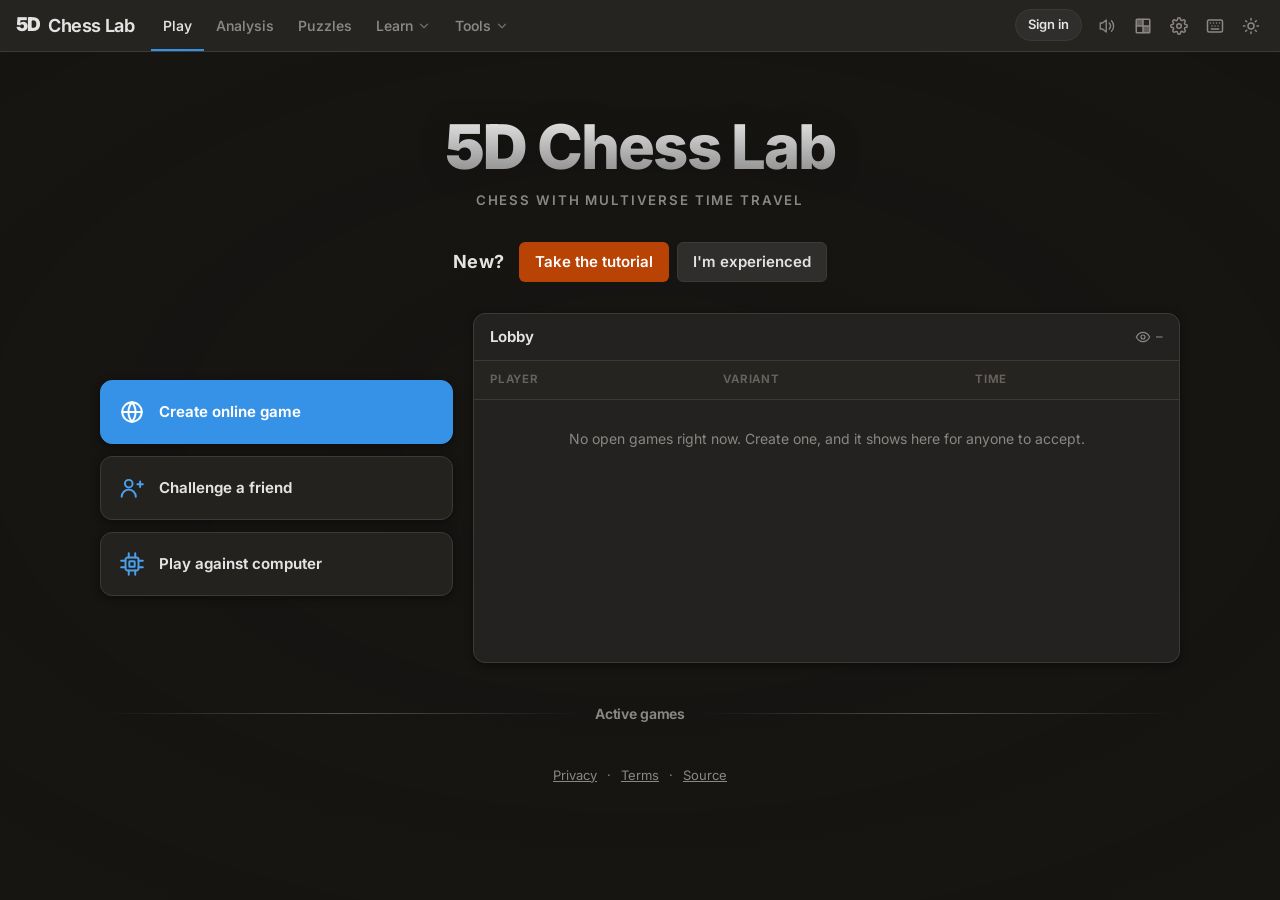
==== commit 92a4e90f: "Accounts (Discord, Google), rated games with lichess's Glicko-2, profiles, the community rating impo" ====
--- a/static/index.html
+++ b/static/index.html
@@ -54,6 +54,7 @@
     </div>
   </nav>
   <div class="site-actions">
+    <button class="acct-btn" id="btn-account" type="button"><span>Sign in</span></button>
     <button class="icon-btn" id="btn-sound" title="Mute sounds" aria-label="Sound effects" aria-pressed="true"><svg><use href="#i-sound"/></svg></button>
     <button class="icon-btn" id="btn-board-theme" title="Board colours" aria-label="Board colours"><svg><use href="#i-palette"/></svg></button>
     <button class="icon-btn" id="btn-settings" title="Settings" aria-label="Settings"><svg><use href="#i-gear"/></svg></button>
@@ -106,6 +107,9 @@
         <h2 class="featured-title" id="featured-title">Active games</h2>
         <div class="featured-grid" id="featured-grid"></div>
       </section>
+      <footer class="home-footer">
+        <a href="privacy.html">Privacy</a><span aria-hidden="true">·</span><a href="terms.html">Terms</a><span aria-hidden="true">·</span><a href="https://github.com/FirePlank/5d-chess-lab" target="_blank" rel="noopener">Source</a>
+      </footer>
     </div>
   </section>
 
@@ -216,7 +220,7 @@
       <div class="practice-content">
         <header class="practice-header">
           <h1 class="practice-title-main">Learn 5D chess</h1>
-          <p class="muted practice-intro">Ten short lessons of a few minutes each. You learn by playing: every step asks for one move, one click or one answer.</p>
+          <p class="muted practice-intro">Short lessons of a few minutes each, from how the boards work to checkmate through time. You learn by playing: every step asks for one move, one click or one answer.</p>
           <div class="panel progress-panel">
             <div class="progress-row"><span class="progress-label">Progress</span><span class="progress-count" id="tut-progress-count"></span></div>
             <div class="progress-track tut-track"><div class="progress-fill" id="tut-progress-fill"></div></div>
@@ -355,7 +359,7 @@
       <!-- Board editor -->
       <div class="side-view hidden loading" id="side-game">
         <div class="panel play-live online-live">
-          <div class="player-bar" id="og-top"><span class="side-dot" id="og-top-dot"></span><span class="pname" id="og-top-name"></span><span class="clock-delay" id="og-top-delay"></span><span class="clock" id="og-top-clock"></span></div>
+          <div class="player-bar" id="og-top"><span class="side-dot" id="og-top-dot"></span><a class="pname" id="og-top-name"></a><span class="prating" id="og-top-rating"></span><span class="clock-delay" id="og-top-delay"></span><span class="clock" id="og-top-clock"></span></div>
           <div class="disconnect-status hidden" id="og-opp">
             <p id="og-opp-text"></p>
             <div class="og-claims hidden" id="og-claims"><button class="btn" type="button" id="og-claim-win">Claim victory</button><button class="btn" type="button" id="og-claim-draw">Call a draw</button></div>
@@ -388,7 +392,7 @@
           </div>
           <div class="og-actions hidden" id="og-actions-spectate"><span class="og-spectating"><svg><use href="#i-eye"/></svg>Spectating</span></div>
           <div class="self-disconnect hidden" id="og-self"></div>
-          <div class="player-bar" id="og-bottom"><span class="side-dot" id="og-bottom-dot"></span><span class="pname" id="og-bottom-name"></span><span class="clock-delay" id="og-bottom-delay"></span><span class="clock" id="og-bottom-clock"></span></div>
+          <div class="player-bar" id="og-bottom"><span class="side-dot" id="og-bottom-dot"></span><a class="pname" id="og-bottom-name"></a><span class="prating" id="og-bottom-rating"></span><span class="clock-delay" id="og-bottom-delay"></span><span class="clock" id="og-bottom-clock"></span></div>
         </div>
         <div class="panel og-info" id="og-info">
           <div class="og-meta" id="og-meta"></div>
@@ -649,12 +653,47 @@
       </div>
     </div>
   </section>
+  <!-- ============================== A player's profile (after lichess's): rating, results, games -->
+  <section class="player-page hidden" id="player">
+    <div class="player-inner">
+      <p class="muted hidden" id="pl-missing">No such player.</p>
+      <div id="pl-main" class="hidden">
+        <header class="panel pl-head">
+          <div class="pl-who">
+            <h1 id="pl-name"></h1>
+            <span class="muted" id="pl-since"></span>
+          </div>
+          <div class="pl-rating"><span class="pl-rating-v" id="pl-rating"></span><span class="muted" id="pl-rd"></span></div>
+        </header>
+        <div class="pl-stats" id="pl-stats"></div>
+        <section class="panel pl-chart-box hidden" id="pl-chart-box">
+          <h2 class="panel-title">Rating</h2>
+          <div id="pl-chart"></div>
+        </section>
+        <section class="panel pl-games">
+          <div class="seg pl-tabs" id="pl-tabs" role="tablist">
+            <button type="button" data-kind="people" class="on" role="tab">Games</button>
+            <button type="button" data-kind="kairos" role="tab">Against Kairos</button>
+          </div>
+          <div class="pl-levels hidden" id="pl-levels"></div>
+          <div class="table-wrap">
+            <table class="games pl-table">
+              <thead><tr><th>Date</th><th>Opponent</th><th class="center">Result</th><th>Rating</th><th>Ending</th><th class="num">Actions</th><th>Variant</th><th>Time control</th></tr></thead>
+              <tbody id="pl-body"></tbody>
+            </table>
+          </div>
+          <p class="muted pl-empty hidden" id="pl-empty">No games yet.</p>
+          <button type="button" class="btn sm hidden" id="pl-more">More games</button>
+        </section>
+      </div>
+    </div>
+  </section>
   <!-- ============================== Rules the engine plays by -->
   <section class="rules hidden" id="rules">
     <article class="rules-doc">
       <h1>Rules</h1>
       <p class="lead">The rules Kairos plays by: 5D Chess With Multiverse Time Travel, with the community tournament standard for stalemate (exiled kings).</p>
-      <p>New to 5D chess? The <a href="#/tutorial">tutorial</a> teaches it by playing, in ten short lessons.</p>
+      <p>New to 5D chess? The <a href="#/tutorial">tutorial</a> teaches it by playing, in short lessons.</p>
       <nav class="rules-toc" aria-label="On this page">
         <a href="#/rules" data-sec="game">The game</a>
         <a href="#/rules" data-sec="turns">Turns</a>
@@ -796,6 +835,11 @@
         <button type="button" data-v="b" title="Black"><img src="pieces/king-black.svg" alt="Black"></button>
       </div>
     </div>
+    <div class="field book-row setup-human" id="setup-rated-row">
+      <label class="switch"><input type="checkbox" id="setup-rated" aria-label="Rated"><span></span></label>
+      <span>Rated</span>
+      <span class="muted setup-rated-note" id="setup-rated-note"></span>
+    </div>
     <fieldset class="field skill-field setup-computer"><legend>Strength</legend><div class="skill-pick" id="setup-level"></div></fieldset>
     <div class="field book-row setup-computer" title="Play known opening theory when available">
       <label class="switch"><input type="checkbox" id="setup-book" checked aria-label="Opening book"><span></span></label>
@@ -806,6 +850,31 @@
       <button class="btn" type="button" id="setup-close">Cancel</button>
       <button class="btn primary" type="submit" id="setup-submit">Create online game</button>
     </div>
+  </form>
+</dialog>
+
+<dialog class="modal acct-dialog" id="dlg-account">
+  <form method="dialog" class="modal-body">
+    <div id="acct-out">
+      <h2>Sign in</h2>
+      <p class="muted">An account keeps your rating and your games, and lets you play rated games. Your 5D rating from the community list carries over when you sign in with the same Discord account.</p>
+      <div class="acct-providers">
+        <button type="button" class="btn block acct-provider discord" id="acct-discord"><svg viewBox="0 0 24 24" aria-hidden="true"><path fill="currentColor" d="M20.3 4.4A19.6 19.6 0 0 0 15.4 3l-.6 1.3a18 18 0 0 0-5.6 0L8.6 3a19.5 19.5 0 0 0-4.9 1.5C.6 9.1-.3 13.7.1 18.2a19.7 19.7 0 0 0 6 3l1.3-2.1a12.7 12.7 0 0 1-2-1l.5-.4a14 14 0 0 0 12.1 0l.5.4c-.6.4-1.3.7-2 1l1.3 2.1a19.6 19.6 0 0 0 6-3c.5-5.2-.8-9.7-3.5-13.8ZM8 15.4c-1.2 0-2.2-1.1-2.2-2.4s1-2.4 2.2-2.4 2.2 1.1 2.2 2.4-1 2.4-2.2 2.4Zm8 0c-1.2 0-2.2-1.1-2.2-2.4s1-2.4 2.2-2.4 2.2 1.1 2.2 2.4-1 2.4-2.2 2.4Z"/></svg>Continue with Discord</button>
+        <button type="button" class="btn block acct-provider google" id="acct-google"><svg viewBox="0 0 24 24" aria-hidden="true"><path fill="#4285F4" d="M23.5 12.3c0-.8-.1-1.6-.2-2.3H12v4.5h6.5a5.6 5.6 0 0 1-2.4 3.6v3h3.9c2.2-2.1 3.5-5.2 3.5-8.8Z"/><path fill="#34A853" d="M12 24c3.2 0 6-1.1 8-2.9l-3.9-3a7.2 7.2 0 0 1-10.7-3.8h-4v3.1A12 12 0 0 0 12 24Z"/><path fill="#FBBC05" d="M5.4 14.3a7.2 7.2 0 0 1 0-4.6V6.6h-4a12 12 0 0 0 0 10.8l4-3.1Z"/><path fill="#EA4335" d="M12 4.8c1.8 0 3.4.6 4.6 1.8l3.4-3.4A12 12 0 0 0 1.4 6.6l4 3.1A7.2 7.2 0 0 1 12 4.8Z"/></svg>Continue with Google</button>
+      </div>
+      <p class="muted acct-small">Playing as a guest still works: casual games, puzzles and everything else.</p>
+      <p class="muted acct-small">By signing in you agree to the <a href="terms.html" target="_blank" rel="noopener">Terms of Service</a> and the <a href="privacy.html" target="_blank" rel="noopener">Privacy Policy</a>.</p>
+    </div>
+    <div id="acct-in" class="hidden">
+      <h2 id="acct-in-name"></h2>
+      <p class="acct-in-rating"><span class="muted">Rating</span> <strong id="acct-in-rating"></strong></p>
+      <p class="muted" id="acct-in-games"></p>
+      <div class="acct-actions">
+        <a class="btn" id="acct-profile" href="#/">Your profile</a>
+        <button type="button" class="btn" id="acct-signout">Sign out</button>
+      </div>
+    </div>
+    <div class="modal-actions"><button class="btn" value="cancel">Close</button></div>
   </form>
 </dialog>
 
--- a/static/css/app.css
+++ b/static/css/app.css
@@ -1237,7 +1237,14 @@
 /* ------------------------------------------------------------ tutorial */
 /* The lesson list (over the board, as checkmate practice's), then a lesson: its steps as dots,
    the coach's message, answers, feedback, and the lesson's end with its stars and recap. */
-.tut-lessons { display: grid; grid-template-columns: repeat(auto-fill, minmax(290px, 1fr)); gap: 12px; }
+.tut-lessons { display: flex; flex-direction: column; gap: 28px; }
+.tut-categ-head { display: flex; align-items: baseline; justify-content: space-between; gap: 12px; }
+.tut-categ-head h2 { margin: 0; font-size: 15px; font-weight: 700; text-transform: uppercase; letter-spacing: .06em; color: var(--strong); }
+.tut-categ-head .muted { font-size: 13px; }
+.tut-categ-blurb { margin: 4px 0 12px; font-size: 13px; }
+.tut-categ-lessons { display: grid; grid-template-columns: repeat(auto-fill, minmax(290px, 1fr)); gap: 12px; }
+.tut-lesson-piece { flex: none; width: 38px; height: 38px; }
+.tut-lesson.done .tut-lesson-piece { filter: drop-shadow(0 0 3px var(--good)); }
 .tut-lesson {
   display: flex; align-items: center; gap: 14px; padding: 14px 16px; border-radius: 10px; text-align: left;
   background: var(--panel); border: 1px solid var(--border); color: var(--text); cursor: pointer;
@@ -1301,3 +1308,82 @@
 .tut-key { padding: var(--s2) var(--s3); font-size: 13px; }
 .tut-key summary { cursor: pointer; font-weight: 600; color: var(--strong); }
 .tut-key ul { margin: 8px 0 0; padding-left: 18px; display: flex; flex-direction: column; gap: 4px; line-height: 1.4; }
+
+/* ------------------------------------------------------------ accounts and profiles */
+/* The header's account button (Sign in, or the name and rating), its dialog, ratings beside
+   names (lobby, featured games, game page), and a player's profile page (after lichess's). */
+.acct-btn {
+  display: inline-flex; align-items: center; gap: 6px; height: 32px; margin-right: 6px; padding: 0 12px; border-radius: 999px;
+  border: 1px solid var(--border); background: var(--inset); color: var(--strong); font: inherit; font-size: 13px; font-weight: 600; cursor: pointer;
+}
+.acct-btn:hover { border-color: var(--accent); }
+.acct-btn.signed-in { background: none; }
+.acct-btn .acct-name { max-width: 140px; overflow: hidden; text-overflow: ellipsis; white-space: nowrap; }
+.acct-btn .acct-rating { color: var(--muted); font-weight: 500; }
+.acct-dialog .modal-body { max-width: 420px; }
+.acct-dialog h2 { margin-top: 0; }
+.acct-providers { display: flex; flex-direction: column; gap: 10px; margin: 16px 0; }
+.acct-provider { display: inline-flex; align-items: center; justify-content: center; gap: 10px; height: 44px; font-weight: 600; }
+.acct-provider svg { width: 20px; height: 20px; }
+.acct-provider.discord { background: #5865f2; border-color: #5865f2; color: #fff; }
+.acct-provider.discord:hover { background: #4752c4; }
+.acct-small { font-size: 12.5px; }
+.acct-in-rating strong { font-size: 18px; color: var(--strong); }
+.acct-actions { display: flex; gap: 8px; margin-top: 12px; }
+.setup-rated-note { margin-left: auto; font-size: 12.5px; }
+.seek-rating, .fg-rating { margin-left: 6px; color: var(--muted); font-weight: 500; }
+.seek-rated { margin-left: 8px; padding: 0 6px; border-radius: 4px; font-size: 11px; font-weight: 700; text-transform: uppercase; letter-spacing: .04em;
+  background: color-mix(in srgb, var(--accent) 22%, transparent); color: var(--strong); }
+a.pname { color: var(--strong); text-decoration: none; }
+a.pname[href]:hover { text-decoration: underline; }
+.prating { margin-left: 8px; margin-right: auto; color: var(--muted); font-size: 13px; white-space: nowrap; }
+.prating.up { color: var(--good); }
+.prating.down { color: var(--bad); }
+
+.player-page { height: 100%; overflow-y: auto; }
+.player-inner { max-width: 960px; margin: 0 auto; padding: 28px 20px 48px; }
+#pl-main { display: flex; flex-direction: column; gap: 16px; }
+.pl-head { display: flex; align-items: center; justify-content: space-between; gap: 16px; padding: 18px 22px; }
+.pl-who h1 { margin: 0 0 4px; font-size: 26px; color: var(--strong); overflow-wrap: anywhere; }
+.pl-who .muted { font-size: 13px; }
+.pl-rating { display: flex; flex-direction: column; align-items: flex-end; }
+.pl-rating-v { font-size: 34px; font-weight: 800; color: var(--strong); line-height: 1.1; }
+.pl-stats { display: grid; grid-template-columns: repeat(auto-fit, minmax(220px, 1fr)); gap: 12px; }
+.pl-stat { display: flex; flex-direction: column; gap: 6px; padding: 14px 16px; }
+.pl-stat-k { font-size: 12px; font-weight: 600; text-transform: uppercase; letter-spacing: .05em; color: var(--muted); }
+.pl-stat-v { font-size: 24px; font-weight: 700; color: var(--strong); }
+.pl-peak { font-size: 12.5px; }
+.pl-wdl { display: flex; flex-direction: column; gap: 4px; }
+.pl-bar { display: flex; height: 6px; border-radius: 3px; overflow: hidden; background: var(--inset); }
+.pl-bar-win { background: var(--good); }
+.pl-bar-draw { background: var(--muted); }
+.pl-bar-loss { background: var(--bad); }
+.pl-counts { display: flex; gap: 10px; font-size: 12.5px; }
+.pl-counts .win, .pl-res.win, .pl-diff.up { color: var(--good); }
+.pl-counts .loss, .pl-res.loss, .pl-diff.down { color: var(--bad); }
+.pl-counts .draw, .pl-res.draw, .pl-res.aborted { color: var(--muted); }
+.pl-chart-box, .pl-games { padding: 14px 16px; }
+.pl-svg { width: 100%; height: auto; display: block; }
+.pl-grid { stroke: var(--border); stroke-width: 1; }
+.pl-axis { fill: var(--muted); font-size: 11px; }
+.pl-line { fill: none; stroke: var(--accent); stroke-width: 2; stroke-linejoin: round; }
+.pl-dot { fill: var(--accent); }
+.pl-tabs { margin-bottom: 12px; }
+.pl-levels { display: flex; flex-wrap: wrap; gap: 10px; margin-bottom: 12px; }
+.pl-level { display: flex; flex-direction: column; gap: 4px; min-width: 140px; padding: 8px 10px; border-radius: var(--r); background: var(--inset); font-size: 13px; }
+.pl-table tbody tr { cursor: pointer; }
+.pl-table tbody tr:hover { background: var(--hover); }
+.pl-opp { white-space: nowrap; }
+.pl-opp .side-dot { margin-right: 6px; vertical-align: -1px; }
+.pl-res { font-weight: 600; }
+.pl-empty { margin: 8px 0 0; }
+#pl-more { margin-top: 10px; }
+@media (max-width: 652px) {
+  .acct-btn .acct-name { max-width: 80px; }
+  .pl-head { flex-direction: column; align-items: flex-start; }
+  .pl-rating { align-items: flex-start; }
+}
+
+.home-footer { position: relative; display: flex; justify-content: center; gap: 10px; margin-top: 28px; font-size: 13px; color: var(--muted); }
+.home-footer a { color: var(--muted); }
+.home-footer a:hover { color: var(--strong); }
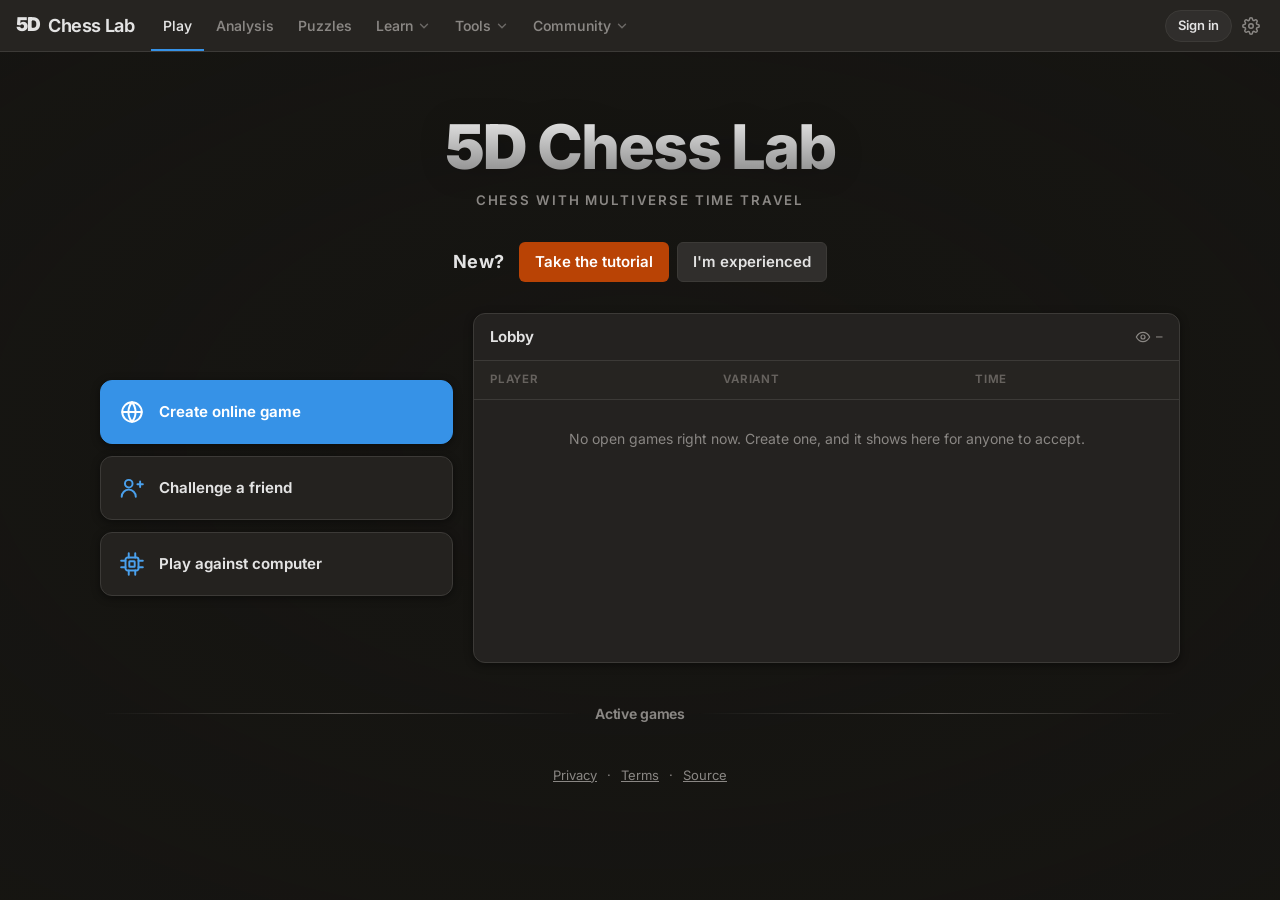
==== commit 44acb47e: "Profiles, the account menu and the community pages, after lichess's - The header's account menu (lic" ====
--- a/static/index.html
+++ b/static/index.html
@@ -13,6 +13,8 @@
   (() => {
     let t = null, b = null;
     try { t = localStorage.getItem('kairos.theme'); b = JSON.parse(localStorage.getItem('kairos.boardTheme')); } catch (e) {}
+    // "system": the device's choice (the header menu's Theme).
+    if (t === 'system') t = matchMedia('(prefers-color-scheme: light)').matches ? 'light' : 'dark';
     if (t !== 'light' && t !== 'dark') t = 'dark';
     document.documentElement.dataset.theme = t;
     document.documentElement.dataset.board = ['brown', 'blue', 'green'].includes(b) ? b : 'brown';
@@ -52,14 +54,25 @@
         <a href="#/games" data-route="games">Your games</a>
       </div>
     </div>
+    <div class="nav-group">
+      <button type="button" class="nav-top" aria-haspopup="true">Community<svg class="nav-caret" viewBox="0 0 24 24" aria-hidden="true"><polyline points="6 9 12 15 18 9" fill="none" stroke="currentColor" stroke-width="2.4" stroke-linecap="round" stroke-linejoin="round"/></svg></button>
+      <div class="nav-drop">
+        <a href="#/players" data-route="players">Players</a>
+        <a href="#/leaderboard" data-route="leaderboard">Leaderboard</a>
+      </div>
+    </div>
   </nav>
   <div class="site-actions">
-    <button class="acct-btn" id="btn-account" type="button"><span>Sign in</span></button>
-    <button class="icon-btn" id="btn-sound" title="Mute sounds" aria-label="Sound effects" aria-pressed="true"><svg><use href="#i-sound"/></svg></button>
-    <button class="icon-btn" id="btn-board-theme" title="Board colours" aria-label="Board colours"><svg><use href="#i-palette"/></svg></button>
-    <button class="icon-btn" id="btn-settings" title="Settings" aria-label="Settings"><svg><use href="#i-gear"/></svg></button>
-    <button class="icon-btn" id="btn-help" title="Keyboard shortcuts (?)" aria-label="Keyboard shortcuts"><svg><use href="#i-keyboard"/></svg></button>
-    <button class="icon-btn" id="btn-theme" title="Light / dark" aria-label="Toggle light or dark theme"><svg class="only-light"><use href="#i-moon"/></svg><svg class="only-dark"><use href="#i-sun"/></svg></button>
+    <a class="admin-btn hidden" id="btn-admin" href="#/admin" title="Fair play"><svg aria-hidden="true"><use href="#i-shield"/></svg><span class="admin-label">Fair play</span><span class="hdr-count hidden" id="btn-admin-count"></span></a>
+    <div class="hdr-menu hidden" id="hdr-challenges">
+      <button class="icon-btn" id="btn-challenges" type="button" title="Challenges" aria-haspopup="true" aria-expanded="false"><svg><use href="#i-swords"/></svg><span class="hdr-count hidden" id="btn-challenges-count"></span></button>
+      <div class="hdr-drop challenge-drop hidden" id="challenge-drop" role="menu"></div>
+    </div>
+    <div class="hdr-menu" id="hdr-account">
+      <button class="acct-btn" id="btn-account" type="button" aria-haspopup="true" aria-expanded="false"><span>Sign in</span></button>
+      <button class="icon-btn" id="btn-dasher" type="button" title="Settings" aria-label="Settings" aria-haspopup="true" aria-expanded="false"><svg><use href="#i-gear"/></svg></button>
+      <div class="hdr-drop dasher hidden" id="dasher" role="menu"></div>
+    </div>
   </div>
 </header>
 
@@ -175,12 +188,13 @@
         <h1 class="ticket-title" id="challenge-title">Challenge a friend</h1>
         <p class="ticket-props" id="challenge-props"></p>
         <div class="ticket-owner hidden" id="challenge-owner">
-          <p>Send this link to your friend to play:</p>
+          <p id="challenge-wait">Send this link to your friend to play:</p>
           <button class="copy-link" id="challenge-copy" type="button" title="Copy link"><svg aria-hidden="true"><use href="#i-copy"/></svg><span id="challenge-link"></span></button>
           <button class="btn" id="challenge-cancel" type="button">Cancel</button>
         </div>
         <div class="ticket-visitor hidden" id="challenge-visitor">
           <button class="btn primary" id="challenge-accept" type="button">Accept</button>
+          <p class="ticket-reason hidden" id="challenge-notyours"></p>
           <p class="ticket-reason hidden" id="challenge-ingame">You're already in a game. <a id="challenge-rejoin" href="#/">Rejoin game</a></p>
         </div>
       </div>
@@ -655,36 +669,141 @@
   </section>
   <!-- ============================== A player's profile (after lichess's): rating, results, games -->
   <section class="player-page hidden" id="player">
+    <div class="pl-wrap">
+      <p class="muted pl-missing hidden" id="pl-missing">No such player.</p>
+      <div class="pl-layout hidden" id="pl-main">
+        <aside class="pl-side" id="pl-side" aria-label="Ratings"></aside>
+        <div class="pl-box">
+          <header class="pl-header">
+            <div class="pl-title">
+              <span class="pl-dot" id="pl-dot" title="Offline"></span>
+              <h1 id="pl-name"></h1>
+              <span class="pl-badges" id="pl-badges"></span>
+            </div>
+            <div class="pl-actions" id="pl-actions"></div>
+          </header>
+          <div class="pl-profile">
+            <section class="pl-chart-box hidden" id="pl-chart-box" aria-label="Rating history">
+              <div class="pl-chart-head">
+                <h2>Rating history</h2>
+                <div class="seg pl-range" id="pl-range" role="tablist">
+                  <button type="button" data-days="30">1M</button>
+                  <button type="button" data-days="90">3M</button>
+                  <button type="button" data-days="180">6M</button>
+                  <button type="button" data-days="ytd">YTD</button>
+                  <button type="button" data-days="365">1Y</button>
+                  <button type="button" data-days="all" class="on">All</button>
+                </div>
+              </div>
+              <div class="pl-chart" id="pl-chart"></div>
+            </section>
+            <section class="pl-new hidden" id="pl-new"></section>
+            <div class="pl-infos" id="pl-infos"></div>
+          </div>
+          <nav class="pl-tabs" id="pl-tabs" role="tablist">
+            <button type="button" data-tab="activity" class="on" role="tab">Activity</button>
+            <button type="button" data-tab="people" role="tab"><span id="pl-n-people"></span> games</button>
+            <button type="button" data-tab="kairos" role="tab"><span id="pl-n-kairos"></span> against Kairos</button>
+          </nav>
+          <div class="pl-activity" id="pl-activity"></div>
+          <div class="pl-games hidden" id="pl-games">
+            <div class="pl-levels hidden" id="pl-levels"></div>
+            <div class="table-wrap">
+              <table class="games pl-table">
+                <thead><tr><th>Date</th><th>Opponent</th><th class="center">Result</th><th>Rating</th><th>Ending</th><th class="num">Actions</th><th>Variant</th><th>Time control</th></tr></thead>
+                <tbody id="pl-body"></tbody>
+              </table>
+            </div>
+            <p class="muted pl-empty hidden" id="pl-empty">No games yet.</p>
+            <button type="button" class="btn sm hidden" id="pl-more">More games</button>
+          </div>
+        </div>
+      </div>
+    </div>
+  </section>
+  <!-- ============================== Community: every player, and the leaderboard (community.js) -->
+  <section class="player-page community hidden" id="community">
+    <div class="cm-wrap">
+      <header class="cm-head">
+        <h1 id="cm-title">Players</h1>
+        <nav class="seg cm-switch" aria-label="Community">
+          <a href="#/players" data-view="players">Players</a>
+          <a href="#/leaderboard" data-view="leaderboard">Leaderboard</a>
+        </nav>
+      </header>
+      <div id="cm-players">
+        <section class="cm-online" aria-label="Online now">
+          <h2>Online now <span class="cm-count" id="cm-online-count"></span></h2>
+          <div class="cm-online-list" id="cm-online"></div>
+        </section>
+        <section class="panel cm-all">
+          <div class="cm-tools">
+            <input type="search" class="input cm-search" id="cm-search" placeholder="Search players" aria-label="Search players" autocomplete="off">
+            <div class="seg cm-sort" id="cm-sort">
+              <button type="button" data-sort="active" class="on">Recently active</button>
+              <button type="button" data-sort="rating">Rating</button>
+              <button type="button" data-sort="games">Games</button>
+              <button type="button" data-sort="new">Newest</button>
+            </div>
+          </div>
+          <div class="table-wrap">
+            <table class="games cm-table">
+              <thead><tr><th>Player</th><th class="num">Rating</th><th class="num">Rated games</th><th>Active</th><th>Member since</th></tr></thead>
+              <tbody id="cm-body"></tbody>
+            </table>
+          </div>
+          <p class="muted cm-empty hidden" id="cm-empty">No players found.</p>
+        </section>
+      </div>
+      <div id="cm-board" class="hidden">
+        <div class="cm-podium" id="cm-podium"></div>
+        <section class="panel">
+          <div class="table-wrap">
+            <table class="games cm-table cm-ranks">
+              <thead><tr><th class="num">#</th><th>Player</th><th class="num">Rating</th><th class="num">Last 12 games</th><th class="num">Rated games</th></tr></thead>
+              <tbody id="cm-ranks"></tbody>
+            </table>
+          </div>
+          <p class="muted cm-empty hidden" id="cm-ranks-empty">No rated games yet.</p>
+          <p class="muted cm-note">One rating for Standard and Turn Zero, Glicko-2 as on lichess. A rating ends in ? while it is provisional (deviation 110 or more).</p>
+        </section>
+      </div>
+    </div>
+  </section>
+  <!-- ============================== Fair play for admins (admin.js) -->
+  <section class="player-page admin-page hidden" id="admin">
     <div class="player-inner">
-      <p class="muted hidden" id="pl-missing">No such player.</p>
-      <div id="pl-main" class="hidden">
-        <header class="panel pl-head">
-          <div class="pl-who">
-            <h1 id="pl-name"></h1>
-            <span class="muted" id="pl-since"></span>
-          </div>
-          <div class="pl-rating"><span class="pl-rating-v" id="pl-rating"></span><span class="muted" id="pl-rd"></span></div>
-        </header>
-        <div class="pl-stats" id="pl-stats"></div>
-        <section class="panel pl-chart-box hidden" id="pl-chart-box">
-          <h2 class="panel-title">Rating</h2>
-          <div id="pl-chart"></div>
-        </section>
-        <section class="panel pl-games">
-          <div class="seg pl-tabs" id="pl-tabs" role="tablist">
-            <button type="button" data-kind="people" class="on" role="tab">Games</button>
-            <button type="button" data-kind="kairos" role="tab">Against Kairos</button>
-          </div>
-          <div class="pl-levels hidden" id="pl-levels"></div>
+      <p class="muted hidden" id="ad-denied">This page is for admins.</p>
+      <div id="ad-list" class="hidden">
+        <h1 class="ad-title">Fair play</h1>
+        <p class="muted ad-lead">Cases the detector opened from rated games between people. See <a href="https://github.com/FirePlank/5d-chess-lab/blob/main/docs/FAIR_PLAY.md" target="_blank" rel="noopener">how it works</a>.</p>
+        <section class="panel">
+          <div class="seg pl-tabs" id="ad-tabs" role="tablist">
+            <button type="button" data-status="open" class="on" role="tab">Open</button>
+            <button type="button" data-status="dismissed" role="tab">Dismissed</button>
+            <button type="button" data-status="banned" role="tab">Banned</button>
+            <button type="button" data-status="all" role="tab">All</button>
+          </div>
           <div class="table-wrap">
             <table class="games pl-table">
-              <thead><tr><th>Date</th><th>Opponent</th><th class="center">Result</th><th>Rating</th><th>Ending</th><th class="num">Actions</th><th>Variant</th><th>Time control</th></tr></thead>
-              <tbody id="pl-body"></tbody>
+              <thead><tr><th>Opened</th><th>Player</th><th class="num">Rating</th><th class="num">Games</th><th>Reason</th><th class="num">Score</th><th>Status</th></tr></thead>
+              <tbody id="ad-list-body"></tbody>
             </table>
           </div>
-          <p class="muted pl-empty hidden" id="pl-empty">No games yet.</p>
-          <button type="button" class="btn sm hidden" id="pl-more">More games</button>
+          <p class="muted pl-empty hidden" id="ad-list-empty">No cases.</p>
         </section>
+      </div>
+      <div id="ad-case" class="hidden">
+        <a class="muted ad-back" href="#/admin">← All cases</a>
+        <header class="panel ad-head" id="ad-case-head"></header>
+        <section class="panel ad-decide hidden" id="ad-decide">
+          <textarea id="ad-note" rows="2" maxlength="2000" placeholder="A note on the decision (only admins see it)"></textarea>
+          <div class="ad-actions">
+            <button type="button" class="btn" id="ad-dismiss">Dismiss</button>
+            <button type="button" class="btn danger" id="ad-ban">Ban</button>
+          </div>
+        </section>
+        <div id="ad-games"></div>
       </div>
     </div>
   </section>
@@ -815,7 +934,7 @@
 
 <dialog class="modal game-setup" id="dlg-game-setup">
   <form method="dialog" class="modal-body" id="setup-form">
-    <h2>Game options</h2>
+    <h2 id="setup-title">Game options</h2>
     <div class="field"><span>Variant</span><div class="variant-selector" id="setup-variant"></div></div>
     <div class="field">
       <span>Time control</span>
@@ -865,16 +984,37 @@
       <p class="muted acct-small">Playing as a guest still works: casual games, puzzles and everything else.</p>
       <p class="muted acct-small">By signing in you agree to the <a href="terms.html" target="_blank" rel="noopener">Terms of Service</a> and the <a href="privacy.html" target="_blank" rel="noopener">Privacy Policy</a>.</p>
     </div>
-    <div id="acct-in" class="hidden">
-      <h2 id="acct-in-name"></h2>
-      <p class="acct-in-rating"><span class="muted">Rating</span> <strong id="acct-in-rating"></strong></p>
-      <p class="muted" id="acct-in-games"></p>
-      <div class="acct-actions">
-        <a class="btn" id="acct-profile" href="#/">Your profile</a>
-        <button type="button" class="btn" id="acct-signout">Sign out</button>
-      </div>
-    </div>
     <div class="modal-actions"><button class="btn" value="cancel">Close</button></div>
+  </form>
+</dialog>
+
+<dialog class="modal profile-dialog" id="dlg-profile">
+  <form class="modal-body" id="pe-form">
+    <h2>Edit profile</h2>
+    <label class="pe-field">
+      <span>Name</span>
+      <input class="input" id="pe-name" maxlength="20" autocomplete="off" spellcheck="false" required>
+      <small class="muted" id="pe-name-note">3 to 20 letters, digits, _ or -. You can change it once every 30 days; your games show the new name.</small>
+    </label>
+    <label class="pe-field">
+      <span>Bio</span>
+      <textarea class="input" id="pe-bio" maxlength="400" rows="4" placeholder="A few words about you and your 5D chess"></textarea>
+      <small class="muted"><span id="pe-bio-count">0</span>/400</small>
+    </label>
+    <p class="error hidden" id="pe-error" role="alert"></p>
+    <div class="modal-actions">
+      <button type="button" class="btn" id="pe-cancel">Cancel</button>
+      <button type="submit" class="btn primary" id="pe-save">Save</button>
+    </div>
+    <details class="pe-danger">
+      <summary>Close account</summary>
+      <p>Your profile, rating, puzzle history and sign-in are deleted. Your finished games stay in the public record, played by "Anonymous". This can't be undone.</p>
+      <label class="pe-field">
+        <span>Type <b id="pe-close-name"></b> to confirm</span>
+        <input class="input" id="pe-close-confirm" autocomplete="off" spellcheck="false">
+      </label>
+      <button type="button" class="btn primary danger" id="pe-close" disabled>Close my account</button>
+    </details>
   </form>
 </dialog>
 
@@ -1040,6 +1180,17 @@
     <symbol id="i-x" viewBox="0 0 24 24" fill="none" stroke="currentColor" stroke-width="2.2" stroke-linecap="round"><path d="M6 6l12 12M18 6 6 18"/></symbol>
     <symbol id="i-check" viewBox="0 0 24 24" fill="none" stroke="currentColor" stroke-width="2.4" stroke-linecap="round" stroke-linejoin="round"><polyline points="20 6 9 17 4 12"/></symbol>
     <symbol id="i-edit" viewBox="0 0 24 24" fill="none" stroke="currentColor" stroke-width="2" stroke-linecap="round" stroke-linejoin="round"><path d="M12 20h9"/><path d="M16.4 3.6a2.1 2.1 0 0 1 3 3L7 19l-4 1 1-4Z"/></symbol>
+    <symbol id="i-swords" viewBox="0 0 24 24" fill="none" stroke="currentColor" stroke-width="1.9" stroke-linecap="round" stroke-linejoin="round"><path d="M14.5 17.5 3 6V3h3l11.5 11.5"/><path d="m13 19 6-6M16 16l4 4M19 21l2-2"/><path d="M9.5 6.5 13 3h3v3l-3.5 3.5"/><path d="m5 14 4 4M7 17l-3 3M3 19l2 2"/></symbol>
+    <symbol id="i-user" viewBox="0 0 24 24" fill="none" stroke="currentColor" stroke-width="1.9" stroke-linecap="round" stroke-linejoin="round"><circle cx="12" cy="8" r="4"/><path d="M4 21a8 8 0 0 1 16 0"/></symbol>
+    <symbol id="i-power" viewBox="0 0 24 24" fill="none" stroke="currentColor" stroke-width="2" stroke-linecap="round" stroke-linejoin="round"><path d="M12 2v10"/><path d="M18.4 6.6a9 9 0 1 1-12.8 0"/></symbol>
+    <symbol id="i-shield" viewBox="0 0 24 24" fill="none" stroke="currentColor" stroke-width="1.9" stroke-linecap="round" stroke-linejoin="round"><path d="M12 22s8-4 8-10V5l-8-3-8 3v7c0 6 8 10 8 10Z"/><path d="m9 12 2 2 4-4"/></symbol>
+    <symbol id="i-chevron-left" viewBox="0 0 24 24" fill="none" stroke="currentColor" stroke-width="2.2" stroke-linecap="round" stroke-linejoin="round"><path d="m15 18-6-6 6-6"/></symbol>
+    <symbol id="i-chevron-right" viewBox="0 0 24 24" fill="none" stroke="currentColor" stroke-width="2.2" stroke-linecap="round" stroke-linejoin="round"><path d="m9 18 6-6-6-6"/></symbol>
+    <symbol id="i-trophy" viewBox="0 0 24 24" fill="none" stroke="currentColor" stroke-width="1.9" stroke-linecap="round" stroke-linejoin="round"><path d="M8 21h8M12 17v4M7 4h10v5a5 5 0 0 1-10 0Z"/><path d="M17 5h3v2a3 3 0 0 1-3 3M7 5H4v2a3 3 0 0 0 3 3"/></symbol>
+    <symbol id="i-users" viewBox="0 0 24 24" fill="none" stroke="currentColor" stroke-width="1.9" stroke-linecap="round" stroke-linejoin="round"><circle cx="9" cy="8" r="3.5"/><path d="M2.5 20a6.5 6.5 0 0 1 13 0"/><path d="M16 4.6a3.5 3.5 0 0 1 0 6.8M18 14.2A6.5 6.5 0 0 1 21.5 20"/></symbol>
+    <symbol id="i-clock" viewBox="0 0 24 24" fill="none" stroke="currentColor" stroke-width="1.9" stroke-linecap="round" stroke-linejoin="round"><circle cx="12" cy="12" r="9"/><path d="M12 7v5l3 2"/></symbol>
+    <symbol id="i-cpu" viewBox="0 0 24 24" fill="none" stroke="currentColor" stroke-width="1.9" stroke-linecap="round" stroke-linejoin="round"><rect x="6" y="6" width="12" height="12" rx="2"/><path d="M9 2v4M15 2v4M9 18v4M15 18v4M2 9h4M2 15h4M18 9h4M18 15h4"/></symbol>
+    <symbol id="i-sparkle" viewBox="0 0 24 24" fill="none" stroke="currentColor" stroke-width="1.9" stroke-linecap="round" stroke-linejoin="round"><path d="M12 3v4M12 17v4M3 12h4M17 12h4M6 6l2.5 2.5M15.5 15.5 18 18M6 18l2.5-2.5M15.5 8.5 18 6"/></symbol>
   </defs>
 </svg>
 </body>
--- a/static/css/app.css
+++ b/static/css/app.css
@@ -1313,14 +1313,18 @@
 /* The header's account button (Sign in, or the name and rating), its dialog, ratings beside
    names (lobby, featured games, game page), and a player's profile page (after lichess's). */
 .acct-btn {
-  display: inline-flex; align-items: center; gap: 6px; height: 32px; margin-right: 6px; padding: 0 12px; border-radius: 999px;
+  display: inline-flex; align-items: center; gap: 7px; height: 32px; margin: 0 2px; padding: 0 12px; border-radius: 999px;
   border: 1px solid var(--border); background: var(--inset); color: var(--strong); font: inherit; font-size: 13px; font-weight: 600; cursor: pointer;
 }
-.acct-btn:hover { border-color: var(--accent); }
-.acct-btn.signed-in { background: none; }
+.acct-btn:hover, .acct-btn[aria-expanded="true"] { border-color: var(--accent); }
+.acct-btn.signed-in { background: none; border-color: transparent; padding: 0 8px 0 10px; }
+.acct-btn.signed-in:hover, .acct-btn.signed-in[aria-expanded="true"] { background: var(--hover); border-color: transparent; }
 .acct-btn .acct-name { max-width: 140px; overflow: hidden; text-overflow: ellipsis; white-space: nowrap; }
 .acct-btn .acct-rating { color: var(--muted); font-weight: 500; }
-.acct-dialog .modal-body { max-width: 420px; }
+.acct-dot { width: 8px; height: 8px; border-radius: 50%; background: var(--good); box-shadow: 0 0 0 2px color-mix(in srgb, var(--good) 25%, transparent); }
+.acct-caret { width: 14px; height: 14px; color: var(--muted); transform: rotate(90deg); transition: transform .15s; }
+.acct-btn[aria-expanded="true"] .acct-caret { transform: rotate(-90deg); }
+.acct-dialog { width: min(440px, calc(100vw - 2 * var(--s3))); }
 .acct-dialog h2 { margin-top: 0; }
 .acct-providers { display: flex; flex-direction: column; gap: 10px; margin: 16px 0; }
 .acct-provider { display: inline-flex; align-items: center; justify-content: center; gap: 10px; height: 44px; font-weight: 600; }
@@ -1328,8 +1332,6 @@
 .acct-provider.discord { background: #5865f2; border-color: #5865f2; color: #fff; }
 .acct-provider.discord:hover { background: #4752c4; }
 .acct-small { font-size: 12.5px; }
-.acct-in-rating strong { font-size: 18px; color: var(--strong); }
-.acct-actions { display: flex; gap: 8px; margin-top: 12px; }
 .setup-rated-note { margin-left: auto; font-size: 12.5px; }
 .seek-rating, .fg-rating { margin-left: 6px; color: var(--muted); font-weight: 500; }
 .seek-rated { margin-left: 8px; padding: 0 6px; border-radius: 4px; font-size: 11px; font-weight: 700; text-transform: uppercase; letter-spacing: .04em;
@@ -1340,35 +1342,155 @@
 .prating.up { color: var(--good); }
 .prating.down { color: var(--bad); }
 
+/* The header's menus (header.js): the account menu after lichess's dasher, and incoming challenges. */
+.site-actions { align-items: center; }
+.hdr-menu { position: relative; display: flex; align-items: center; }
+.hdr-drop {
+  position: absolute; top: calc(100% + 8px); right: 0; z-index: 60; min-width: 248px; max-width: calc(100vw - 16px);
+  background: var(--panel); border: 1px solid var(--border); border-radius: var(--r); box-shadow: var(--shadow), 0 12px 32px rgba(0, 0, 0, .3);
+  padding: 6px 0; animation: hdr-drop .12s ease-out;
+}
+@keyframes hdr-drop { from { opacity: 0; transform: translateY(-4px); } to { opacity: 1; transform: none; } }
+.hdr-count {
+  position: absolute; top: 1px; right: 0; min-width: 17px; height: 17px; padding: 0 4px; border-radius: 9px;
+  background: var(--bad); color: #fff; font-size: 10.5px; font-weight: 700; line-height: 17px; text-align: center; pointer-events: none;
+}
+#btn-challenges { position: relative; }
+.dasher { width: 260px; padding: 0; }
+.dasher-links { padding: 6px 0; border-bottom: 1px solid var(--border); }
+.dasher-user { display: flex; align-items: center; gap: 10px; padding: 8px 14px 10px; color: var(--strong); text-decoration: none; }
+.dasher-user:hover { background: var(--hover); }
+.dasher-avatar, .cm-avatar {
+  flex: none; width: 36px; height: 36px; border-radius: 50%; display: grid; place-items: center; font-weight: 800; font-size: 16px;
+  color: #fff; background: linear-gradient(135deg, var(--accent), color-mix(in srgb, var(--accent) 45%, #7a3ee8));
+}
+.dasher-who { display: flex; flex-direction: column; min-width: 0; }
+.dasher-who strong { overflow: hidden; text-overflow: ellipsis; white-space: nowrap; }
+.dasher-who small { color: var(--muted); font-size: 12px; }
+.dasher-item, .dasher-sub, .dasher-back, .dasher-choice {
+  display: flex; align-items: center; gap: 10px; width: 100%; padding: 8px 14px; border: 0; background: none;
+  color: var(--text); font: inherit; font-size: 13.5px; text-align: left; text-decoration: none; cursor: pointer;
+}
+.dasher-item:hover, .dasher-sub:hover, .dasher-back:hover, .dasher-choice:hover { background: var(--hover); color: var(--strong); }
+.dasher-item svg, .dasher-sub svg, .dasher-back svg, .dasher-choice svg { width: 17px; height: 17px; flex: none; color: var(--muted); }
+.dasher-item.signout:hover, .dasher-item.signout:hover svg { color: var(--bad); }
+.dasher-subs { padding: 6px 0; }
+.dasher-sub span:first-child { flex: 1; }
+.dasher-value { color: var(--muted); font-size: 12.5px; }
+.dasher-back { padding: 11px 14px; border-bottom: 1px solid var(--border); font-weight: 700; color: var(--strong); }
+.dasher-choices { padding: 6px 0; }
+.dasher-choice .dasher-check { opacity: 0; color: var(--accent); }
+.dasher-choice.on { color: var(--strong); font-weight: 600; background: color-mix(in srgb, var(--accent) 12%, transparent); }
+.dasher-choice.on .dasher-check { opacity: 1; }
+.dasher-swatch { width: 26px; height: 18px; border-radius: 3px; flex: none;
+  background: conic-gradient(var(--sw-dark) 0 25%, var(--sw-light) 0 50%, var(--sw-dark) 0 75%, var(--sw-light) 0) 0 0 / 13px 9px; }
+.dasher-swatch.board-brown { --sw-light: #f0d9b5; --sw-dark: #b58863; }
+.dasher-swatch.board-blue { --sw-light: #dee3e6; --sw-dark: #8ca2ad; }
+.dasher-swatch.board-green { --sw-light: #ffffdd; --sw-dark: #86a666; }
+.dasher-slider { display: flex; flex-direction: column; gap: 6px; padding: 6px 14px 12px; font-size: 12.5px; color: var(--muted); }
+.dasher-slider.off { opacity: .5; }
+.dasher-volume { width: 100%; accent-color: var(--accent); }
+.challenge-drop { width: 330px; padding: 0; }
+.challenge-head { margin: 0; padding: 10px 14px; font-size: 13px; text-transform: uppercase; letter-spacing: .05em; color: var(--muted); border-bottom: 1px solid var(--border); }
+.challenge-item { display: flex; flex-direction: column; gap: 4px; padding: 12px 14px; }
+.challenge-item + .challenge-item { border-top: 1px solid var(--border); }
+.challenge-who { font-weight: 700; color: var(--strong); }
+.challenge-who a { color: var(--strong); }
+.challenge-props { font-size: 12.5px; }
+.challenge-btns { display: flex; gap: 8px; margin-top: 6px; }
+.challenge-btns .btn svg { width: 15px; height: 15px; }
+.challenge-empty { display: flex; flex-direction: column; align-items: center; gap: 4px; padding: 22px 16px; color: var(--muted); text-align: center; }
+.challenge-empty svg { width: 30px; height: 30px; opacity: .6; }
+.challenge-empty p { margin: 4px 0 0; color: var(--text); font-weight: 600; }
+.admin-btn { position: relative; display: inline-flex; align-items: center; gap: 6px; height: 32px; padding: 0 10px; border-radius: var(--r-sm); font-size: 13px; font-weight: 600; color: var(--muted); text-decoration: none; }
+.admin-btn svg { width: 17px; height: 17px; }
+.admin-btn:hover { color: var(--strong); background: var(--hover); }
+.admin-btn .hdr-count { position: static; margin-left: 2px; }
+
+/* A player's profile (player.js), after lichess's: ratings at the side, the box with the name, chart, facts and activity. */
 .player-page { height: 100%; overflow-y: auto; }
 .player-inner { max-width: 960px; margin: 0 auto; padding: 28px 20px 48px; }
-#pl-main { display: flex; flex-direction: column; gap: 16px; }
-.pl-head { display: flex; align-items: center; justify-content: space-between; gap: 16px; padding: 18px 22px; }
-.pl-who h1 { margin: 0 0 4px; font-size: 26px; color: var(--strong); overflow-wrap: anywhere; }
-.pl-who .muted { font-size: 13px; }
-.pl-rating { display: flex; flex-direction: column; align-items: flex-end; }
-.pl-rating-v { font-size: 34px; font-weight: 800; color: var(--strong); line-height: 1.1; }
-.pl-stats { display: grid; grid-template-columns: repeat(auto-fit, minmax(220px, 1fr)); gap: 12px; }
-.pl-stat { display: flex; flex-direction: column; gap: 6px; padding: 14px 16px; }
-.pl-stat-k { font-size: 12px; font-weight: 600; text-transform: uppercase; letter-spacing: .05em; color: var(--muted); }
-.pl-stat-v { font-size: 24px; font-weight: 700; color: var(--strong); }
-.pl-peak { font-size: 12.5px; }
+.pl-wrap { max-width: 1180px; margin: 0 auto; padding: 24px 20px 56px; }
+.pl-layout { display: grid; grid-template-columns: 240px minmax(0, 1fr); gap: 18px; align-items: start; }
+.pl-side { position: sticky; top: 12px; display: flex; flex-direction: column; gap: 2px; }
+.pl-perf {
+  display: flex; align-items: center; gap: 12px; width: 100%; padding: 12px 12px 12px 10px; border: 0; border-radius: var(--r) 0 0 var(--r);
+  background: none; color: var(--text); font: inherit; text-align: left; text-decoration: none; cursor: pointer; transition: background .15s;
+}
+.pl-perf:hover { background: color-mix(in srgb, var(--panel) 70%, transparent); }
+.pl-perf.empty { opacity: .55; }
+.pl-perf-icon { width: 34px; height: 34px; flex: none; color: var(--muted); opacity: .7; transition: color .15s, opacity .15s; }
+.pl-perf:hover .pl-perf-icon { color: var(--accent); opacity: 1; }
+.pl-perf-text { display: flex; flex-direction: column; min-width: 0; flex: 1; }
+.pl-perf-text h3 { margin: 0; font-size: 12px; font-weight: 700; text-transform: uppercase; letter-spacing: .06em; color: var(--muted); }
+.pl-perf-v { font-size: 20px; color: var(--strong); line-height: 1.25; }
+.pl-perf-v strong { font-weight: 700; }
+.pl-perf-text small { font-size: 12px; color: var(--muted); line-height: 1.35; }
+.pl-perf-go { width: 14px; height: 14px; color: var(--faint); opacity: 0; transition: opacity .15s; }
+.pl-perf:hover .pl-perf-go { opacity: 1; }
+.pl-progress { font-size: 13px; font-weight: 600; }
+.pl-progress.up, .pl-diff.up { color: var(--good); }
+.pl-progress.down, .pl-diff.down { color: var(--bad); }
+.pl-box { background: var(--panel); border-radius: var(--r); box-shadow: 0 1px 2px rgba(0, 0, 0, .18); overflow: hidden; }
+.pl-header { display: flex; align-items: center; justify-content: space-between; flex-wrap: wrap; gap: 12px 18px; padding: 22px 26px 18px;
+  background: linear-gradient(180deg, color-mix(in srgb, var(--accent) 9%, transparent), transparent); border-bottom: 1px solid var(--border); }
+.pl-title { display: flex; align-items: center; gap: 12px; min-width: 0; flex-wrap: wrap; }
+.pl-title h1 { margin: 0; font-size: 30px; line-height: 1.15; color: var(--strong); overflow-wrap: anywhere; }
+.pl-dot { display: inline-block; width: 11px; height: 11px; border-radius: 50%; border: 2px solid var(--muted); flex: none; }
+.pl-dot.online { border-color: var(--good); background: var(--good); box-shadow: 0 0 0 3px color-mix(in srgb, var(--good) 22%, transparent); }
+.pl-badges { display: inline-flex; gap: 6px; }
+.pl-badge { font-size: 11.5px; font-weight: 700; padding: 3px 9px; border-radius: 999px; background: var(--inset); color: var(--muted); letter-spacing: .02em; }
+.pl-badge.sm { font-size: 10.5px; padding: 1px 7px; }
+.pl-badge.admin { color: var(--accent); background: color-mix(in srgb, var(--accent) 14%, transparent); }
+.pl-badge.banned { color: var(--bad); background: color-mix(in srgb, var(--bad) 12%, transparent); }
+.pl-actions { display: flex; align-items: center; gap: 8px; flex-wrap: wrap; }
+.pl-actions .btn svg { width: 16px; height: 16px; }
+.pl-actions .btn { height: 36px; }
+.pl-admin { display: flex; gap: 8px; }
+.pl-profile { padding: 18px 26px 6px; display: flex; flex-direction: column; gap: 16px; }
+.pl-chart-head { display: flex; align-items: center; justify-content: space-between; gap: 10px; flex-wrap: wrap; margin-bottom: 4px; }
+.pl-chart-head h2 { margin: 0; font-size: 14px; text-transform: uppercase; letter-spacing: .06em; color: var(--muted); }
+.pl-range { margin: 0; }
+.pl-range button { padding: 3px 10px; font-size: 12px; }
+.seg button.on, .seg a.on { background: var(--accent); color: #fff; }
+.pl-svg { width: 100%; height: auto; display: block; touch-action: pan-y; }
+.pl-grid { stroke: var(--border); stroke-width: 1; stroke-dasharray: 2 4; }
+.pl-axis { fill: var(--muted); font-size: 11px; }
+.pl-line { fill: none; stroke: var(--accent); stroke-width: 2.2; stroke-linejoin: round; }
+.pl-area { stroke: none; }
+circle.pl-dot { fill: var(--panel); stroke: var(--accent); stroke-width: 1.6; border: 0; }
+.pl-cross.hidden { display: none; }
+.pl-cross-line { stroke: var(--muted); stroke-width: 1; stroke-dasharray: 3 3; }
+.pl-cross-dot { fill: var(--accent); stroke: var(--panel); stroke-width: 2; }
+.pl-tip-bg { fill: var(--inset); stroke: var(--border-strong); }
+.pl-tip-v { fill: var(--strong); font-size: 13px; font-weight: 700; }
+.pl-tip-d { fill: var(--muted); font-size: 10.5px; }
+.pl-chart-empty { margin: 30px 0; text-align: center; }
+.pl-new { padding: 18px 20px; border-radius: var(--r); background: color-mix(in srgb, var(--accent) 10%, var(--inset)); }
+.pl-new h2 { margin: 0 0 4px; font-size: 18px; color: var(--strong); }
+.pl-new p { margin: 0 0 12px; color: var(--text); }
+.pl-new-links { display: flex; flex-wrap: wrap; gap: 8px; }
+.pl-infos { display: flex; flex-direction: column; gap: 10px; }
+.pl-bio { margin: 0; padding: 12px 16px; border-left: 3px solid var(--accent); background: var(--inset); border-radius: 0 var(--r-sm) var(--r-sm) 0;
+  color: var(--strong); white-space: pre-wrap; overflow-wrap: anywhere; line-height: 1.5; }
+.pl-facts { display: flex; flex-wrap: wrap; gap: 6px 22px; }
+.pl-fact { display: inline-flex; align-items: center; gap: 7px; font-size: 13px; color: var(--muted); }
+.pl-fact svg { width: 15px; height: 15px; }
+.pl-tabs { display: flex; gap: 2px; margin: 12px 0 0; padding: 0 18px; border-bottom: 1px solid var(--border); }
+.pl-tabs button { position: relative; padding: 12px 14px; border: 0; background: none; color: var(--muted); font: inherit; font-weight: 700; font-size: 14px; cursor: pointer; }
+.pl-tabs button:hover { color: var(--strong); }
+.pl-tabs button.on { color: var(--strong); }
+.pl-tabs button.on::after { content: ''; position: absolute; left: 10px; right: 10px; bottom: -1px; height: 3px; border-radius: 3px 3px 0 0; background: var(--accent); }
+.pl-games { padding: 16px 20px 20px; }
 .pl-wdl { display: flex; flex-direction: column; gap: 4px; }
 .pl-bar { display: flex; height: 6px; border-radius: 3px; overflow: hidden; background: var(--inset); }
 .pl-bar-win { background: var(--good); }
 .pl-bar-draw { background: var(--muted); }
 .pl-bar-loss { background: var(--bad); }
 .pl-counts { display: flex; gap: 10px; font-size: 12.5px; }
-.pl-counts .win, .pl-res.win, .pl-diff.up { color: var(--good); }
-.pl-counts .loss, .pl-res.loss, .pl-diff.down { color: var(--bad); }
+.pl-counts .win, .pl-res.win { color: var(--good); }
+.pl-counts .loss, .pl-res.loss { color: var(--bad); }
 .pl-counts .draw, .pl-res.draw, .pl-res.aborted { color: var(--muted); }
-.pl-chart-box, .pl-games { padding: 14px 16px; }
-.pl-svg { width: 100%; height: auto; display: block; }
-.pl-grid { stroke: var(--border); stroke-width: 1; }
-.pl-axis { fill: var(--muted); font-size: 11px; }
-.pl-line { fill: none; stroke: var(--accent); stroke-width: 2; stroke-linejoin: round; }
-.pl-dot { fill: var(--accent); }
-.pl-tabs { margin-bottom: 12px; }
 .pl-levels { display: flex; flex-wrap: wrap; gap: 10px; margin-bottom: 12px; }
 .pl-level { display: flex; flex-direction: column; gap: 4px; min-width: 140px; padding: 8px 10px; border-radius: var(--r); background: var(--inset); font-size: 13px; }
 .pl-table tbody tr { cursor: pointer; }
@@ -1378,10 +1500,160 @@
 .pl-res { font-weight: 600; }
 .pl-empty { margin: 8px 0 0; }
 #pl-more { margin-top: 10px; }
+.pl-missing { text-align: center; margin-top: 60px; }
+
+/* The activity timeline (lichess's): days, and their entries on a line with round icons. */
+.pl-activity { padding: 8px 26px 26px; }
+.act-none { padding: 30px 0; text-align: center; }
+.act-day h2 { margin: 18px 0 6px; font-size: 13px; font-weight: 800; text-transform: uppercase; letter-spacing: .07em; color: var(--accent-text); }
+.act-entries { margin-left: 18px; border-left: 2px solid var(--border); }
+.act-entry { position: relative; display: flex; align-items: flex-start; min-height: 46px; padding: 6px 0 8px 32px; }
+.act-icon {
+  position: absolute; left: -17px; top: 4px; width: 32px; height: 32px; border-radius: 50%; display: grid; place-items: center;
+  background: var(--inset); border: 3px solid var(--panel); color: var(--muted);
+}
+.act-icon svg { width: 16px; height: 16px; }
+.act-entry.rated .act-icon { color: var(--warn); }
+.act-entry.puzzles .act-icon { color: var(--good); }
+.act-entry.kairos .act-icon { color: var(--accent); }
+.act-entry.signup .act-icon { color: #c06ae0; }
+.act-body { flex: 1; min-width: 0; padding-top: 5px; }
+.act-line { display: flex; align-items: center; flex-wrap: wrap; gap: 4px 12px; color: var(--strong); font-size: 14.5px; }
+.act-rating { color: var(--muted); font-size: 13px; font-variant-numeric: tabular-nums; }
+.act-score { margin-left: auto; display: inline-flex; gap: 4px; }
+.act-score strong { min-width: 22px; padding: 1px 6px; border-radius: 4px; color: #fff; font-size: 12px; text-align: center; opacity: .85; }
+.act-score .win { background: var(--good); }
+.act-score .draw { background: var(--muted); }
+.act-score .loss { background: var(--bad); }
+.act-sub { margin-top: 3px; font-size: 13px; color: var(--muted); }
+.act-sub a { color: var(--text); }
+.act-sub a:hover { color: var(--accent-text); }
+
+/* The Community pages (community.js). */
+.cm-wrap { max-width: 1040px; margin: 0 auto; padding: 24px 20px 56px; display: flex; flex-direction: column; gap: 18px; }
+.cm-head { display: flex; align-items: center; justify-content: space-between; gap: 12px; flex-wrap: wrap; }
+.cm-head h1 { margin: 0; font-size: 28px; color: var(--strong); }
+.cm-switch { margin: 0; }
+.seg a { display: inline-flex; align-items: center; padding: var(--s1) var(--s3); font-weight: 600; font-size: 13px; color: var(--muted); background: var(--inset); text-decoration: none; }
+.seg a + a { border-left: 1px solid var(--border); }
+.seg a:hover { color: var(--strong); }
+#cm-players, #cm-board { display: flex; flex-direction: column; gap: 18px; }
+#cm-players.hidden, #cm-board.hidden { display: none; }
+.cm-online h2 { margin: 0 0 10px; font-size: 14px; text-transform: uppercase; letter-spacing: .06em; color: var(--muted); display: flex; align-items: center; gap: 8px; }
+.cm-count { min-width: 22px; padding: 1px 7px; border-radius: 999px; background: color-mix(in srgb, var(--good) 22%, transparent); color: var(--good); font-size: 12px; text-align: center; }
+.cm-online-list { display: grid; grid-template-columns: repeat(auto-fill, minmax(210px, 1fr)); gap: 10px; }
+.cm-card { display: flex; align-items: center; gap: 12px; padding: 12px 14px; border-radius: var(--r); background: var(--panel); color: var(--text);
+  text-decoration: none; box-shadow: 0 1px 2px rgba(0, 0, 0, .18); transition: transform .12s, box-shadow .12s; }
+.cm-card:hover { transform: translateY(-2px); box-shadow: var(--shadow); }
+.cm-card-text { display: flex; flex-direction: column; min-width: 0; }
+.cm-card-text strong { display: flex; align-items: center; gap: 7px; color: var(--strong); overflow: hidden; text-overflow: ellipsis; white-space: nowrap; }
+.cm-card-text strong .pl-dot { width: 8px; height: 8px; }
+.cm-card-text small { font-size: 12px; }
+.cm-nobody { margin: 0; padding: 16px; border-radius: var(--r); background: var(--panel); text-align: center; }
+.cm-all { padding: 14px 16px; }
+.cm-tools { display: flex; flex-wrap: wrap; align-items: center; gap: 10px; margin-bottom: 8px; }
+.cm-search { flex: 1 1 220px; height: 34px; }
+.cm-sort { margin: 0; }
+.cm-table tbody tr { cursor: pointer; }
+.cm-table tbody tr:hover { background: var(--hover); }
+.cm-name { display: inline-flex; align-items: center; gap: 8px; color: var(--strong); font-weight: 600; text-decoration: none; }
+.cm-name:hover span:nth-child(2) { text-decoration: underline; }
+.cm-name .pl-dot { width: 9px; height: 9px; }
+.cm-you { font-size: 11px; font-weight: 700; color: var(--accent-text); }
+.cm-on { color: var(--good); font-weight: 600; }
+.cm-empty { margin: 10px 0 0; }
+.cm-note { margin: 12px 0 0; font-size: 12.5px; }
+.cm-rank { width: 44px; font-weight: 800; color: var(--muted); }
+.cm-top-1 .cm-rank { color: #e0b03c; }
+.cm-top-2 .cm-rank { color: #b8c2cc; }
+.cm-top-3 .cm-rank { color: #c98a52; }
+.cm-podium { display: flex; justify-content: center; align-items: flex-end; gap: 14px; padding-top: 10px; }
+.cm-step { position: relative; display: flex; flex-direction: column; align-items: center; gap: 4px; width: 190px; padding: 18px 12px 0;
+  color: var(--text); text-decoration: none; text-align: center; }
+.cm-step:hover .cm-step-name { text-decoration: underline; }
+.cm-medal { width: 30px; height: 30px; }
+.cm-avatar.lg { width: 56px; height: 56px; font-size: 24px; margin: 2px 0 4px; }
+.cm-step-name { display: inline-flex; align-items: center; gap: 6px; max-width: 100%; color: var(--strong); font-size: 15px; overflow: hidden; text-overflow: ellipsis; white-space: nowrap; }
+.cm-step-name .pl-dot { width: 8px; height: 8px; }
+.cm-step-rating { font-size: 22px; font-weight: 800; color: var(--strong); }
+.cm-step-block { display: grid; place-items: center; width: 100%; margin-top: 10px; border-radius: var(--r) var(--r) 0 0; font-size: 26px; font-weight: 900; color: rgba(255, 255, 255, .85);
+  background: linear-gradient(180deg, var(--step), color-mix(in srgb, var(--step) 55%, #000)); }
+.cm-step-1 { --step: #c9a03a; }
+.cm-step-2 { --step: #8d98a3; }
+.cm-step-3 { --step: #a8703f; }
+.cm-step-1 .cm-step-block { height: 96px; }
+.cm-step-2 .cm-step-block { height: 66px; }
+.cm-step-3 .cm-step-block { height: 46px; }
+
+/* Editing your profile. */
+.profile-dialog { width: min(480px, calc(100vw - 2 * var(--s3))); }
+.profile-dialog h2 { margin-top: 0; }
+.pe-field { display: flex; flex-direction: column; gap: 5px; margin: 0 0 14px; }
+.pe-field > span { font-weight: 700; color: var(--strong); font-size: 13px; }
+.pe-field .input { width: 100%; height: 36px; padding: 0 10px; font: inherit; }
+.pe-field textarea.input { height: auto; min-height: 90px; padding: 8px 10px; resize: vertical; font: inherit; }
+.pe-field small { font-size: 12px; }
+.pe-danger { margin-top: 18px; padding-top: 12px; border-top: 1px solid var(--border); }
+.pe-danger summary { cursor: pointer; color: var(--bad); font-weight: 700; font-size: 13px; }
+.pe-danger p { font-size: 13px; color: var(--text); }
+
+/* Fair play for admins (admin.js). */
+.admin-page .player-inner > div { display: flex; flex-direction: column; gap: 16px; }
+.admin-page .player-inner > div.hidden { display: none; }
+.ad-title { margin: 0; font-size: 26px; color: var(--strong); }
+.ad-lead { margin: -8px 0 0; font-size: 13.5px; }
+.admin-page .panel { padding: 14px 16px; }
+.ad-back { font-size: 13px; }
+.ad-head { display: flex; justify-content: space-between; gap: 16px; flex-wrap: wrap; }
+.ad-who h1 { margin: 0 0 4px; font-size: 24px; }
+.ad-who h1 a { color: var(--strong); }
+.ad-who .muted { font-size: 13px; }
+.ad-facts { display: grid; grid-template-columns: auto 1fr; gap: 3px 14px; margin: 0; font-size: 13px; }
+.ad-facts dt { color: var(--muted); }
+.ad-facts dd { margin: 0; }
+.ad-status.open { color: var(--bad); font-weight: 600; }
+.ad-status.banned { color: var(--bad); }
+.ad-status.dismissed { color: var(--muted); }
+.ad-decide { display: flex; flex-direction: column; gap: 10px; }
+.ad-decide textarea { height: 64px; font: inherit; font-size: 13px; }
+.ad-actions { display: flex; gap: 8px; justify-content: flex-end; }
+#ad-games { display: flex; flex-direction: column; gap: 12px; }
+.ad-game.flagged { border-color: var(--bad); }
+.ad-game-head { display: flex; flex-wrap: wrap; gap: 6px 14px; align-items: baseline; font-size: 13.5px; }
+.ad-sum { margin: 8px 0; font-size: 13px; }
+.ad-warn { color: var(--bad); }
+.ad-table td, .ad-table th { font-size: 12.5px; }
+.ad-table tr.ad-flag { background: color-mix(in srgb, var(--bad) 10%, transparent); }
+.ad-out.top { color: var(--bad); font-weight: 600; }
+.ad-out.good { color: var(--text); }
+.ad-out.miss { color: var(--muted); }
+@media (max-width: 900px) {
+  .pl-layout { grid-template-columns: minmax(0, 1fr); }
+  .pl-side { position: static; display: grid; grid-template-columns: repeat(2, minmax(0, 1fr)); gap: 6px; }
+  .pl-perf { border-radius: var(--r); background: var(--panel); }
+  .pl-perf-go { display: none; }
+}
 @media (max-width: 652px) {
   .acct-btn .acct-name { max-width: 80px; }
-  .pl-head { flex-direction: column; align-items: flex-start; }
-  .pl-rating { align-items: flex-start; }
+  .acct-btn .acct-rating { display: none; }
+  .admin-btn .admin-label { display: none; }
+  .admin-btn { padding: 0 6px; }
+  .pl-wrap, .cm-wrap { padding: 14px 10px 40px; }
+  .pl-header { padding: 16px; }
+  .pl-title h1 { font-size: 24px; }
+  .pl-profile { padding: 14px 16px 4px; }
+  .pl-activity { padding: 4px 14px 18px; }
+  .pl-tabs { padding: 0 6px; overflow-x: auto; }
+  .pl-tabs button { padding: 12px 10px; white-space: nowrap; }
+  .pl-side { gap: 6px; }
+  .pl-perf { padding: 10px 12px; }
+  .pl-perf-icon { display: none; }
+  .pl-perf-v { font-size: 18px; }
+  .act-score { margin-left: 0; }
+  .cm-step { width: 33%; padding: 10px 4px 0; }
+  .cm-step-rating { font-size: 18px; }
+  .cm-avatar.lg { width: 44px; height: 44px; font-size: 20px; }
+  .hdr-drop { position: fixed; top: 52px; right: 8px; left: auto; }
 }
 
 .home-footer { position: relative; display: flex; justify-content: center; gap: 10px; margin-top: 28px; font-size: 13px; color: var(--muted); }
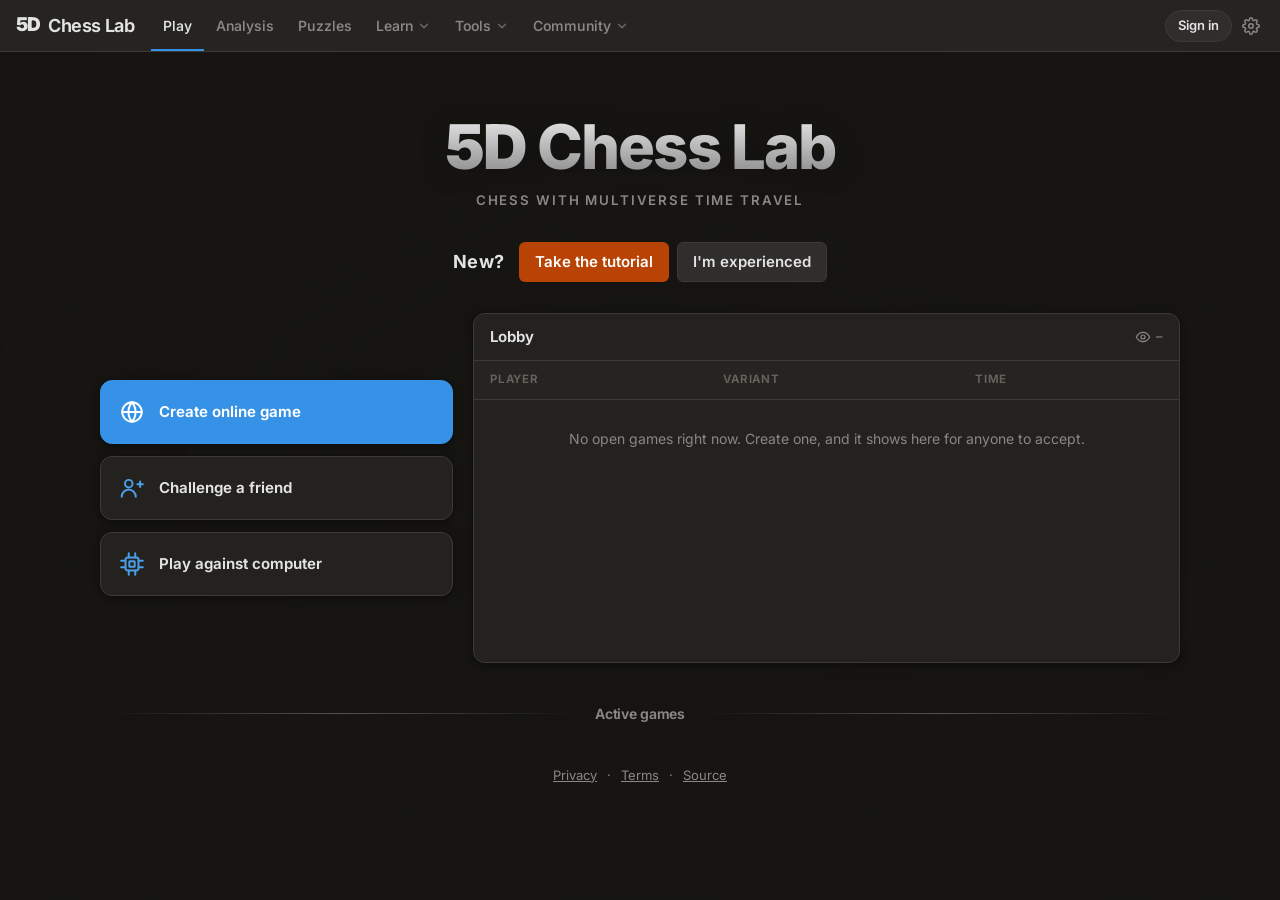
==== commit a27e989e: "Lingering annotations, and a finished game's clocks at every action, as lila's Settings → Lingering " ====
--- a/static/index.html
+++ b/static/index.html
@@ -1029,6 +1029,10 @@
     <label class="set-row">
       <span><b>Turn the board to the side to move</b><small>On the analysis board, whenever the position changes.</small></span>
       <span class="switch"><input type="checkbox" id="set-autoflip" aria-label="Turn the board to the side to move"><span></span></span>
+    </label>
+    <label class="set-row">
+      <span><b>Lingering annotations</b><small>Arrows and highlights you draw stay when you click a piece or play a move; click empty space to clear them.</small></span>
+      <span class="switch"><input type="checkbox" id="set-linger" aria-label="Lingering annotations"><span></span></span>
     </label>
     <label class="set-row">
       <span><b>Drag threshold</b><small>How far to move the pointer before a click becomes a drag: <output id="set-drag-value"></output></small></span>
